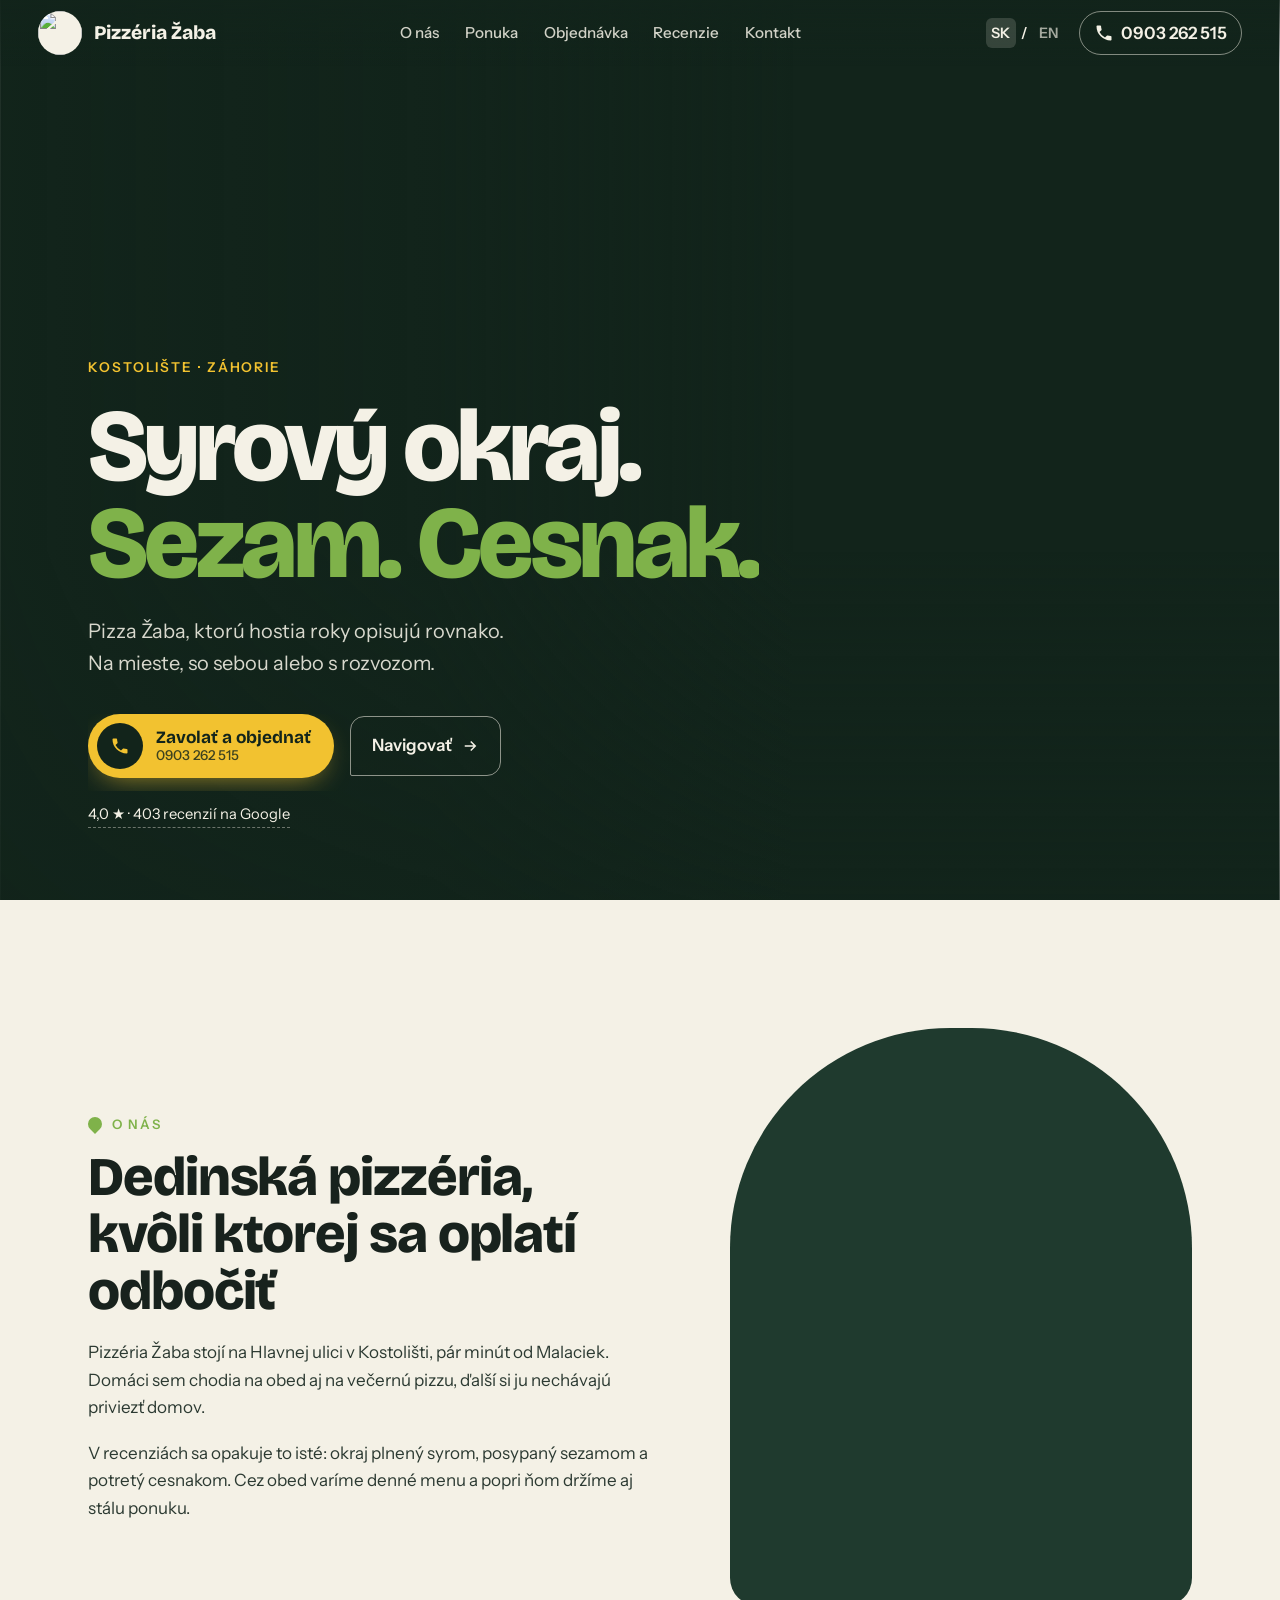
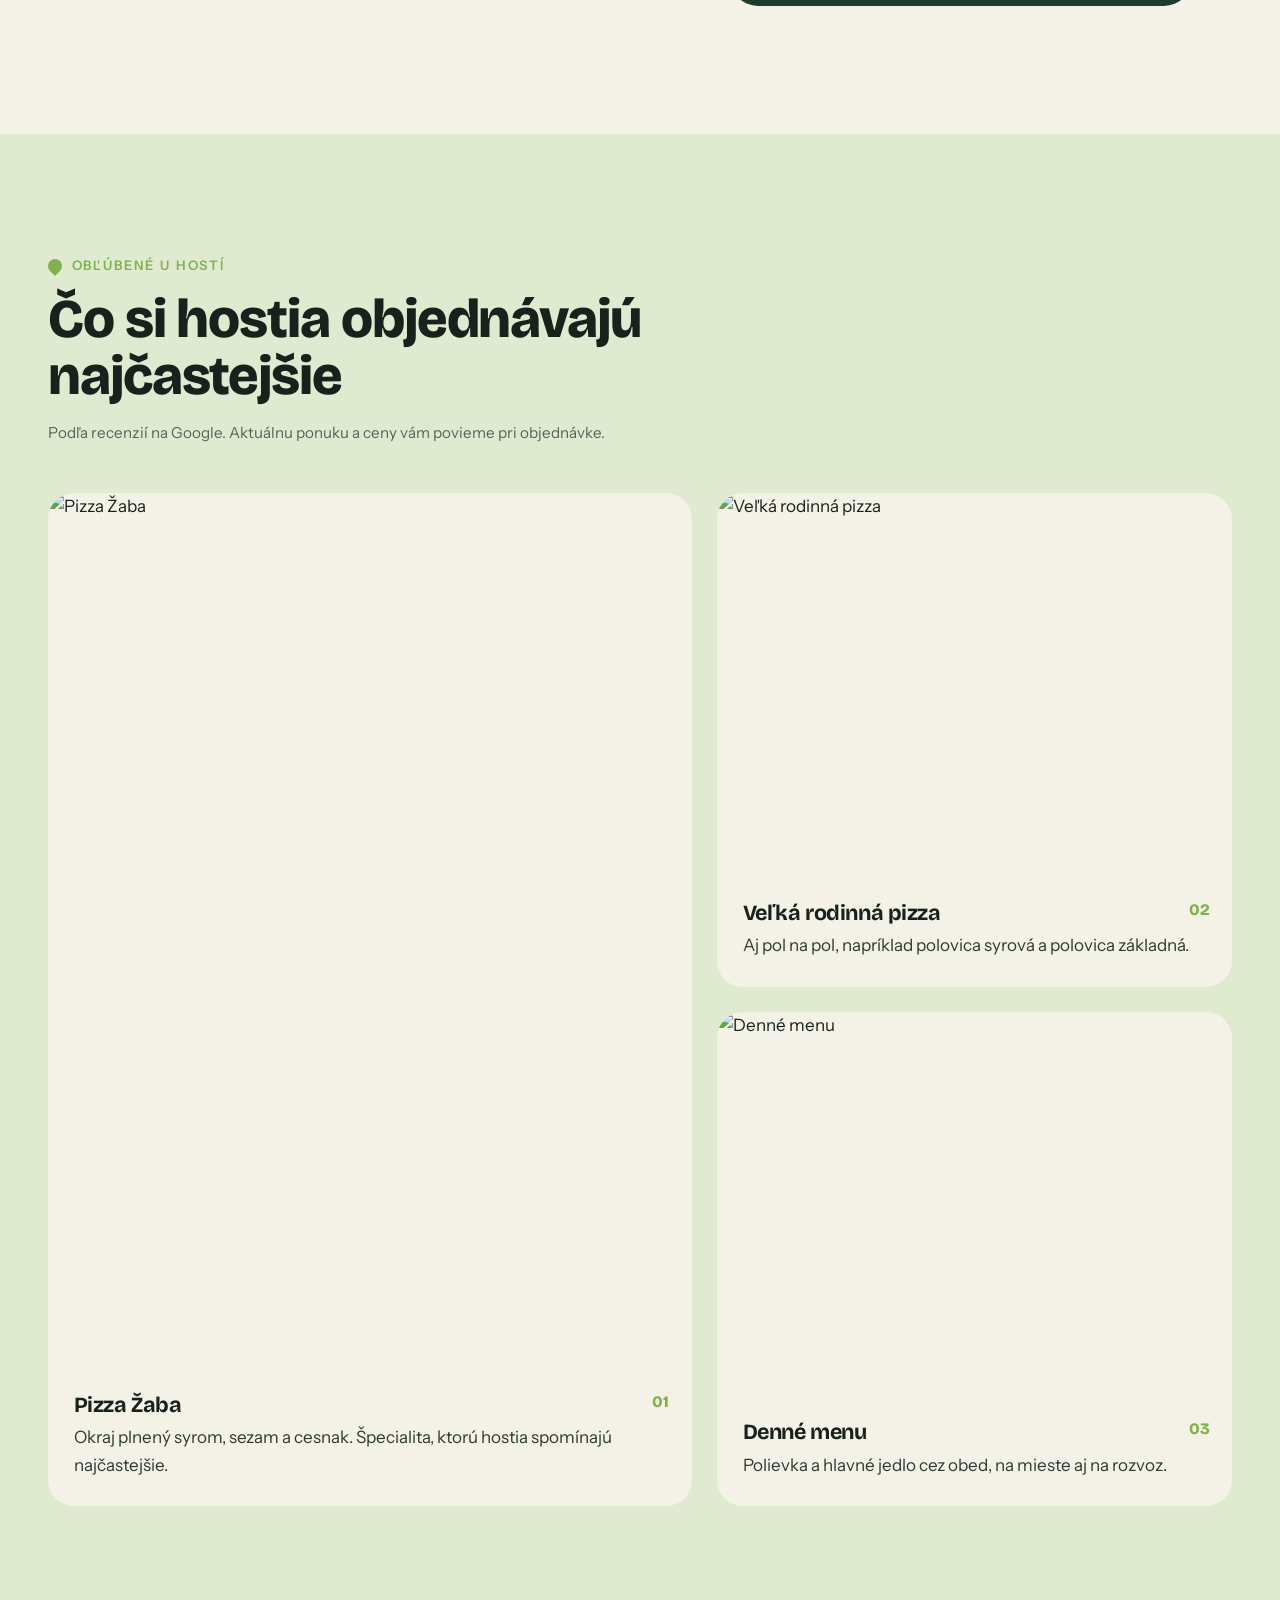
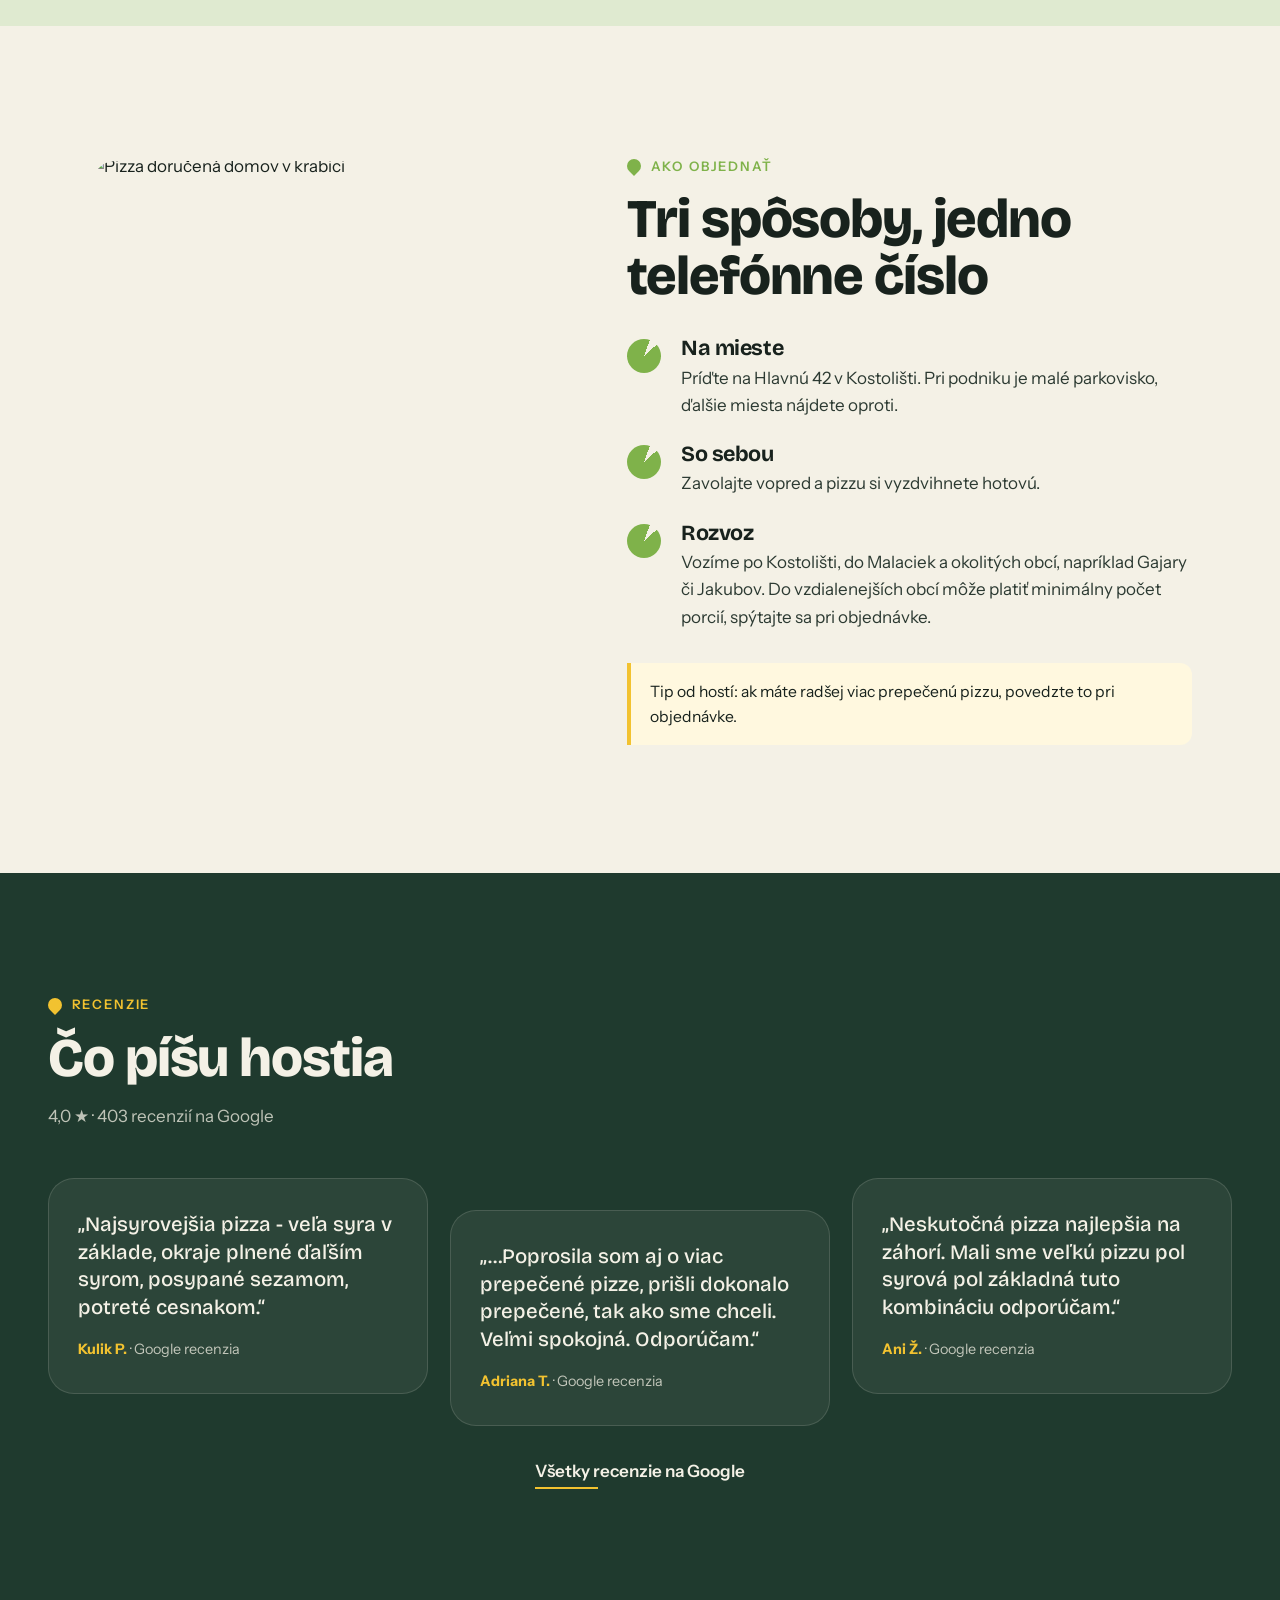
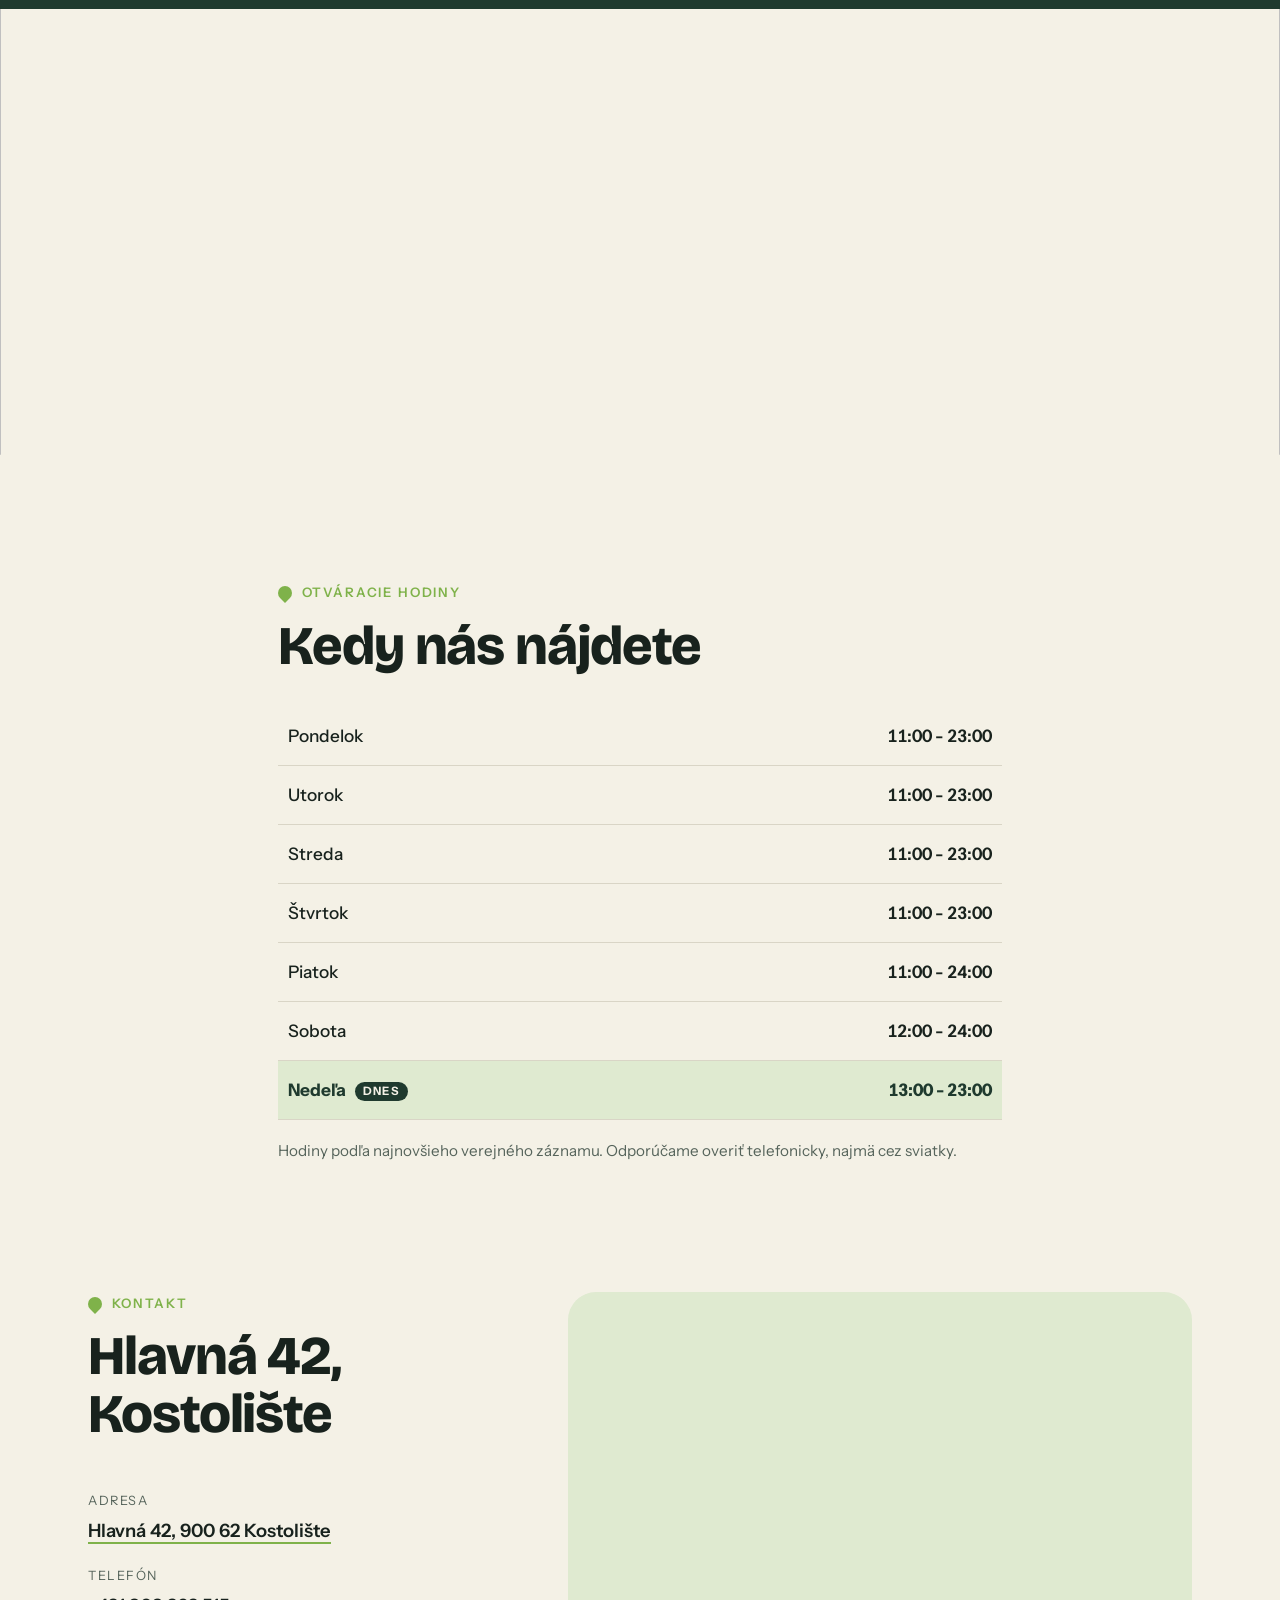
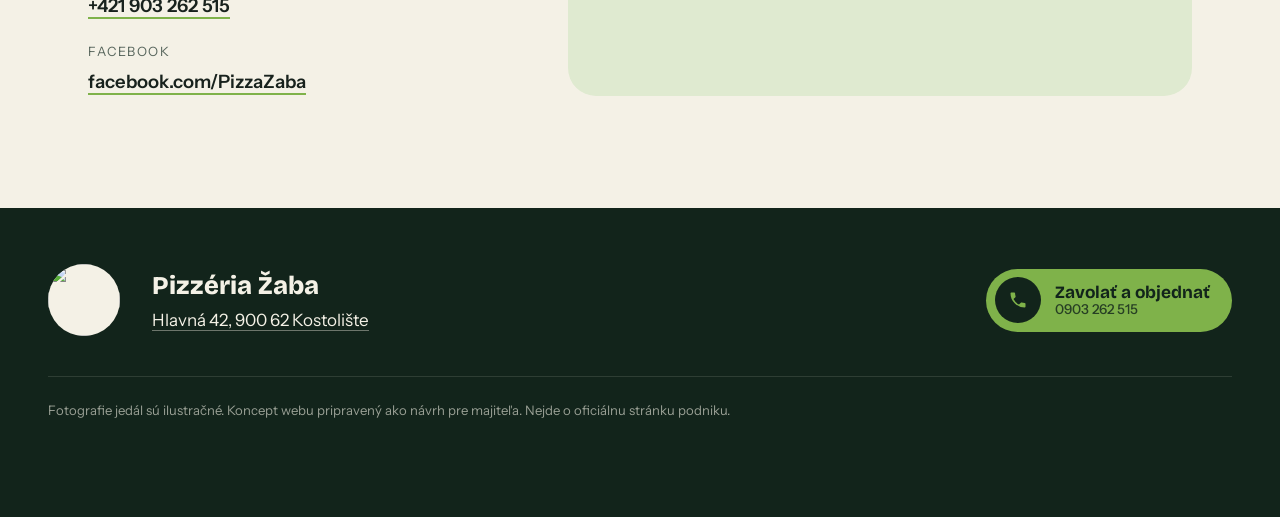
==== index.html @ cff68fa4 "Pizzéria Žaba: bilingual static concept site for GitHub Pages Co-Authored-By: Claude Opus 5.5 <norep" ====
<!doctype html>
<html lang="sk">
<head>
<meta charset="utf-8">
<meta name="viewport" content="width=device-width, initial-scale=1, viewport-fit=cover">
<title>Pizzéria Žaba Kostolište | Pizza, denné menu a rozvoz</title>
<meta name="description" content="Pizzéria Žaba v Kostolišti pri Malackách: pizza so syrovým okrajom a sezamom, denné menu, jedlo so sebou a rozvoz. Objednávky na 0903 262 515.">
<meta name="robots" content="noindex, nofollow">
<meta name="theme-color" content="#12241B">
<meta property="og:type" content="website">
<meta property="og:site_name" content="Pizzéria Žaba">
<meta property="og:title" content="Pizzéria Žaba Kostolište | Pizza, denné menu a rozvoz">
<meta property="og:description" content="Pizzéria Žaba v Kostolišti pri Malackách: pizza so syrovým okrajom a sezamom, denné menu, jedlo so sebou a rozvoz. Objednávky na 0903 262 515.">
<meta property="og:locale" content="sk_SK">
<meta property="og:image" content="https://d2ol7oe51mr4n9.cloudfront.net/user_3MTZnFvjkCL177G4s4ZFTQoPxbl/92a9ab93-fe27-45d0-83d5-f88aacd85fcf.jpg">
<meta property="og:image:width" content="1200">
<meta property="og:image:height" content="630">
<meta name="twitter:card" content="summary_large_image">
<meta name="twitter:image" content="https://d2ol7oe51mr4n9.cloudfront.net/user_3MTZnFvjkCL177G4s4ZFTQoPxbl/92a9ab93-fe27-45d0-83d5-f88aacd85fcf.jpg">
<link rel="alternate" hreflang="sk" href="./">
<link rel="alternate" hreflang="en" href="en/">
<link rel="icon" type="image/png" sizes="32x32" href="https://d2ol7oe51mr4n9.cloudfront.net/user_3MTZnFvjkCL177G4s4ZFTQoPxbl/775f0534-71fd-4171-b6cd-9271fd689396.png">
<link rel="apple-touch-icon" href="https://d2ol7oe51mr4n9.cloudfront.net/user_3MTZnFvjkCL177G4s4ZFTQoPxbl/a95bd1aa-ff75-4f11-9519-4f88020c6ad1.png">
<link rel="preconnect" href="https://fonts.googleapis.com">
<link rel="preconnect" href="https://fonts.gstatic.com" crossorigin>
<link rel="preconnect" href="https://d2ol7oe51mr4n9.cloudfront.net">
<link rel="stylesheet" href="https://fonts.googleapis.com/css2?family=Bricolage+Grotesque:opsz,wght@12..96,500;12..96,700;12..96,800&family=Instrument+Sans:wght@400;500;600&display=swap">
<link rel="stylesheet" href="assets/site.css">
<link rel="preload" as="image" href="https://d2ol7oe51mr4n9.cloudfront.net/user_3MTZnFvjkCL177G4s4ZFTQoPxbl/c4f4fc24-3099-4a40-80f9-17d9d544c334.webp">
<script type="application/ld+json">{"@context": "https://schema.org", "@type": "Restaurant", "name": "Pizzéria Žaba", "servesCuisine": ["Pizza"], "telephone": "+421 903 262 515", "image": "https://d2ol7oe51mr4n9.cloudfront.net/user_3MTZnFvjkCL177G4s4ZFTQoPxbl/92a9ab93-fe27-45d0-83d5-f88aacd85fcf.jpg", "address": {"@type": "PostalAddress", "streetAddress": "Hlavná 42", "postalCode": "90062", "addressLocality": "Kostolište", "addressCountry": "SK"}, "sameAs": ["https://www.facebook.com/PizzaZaba/"], "openingHoursSpecification": [{"@type": "OpeningHoursSpecification", "dayOfWeek": "Monday", "opens": "11:00", "closes": "23:00"}, {"@type": "OpeningHoursSpecification", "dayOfWeek": "Tuesday", "opens": "11:00", "closes": "23:00"}, {"@type": "OpeningHoursSpecification", "dayOfWeek": "Wednesday", "opens": "11:00", "closes": "23:00"}, {"@type": "OpeningHoursSpecification", "dayOfWeek": "Thursday", "opens": "11:00", "closes": "23:00"}, {"@type": "OpeningHoursSpecification", "dayOfWeek": "Friday", "opens": "11:00", "closes": "23:59"}, {"@type": "OpeningHoursSpecification", "dayOfWeek": "Saturday", "opens": "12:00", "closes": "23:59"}, {"@type": "OpeningHoursSpecification", "dayOfWeek": "Sunday", "opens": "13:00", "closes": "23:00"}]}</script>
<script>try{if(localStorage.getItem('zb-lang')==='en'&&!sessionStorage.getItem('zb-r')){sessionStorage.setItem('zb-r','1');location.replace('en/');}}catch(e){}</script>
</head>
<body>
<div class="zb">
<a class="zb-skip" href="#obsah">Preskočiť na obsah</a>
<header class="zb-header">
  <a class="zb-brand" href="./"><img src="https://d2ol7oe51mr4n9.cloudfront.net/user_3MTZnFvjkCL177G4s4ZFTQoPxbl/73ab9640-a825-4715-b73a-309250561641.png" alt="" width="44" height="44"><span>Pizzéria Žaba</span></a>
  <nav class="zb-nav" aria-label="Menu"><a href="#o-nas">O nás</a><a href="#ponuka">Ponuka</a><a href="#objednavka">Objednávka</a><a href="#recenzie">Recenzie</a><a href="#kontakt">Kontakt</a></nav>
  <div class="zb-header__right">
    <nav class="zb-lang" aria-label="Jazyk"><a href="./" hreflang="sk" lang="sk" aria-current="true">SK</a><span aria-hidden="true">/</span><a href="en/" hreflang="en" lang="en">EN</a></nav>
    <a class="zb-header__phone" href="tel:+421903262515" aria-label="Telefón: 0903 262 515"><svg viewBox="0 0 24 24" width="20" height="20" aria-hidden="true"><path fill="currentColor" d="M6.6 10.8a15.1 15.1 0 0 0 6.6 6.6l2.2-2.2c.3-.3.7-.4 1-.2 1.1.4 2.3.6 3.6.6.6 0 1 .4 1 1V20c0 .6-.4 1-1 1A17 17 0 0 1 3 4c0-.6.4-1 1-1h3.5c.6 0 1 .4 1 1 0 1.3.2 2.5.6 3.6.1.3 0 .7-.2 1z"/></svg><span>0903 262 515</span></a>
  </div>
</header>
<main id="obsah">
  <section class="zb-hero" data-parallax>
    <div class="zb-hero__media" data-depth="0.18">
      <picture><source media="(max-width: 760px)" srcset="https://d2ol7oe51mr4n9.cloudfront.net/user_3MTZnFvjkCL177G4s4ZFTQoPxbl/fe98a028-de8a-4ae7-9fac-7ca8399c225d.webp"><img class="zb-hero-poster" src="https://d2ol7oe51mr4n9.cloudfront.net/user_3MTZnFvjkCL177G4s4ZFTQoPxbl/c4f4fc24-3099-4a40-80f9-17d9d544c334.webp" srcset="https://d2ol7oe51mr4n9.cloudfront.net/user_3MTZnFvjkCL177G4s4ZFTQoPxbl/c4f4fc24-3099-4a40-80f9-17d9d544c334.webp 1280w, https://d2ol7oe51mr4n9.cloudfront.net/user_3MTZnFvjkCL177G4s4ZFTQoPxbl/2d24fa10-b6b9-4a0b-9f3e-b3efc8c48391.webp 1920w" sizes="100vw" alt="" fetchpriority="high"></picture>
      <video class="zb-hero-video" muted loop playsinline preload="none" poster="https://d2ol7oe51mr4n9.cloudfront.net/user_3MTZnFvjkCL177G4s4ZFTQoPxbl/c4f4fc24-3099-4a40-80f9-17d9d544c334.webp" aria-hidden="true" tabindex="-1" data-desktop="https://d2ol7oe51mr4n9.cloudfront.net/user_3MTZnFvjkCL177G4s4ZFTQoPxbl/cd7ac286-47c0-4c91-b440-cf415ce1ed24.mp4" data-mobile="https://d2ol7oe51mr4n9.cloudfront.net/user_3MTZnFvjkCL177G4s4ZFTQoPxbl/a6faa529-6182-487d-b76a-9db5138a3001.mp4"></video>
    </div>
    <div class="zb-hero__shade" data-depth="0.08"></div>
    <div class="zb-hero__content">
      <p class="zb-hero__eyebrow zb-rise" style="animation-delay:60ms">Kostolište · Záhorie</p>
      <h1 class="zb-hero__title"><span class="zb-rise" style="animation-delay:160ms">Syrový okraj.</span><span class="zb-rise" style="animation-delay:300ms">Sezam. Cesnak.</span></h1>
      <p class="zb-hero__lead zb-rise" style="animation-delay:480ms">Pizza Žaba, ktorú hostia roky opisujú rovnako. Na mieste, so sebou alebo s rozvozom.</p>
      <div class="zb-hero__ctas zb-rise" style="animation-delay:600ms"><a class="zb-call" href="tel:+421903262515"><span class="zb-call__icon"><svg viewBox="0 0 24 24" width="20" height="20" aria-hidden="true"><path fill="currentColor" d="M6.6 10.8a15.1 15.1 0 0 0 6.6 6.6l2.2-2.2c.3-.3.7-.4 1-.2 1.1.4 2.3.6 3.6.6.6 0 1 .4 1 1V20c0 .6-.4 1-1 1A17 17 0 0 1 3 4c0-.6.4-1 1-1h3.5c.6 0 1 .4 1 1 0 1.3.2 2.5.6 3.6.1.3 0 .7-.2 1z"/></svg></span><span class="zb-call__text"><span class="zb-call__label">Zavolať a objednať</span><span class="zb-call__num">0903 262 515</span></span></a><a class="zb-navcta" href="https://www.google.com/maps/search/?api=1&query=Pizz%C3%A9ria%20%C5%BDaba%2C%20Hlavn%C3%A1%2042%2C%20900%2062%20Kostoli%C5%A1te" target="_blank" rel="noopener"><span>Navigovať</span><svg viewBox="0 0 24 24" width="18" height="18" aria-hidden="true"><path fill="none" stroke="currentColor" stroke-width="2" d="M5 12h13M13 6l6 6-6 6"/></svg></a></div>
      <a class="zb-rating zb-rise" style="animation-delay:720ms" href="https://www.google.com/maps/search/?api=1&query=Pizz%C3%A9ria%20%C5%BDaba%2C%20Hlavn%C3%A1%2042%2C%20900%2062%20Kostoli%C5%A1te" target="_blank" rel="noopener">4,0 ★ · 403 recenzií na Google</a>
    </div>
  </section>
  <section id="o-nas" class="zb-about">
    <div class="zb-about__text"><p class="zb-kicker">O nás</p><h2>Dedinská pizzéria, kvôli ktorej sa oplatí odbočiť</h2><p>Pizzéria Žaba stojí na Hlavnej ulici v Kostolišti, pár minút od Malaciek. Domáci sem chodia na obed aj na večernú pizzu, ďalší si ju nechávajú priviezť domov.</p><p>V recenziách sa opakuje to isté: okraj plnený syrom, posypaný sezamom a potretý cesnakom. Cez obed varíme denné menu a popri ňom držíme aj stálu ponuku.</p></div>
    <figure class="zb-about__fig" data-parallax><img src="https://d2ol7oe51mr4n9.cloudfront.net/user_3MTZnFvjkCL177G4s4ZFTQoPxbl/2a8e0496-0ccf-4863-8343-730c3c920f18.webp" alt="Ťahajúci sa syr z okraja so sezamom" loading="lazy" width="900" height="1125" data-depth="-0.06"></figure>
  </section>
  <section id="ponuka" class="zb-menu">
    <div class="zb-section-head"><p class="zb-kicker">Obľúbené u hostí</p><h2>Čo si hostia objednávajú najčastejšie</h2><p class="zb-muted">Podľa recenzií na Google. Aktuálnu ponuku a ceny vám povieme pri objednávke.</p></div>
    <ol class="zb-dishes"><li class="zb-dish zb-dish--0"><div class="zb-dish__img"><img src="https://d2ol7oe51mr4n9.cloudfront.net/user_3MTZnFvjkCL177G4s4ZFTQoPxbl/c4f4fc24-3099-4a40-80f9-17d9d544c334.webp" alt="Pizza Žaba" loading="lazy"></div><div class="zb-dish__body"><span class="zb-dish__num">01</span><h3>Pizza Žaba</h3><p>Okraj plnený syrom, sezam a cesnak. Špecialita, ktorú hostia spomínajú najčastejšie.</p></div></li><li class="zb-dish zb-dish--1"><div class="zb-dish__img"><img src="https://d2ol7oe51mr4n9.cloudfront.net/user_3MTZnFvjkCL177G4s4ZFTQoPxbl/836941b7-be4a-4827-b791-629952f23568.webp" alt="Veľká rodinná pizza" loading="lazy"></div><div class="zb-dish__body"><span class="zb-dish__num">02</span><h3>Veľká rodinná pizza</h3><p>Aj pol na pol, napríklad polovica syrová a polovica základná.</p></div></li><li class="zb-dish zb-dish--2"><div class="zb-dish__img"><img src="https://d2ol7oe51mr4n9.cloudfront.net/user_3MTZnFvjkCL177G4s4ZFTQoPxbl/99ca7ad3-10af-4149-a5fe-316f58c28de3.webp" alt="Denné menu" loading="lazy"></div><div class="zb-dish__body"><span class="zb-dish__num">03</span><h3>Denné menu</h3><p>Polievka a hlavné jedlo cez obed, na mieste aj na rozvoz.</p></div></li></ol>
  </section>
  <section id="objednavka" class="zb-order">
    <div class="zb-order__img" data-parallax><img src="https://d2ol7oe51mr4n9.cloudfront.net/user_3MTZnFvjkCL177G4s4ZFTQoPxbl/1f9b8a56-cf92-41e2-8175-d941519987a9.webp" alt="Pizza doručená domov v krabici" loading="lazy" data-depth="-0.05"></div>
    <div class="zb-order__body"><p class="zb-kicker">Ako objednať</p><h2>Tri spôsoby, jedno telefónne číslo</h2><ul class="zb-steps"><li><span class="zb-pad" aria-hidden="true"></span><div><h3>Na mieste</h3><p>Príďte na Hlavnú 42 v Kostolišti. Pri podniku je malé parkovisko, ďalšie miesta nájdete oproti.</p></div></li><li><span class="zb-pad" aria-hidden="true"></span><div><h3>So sebou</h3><p>Zavolajte vopred a pizzu si vyzdvihnete hotovú.</p></div></li><li><span class="zb-pad" aria-hidden="true"></span><div><h3>Rozvoz</h3><p>Vozíme po Kostolišti, do Malaciek a okolitých obcí, napríklad Gajary či Jakubov. Do vzdialenejších obcí môže platiť minimálny počet porcií, spýtajte sa pri objednávke.</p></div></li></ul><p class="zb-tip">Tip od hostí: ak máte radšej viac prepečenú pizzu, povedzte to pri objednávke.</p></div>
  </section>
  <section id="recenzie" class="zb-reviews">
    <div class="zb-section-head zb-section-head--light"><p class="zb-kicker">Recenzie</p><h2>Čo píšu hostia</h2><p class="zb-reviews__score">4,0 ★ · 403 recenzií na Google</p></div>
    <div class="zb-quotes"><figure class="zb-quote"><blockquote lang="sk">„Najsyrovejšia pizza - veľa syra v základe, okraje plnené ďaľším syrom, posypané sezamom, potreté cesnakom.“</blockquote><figcaption><strong>Kulik P.</strong> · Google recenzia</figcaption></figure><figure class="zb-quote"><blockquote lang="sk">„…Poprosila som aj o viac prepečené pizze, prišli dokonalo prepečené, tak ako sme chceli. Veľmi spokojná. Odporúčam.“</blockquote><figcaption><strong>Adriana T.</strong> · Google recenzia</figcaption></figure><figure class="zb-quote"><blockquote lang="sk">„Neskutočná pizza najlepšia na záhorí. Mali sme veľkú pizzu pol syrová pol základná tuto kombináciu odporúčam.“</blockquote><figcaption><strong>Ani Ž.</strong> · Google recenzia</figcaption></figure></div>
    <a class="zb-allreviews" href="https://www.google.com/maps/search/?api=1&query=Pizz%C3%A9ria%20%C5%BDaba%2C%20Hlavn%C3%A1%2042%2C%20900%2062%20Kostoli%C5%A1te" target="_blank" rel="noopener">Všetky recenzie na Google</a>
  </section>
  <section class="zb-band" data-parallax aria-hidden="true"><img src="https://d2ol7oe51mr4n9.cloudfront.net/user_3MTZnFvjkCL177G4s4ZFTQoPxbl/420f8499-103b-4bc7-9128-c398f843728f.webp" alt="" loading="lazy" data-depth="0.12"></section>
  <section id="hodiny" class="zb-hours">
    <div class="zb-section-head"><p class="zb-kicker">Otváracie hodiny</p><h2>Kedy nás nájdete</h2></div>
    <table class="zb-table" data-today="dnes"><tbody><tr data-day="0"><th scope="row">Pondelok</th><td>11:00 - 23:00</td></tr><tr data-day="1"><th scope="row">Utorok</th><td>11:00 - 23:00</td></tr><tr data-day="2"><th scope="row">Streda</th><td>11:00 - 23:00</td></tr><tr data-day="3"><th scope="row">Štvrtok</th><td>11:00 - 23:00</td></tr><tr data-day="4"><th scope="row">Piatok</th><td>11:00 - 24:00</td></tr><tr data-day="5"><th scope="row">Sobota</th><td>12:00 - 24:00</td></tr><tr data-day="6"><th scope="row">Nedeľa</th><td>13:00 - 23:00</td></tr></tbody></table>
    <p class="zb-muted">Hodiny podľa najnovšieho verejného záznamu. Odporúčame overiť telefonicky, najmä cez sviatky.</p>
  </section>
  <section id="kontakt" class="zb-visit">
    <div class="zb-visit__info"><p class="zb-kicker">Kontakt</p><h2>Hlavná 42, Kostolište</h2>
      <dl><dt>Adresa</dt><dd><a href="https://www.google.com/maps/search/?api=1&query=Pizz%C3%A9ria%20%C5%BDaba%2C%20Hlavn%C3%A1%2042%2C%20900%2062%20Kostoli%C5%A1te" target="_blank" rel="noopener">Hlavná 42, 900 62 Kostolište</a></dd>
      <dt>Telefón</dt><dd><a href="tel:+421903262515">+421 903 262 515</a></dd>
      <dt>Facebook</dt><dd><a href="https://www.facebook.com/PizzaZaba/" target="_blank" rel="noopener">facebook.com/PizzaZaba</a></dd></dl></div>
    <div class="zb-visit__map"><iframe title="Mapa: Pizzéria Žaba, Kostolište" src="https://www.google.com/maps?q=Pizz%C3%A9ria%20%C5%BDaba%2C%20Hlavn%C3%A1%2042%2C%20Kostoli%C5%A1te&output=embed" loading="lazy" referrerpolicy="no-referrer-when-downgrade"></iframe></div>
  </section>
</main>
<footer class="zb-footer">
  <div class="zb-footer__top"><img src="https://d2ol7oe51mr4n9.cloudfront.net/user_3MTZnFvjkCL177G4s4ZFTQoPxbl/73ab9640-a825-4715-b73a-309250561641.png" alt="" width="72" height="72"><div><p class="zb-footer__name">Pizzéria Žaba</p><p><a href="https://www.google.com/maps/search/?api=1&query=Pizz%C3%A9ria%20%C5%BDaba%2C%20Hlavn%C3%A1%2042%2C%20900%2062%20Kostoli%C5%A1te" target="_blank" rel="noopener">Hlavná 42, 900 62 Kostolište</a></p></div><a class="zb-call zb-call--footer" href="tel:+421903262515"><span class="zb-call__icon"><svg viewBox="0 0 24 24" width="20" height="20" aria-hidden="true"><path fill="currentColor" d="M6.6 10.8a15.1 15.1 0 0 0 6.6 6.6l2.2-2.2c.3-.3.7-.4 1-.2 1.1.4 2.3.6 3.6.6.6 0 1 .4 1 1V20c0 .6-.4 1-1 1A17 17 0 0 1 3 4c0-.6.4-1 1-1h3.5c.6 0 1 .4 1 1 0 1.3.2 2.5.6 3.6.1.3 0 .7-.2 1z"/></svg></span><span class="zb-call__text"><span class="zb-call__label">Zavolať a objednať</span><span class="zb-call__num">0903 262 515</span></span></a></div>
  <p class="zb-footer__small">Fotografie jedál sú ilustračné. Koncept webu pripravený ako návrh pre majiteľa. Nejde o oficiálnu stránku podniku.</p>
</footer>
<a class="zb-fab" href="tel:+421903262515" aria-label="Zavolať a objednať: 0903 262 515"><svg viewBox="0 0 24 24" width="20" height="20" aria-hidden="true"><path fill="currentColor" d="M6.6 10.8a15.1 15.1 0 0 0 6.6 6.6l2.2-2.2c.3-.3.7-.4 1-.2 1.1.4 2.3.6 3.6.6.6 0 1 .4 1 1V20c0 .6-.4 1-1 1A17 17 0 0 1 3 4c0-.6.4-1 1-1h3.5c.6 0 1 .4 1 1 0 1.3.2 2.5.6 3.6.1.3 0 .7-.2 1z"/></svg></a>
</div>
<script>
(function(){
  var reduce = window.matchMedia('(prefers-reduced-motion: reduce)').matches;
  document.querySelectorAll('.zb-lang a').forEach(function(a){a.addEventListener('click',function(){try{localStorage.setItem('zb-lang',a.getAttribute('hreflang'))}catch(e){}})});
  try{var wd=new Intl.DateTimeFormat('en-GB',{weekday:'short',timeZone:'Europe/Bratislava'}).format(new Date());
    var i=['Mon','Tue','Wed','Thu','Fri','Sat','Sun'].indexOf(wd); var row=document.querySelector('.zb-table tr[data-day="'+i+'"]');
    if(row){row.classList.add('is-today');row.setAttribute('aria-current','date');var s=document.createElement('span');s.className='zb-today';s.textContent=document.querySelector('.zb-table').dataset.today;row.querySelector('th').appendChild(s);}}catch(e){}
  var v=document.querySelector('.zb-hero-video');
  if(v){ if(reduce){v.style.display='none';} else {
    var mobile=window.matchMedia('(max-width: 760px)').matches;
    v.src=v.dataset[mobile?'mobile':'desktop']; v.muted=true; var p=v.play(); if(p&&p.catch)p.catch(function(){}); } }
  if(!reduce){ var els=[].slice.call(document.querySelectorAll('[data-depth]')); var raf=0;
    function tick(){raf=0;var vh=window.innerHeight;els.forEach(function(el){var d=+el.dataset.depth||0;var host=el.closest('[data-parallax]')||el;var r=host.getBoundingClientRect();if(r.bottom<-200||r.top>vh+200)return;el.style.transform='translate3d(0,'+((r.top+r.height/2-vh/2)*d).toFixed(1)+'px,0)';});}
    function on(){if(!raf)raf=requestAnimationFrame(tick);} tick(); addEventListener('scroll',on,{passive:true}); addEventListener('resize',on); }
})();
</script>
</body>
</html>
---- assets/site.css ----
/* ===== Pizzéria Žaba ===== */
:root {
  --zb-deep: #12241b; --zb-pine: #1f3a2e; --zb-lily: #7fb24a; --zb-lily-soft: #dfead0;
  --zb-cheese: #f2c230; --zb-tomato: #d8432e; --zb-paper: #f4f1e6; --zb-ink: #18221d; --zb-muted: #56645b;
  --zb-display: "Bricolage Grotesque", system-ui, sans-serif; --zb-body: "Instrument Sans", system-ui, sans-serif;
  --zb-ease: cubic-bezier(0.22, 1, 0.36, 1);
}
*, *::before, *::after { box-sizing: border-box; }
html { scroll-behavior: smooth; scroll-padding-top: 84px; }
body { margin: 0; background: var(--zb-paper); color: var(--zb-ink); font-family: var(--zb-body); font-size: 17px; line-height: 1.6; -webkit-font-smoothing: antialiased; }
img, video { max-width: 100%; }
.zb { overflow-x: clip; }
.zb h1, .zb h2, .zb h3 { font-family: var(--zb-display); line-height: 1.05; letter-spacing: -0.02em; margin: 0; }
.zb h2 { font-size: clamp(2rem, 4.4vw, 3.4rem); font-weight: 800; max-width: 18ch; }
.zb h3 { font-size: 1.35rem; font-weight: 700; }
.zb p { margin: 0; }
.zb a { color: inherit; }
.zb a:focus-visible, .zb button:focus-visible { outline: 3px solid var(--zb-cheese); outline-offset: 3px; border-radius: 6px; }
.zb-kicker { font-weight: 600; font-size: 0.82rem; letter-spacing: 0.14em; text-transform: uppercase; color: var(--zb-lily); margin-bottom: 0.9rem !important; display: inline-flex; align-items: center; gap: 0.6rem; }
.zb-kicker::before { content: ""; width: 14px; height: 14px; border-radius: 50% 50% 50% 0; background: var(--zb-lily); transform: rotate(-45deg); }
.zb-muted { color: var(--zb-muted); font-size: 0.95rem; }
.zb-skip { position: absolute; left: -999px; top: 8px; background: var(--zb-cheese); color: var(--zb-deep); padding: 0.5rem 1rem; z-index: 100; font-weight: 600; }
.zb-skip:focus { left: 8px; }

.zb-header { position: fixed; inset: 0 0 auto 0; z-index: 50; display: flex; align-items: center; justify-content: space-between; gap: 1rem; padding: 0.7rem clamp(1rem, 3vw, 2.5rem); color: var(--zb-paper); background: linear-gradient(to bottom, rgba(18, 36, 27, 0.85), rgba(18, 36, 27, 0)); }
.zb-brand { display: flex; align-items: center; gap: 0.7rem; text-decoration: none; font-family: var(--zb-display); font-weight: 800; font-size: 1.2rem; }
.zb-brand img { border-radius: 50%; background: var(--zb-paper); }
.zb-nav { display: flex; gap: 1.6rem; font-weight: 500; font-size: 0.95rem; }
.zb-nav a { text-decoration: none; opacity: 0.85; transition: opacity 0.2s; }
.zb-nav a:hover { opacity: 1; text-decoration: underline; text-decoration-color: var(--zb-lily); text-underline-offset: 6px; text-decoration-thickness: 2px; }
.zb-header__right { display: flex; align-items: center; gap: 1rem; }
.zb-lang { display: flex; align-items: center; gap: 0.35rem; font-weight: 600; font-size: 0.9rem; }
.zb-lang a { text-decoration: none; padding: 0.2rem 0.35rem; border-radius: 6px; opacity: 0.65; }
.zb-lang a[aria-current="true"] { opacity: 1; background: rgba(244, 241, 230, 0.16); }
.zb-header__phone { display: inline-flex; align-items: center; gap: 0.45rem; text-decoration: none; font-weight: 600; padding: 0.45rem 0.85rem; border: 1.5px solid rgba(244, 241, 230, 0.5); border-radius: 999px; transition: background 0.2s, color 0.2s; }
.zb-header__phone:hover { background: var(--zb-paper); color: var(--zb-deep); }

.zb-hero { position: relative; min-height: 100svh; display: flex; align-items: flex-end; background: var(--zb-deep); color: var(--zb-paper); overflow: hidden; isolation: isolate; }
.zb-hero__media { position: absolute; inset: -6% 0; z-index: -2; will-change: transform; }
.zb-hero-poster, .zb-hero-video { position: absolute; inset: 0; width: 100%; height: 100%; object-fit: cover; object-position: 70% 50%; }
.zb-hero__shade { position: absolute; inset: -6% 0; z-index: -1; background: linear-gradient(90deg, rgba(18, 36, 27, 0.92) 0%, rgba(18, 36, 27, 0.65) 34%, rgba(18, 36, 27, 0) 62%), linear-gradient(0deg, rgba(18, 36, 27, 0.85) 0%, rgba(18, 36, 27, 0) 40%); }
.zb-hero__content { width: min(1200px, 100%); margin: 0 auto; padding: 8rem clamp(1.2rem, 4vw, 3rem) clamp(3rem, 8vh, 5.5rem); }
.zb-hero__eyebrow { color: var(--zb-cheese); font-weight: 600; letter-spacing: 0.14em; text-transform: uppercase; font-size: 0.85rem; margin-bottom: 1.2rem !important; }
.zb-hero__title { font-size: clamp(2.9rem, 8vw, 6.6rem) !important; font-weight: 800; letter-spacing: -0.035em !important; line-height: 0.95 !important; max-width: 11ch; }
.zb-hero__title span { display: block; }
.zb-hero__title span:last-child { color: var(--zb-lily); }
.zb-hero__lead { margin-top: 1.4rem !important; max-width: 34ch; font-size: clamp(1.05rem, 1.6vw, 1.25rem); color: rgba(244, 241, 230, 0.88); }
.zb-hero__ctas { display: flex; flex-wrap: wrap; align-items: center; gap: 1rem; margin-top: 2.2rem; }
.zb-rating { display: inline-block; margin-top: 1.6rem; font-size: 0.92rem; color: rgba(244, 241, 230, 0.78); text-decoration: none; border-bottom: 1px dashed rgba(244, 241, 230, 0.4); }
.zb-rating:hover { color: var(--zb-paper); border-bottom-style: solid; }
@keyframes zb-rise { from { transform: translateY(26px); clip-path: inset(0 0 100% 0); } to { transform: none; clip-path: inset(0 0 -20% 0); } }
.zb-rise { animation: zb-rise 0.9s var(--zb-ease) both; }

.zb-call { display: inline-flex; align-items: center; gap: 0.85rem; padding: 0.55rem 1.4rem 0.55rem 0.55rem; background: var(--zb-cheese); color: var(--zb-deep) !important; text-decoration: none; border-radius: 999px; box-shadow: 0 10px 28px -12px rgba(242, 194, 48, 0.7); transition: transform 0.25s var(--zb-ease), box-shadow 0.25s; }
.zb-call__icon { display: grid; place-items: center; width: 46px; height: 46px; border-radius: 50%; background: var(--zb-deep); color: var(--zb-cheese); }
.zb-call__text { display: flex; flex-direction: column; line-height: 1.15; }
.zb-call__label { font-weight: 700; font-family: var(--zb-display); font-size: 1.08rem; }
.zb-call__num { font-size: 0.85rem; font-weight: 500; opacity: 0.8; }
@keyframes zb-hop { 0%, 100% { transform: translateY(0); } 35% { transform: translateY(-7px) rotate(-8deg); } 60% { transform: translateY(0) rotate(4deg); } }
.zb-call:hover { transform: translateY(-2px); box-shadow: 0 16px 34px -12px rgba(242, 194, 48, 0.85); }
.zb-call:hover .zb-call__icon { animation: zb-hop 0.55s var(--zb-ease); }
.zb-call--footer { background: var(--zb-lily); box-shadow: none; }
.zb-call--footer .zb-call__icon { color: var(--zb-lily); }
.zb-navcta { display: inline-flex; align-items: center; gap: 0.6rem; padding: 0.95rem 1.3rem; border-radius: 14px 14px 14px 2px; border: 1.5px solid rgba(244, 241, 230, 0.55); color: var(--zb-paper); text-decoration: none; font-weight: 600; transition: border-color 0.2s, background 0.2s; }
.zb-navcta svg { transition: transform 0.3s var(--zb-ease); }
.zb-navcta:hover { border-color: var(--zb-paper); background: rgba(244, 241, 230, 0.08); }
.zb-navcta:hover svg { transform: translateX(5px); }

.zb-about { width: min(1200px, 100%); margin: 0 auto; padding: clamp(4.5rem, 10vw, 8rem) clamp(1.2rem, 4vw, 3rem); display: grid; grid-template-columns: 1.1fr 0.9fr; gap: clamp(2rem, 6vw, 6rem); align-items: center; }
.zb-about__text p:not(.zb-kicker) { margin-top: 1.2rem; max-width: 52ch; color: #2c3a32; }
.zb-about__text h2 { margin-bottom: 0.4rem; }
.zb-about__fig { margin: 0; position: relative; border-radius: 220px 220px 28px 28px; overflow: hidden; aspect-ratio: 4 / 5; background: var(--zb-pine); }
.zb-about__fig img { width: 100%; height: 112%; object-fit: cover; margin-top: -6%; display: block; }

.zb-menu { background: var(--zb-lily-soft); padding: clamp(4.5rem, 10vw, 7.5rem) clamp(1.2rem, 4vw, 3rem); }
.zb-section-head { width: min(1200px, 100%); margin: 0 auto 3rem; }
.zb-section-head .zb-muted { margin-top: 1rem; max-width: 56ch; }
.zb-dishes { list-style: none; padding: 0; margin: 0 auto; width: min(1200px, 100%); display: grid; grid-template-columns: 1.25fr 1fr; gap: 1.6rem; }
.zb-dish { background: var(--zb-paper); border-radius: 26px; overflow: hidden; display: flex; flex-direction: column; transition: transform 0.35s var(--zb-ease); }
.zb-dish:hover { transform: translateY(-4px); }
.zb-dish--0 { grid-row: span 2; }
.zb-dish__img { overflow: hidden; aspect-ratio: 4 / 3; }
.zb-dish--0 .zb-dish__img { aspect-ratio: auto; flex: 1; min-height: 340px; }
.zb-dish__img img { width: 100%; height: 100%; object-fit: cover; display: block; transition: transform 0.6s var(--zb-ease); }
.zb-dish:hover .zb-dish__img img { transform: scale(1.04); }
.zb-dish__body { padding: 1.4rem 1.6rem 1.7rem; position: relative; }
.zb-dish__num { position: absolute; right: 1.4rem; top: 1.1rem; font-family: var(--zb-display); font-weight: 800; color: var(--zb-lily); font-size: 1rem; }
.zb-dish__body p { margin-top: 0.5rem; color: #2c3a32; }

.zb-order { width: min(1200px, 100%); margin: 0 auto; padding: clamp(4.5rem, 10vw, 8rem) clamp(1.2rem, 4vw, 3rem); display: grid; grid-template-columns: 0.9fr 1.1fr; gap: clamp(2rem, 6vw, 5rem); align-items: center; }
.zb-order__img { border-radius: 28px; overflow: hidden; aspect-ratio: 4 / 5; }
.zb-order__img img { width: 100%; height: 112%; margin-top: -6%; object-fit: cover; display: block; }
.zb-steps { list-style: none; padding: 0; margin: 2rem 0 0; display: grid; gap: 1.5rem; }
.zb-steps li { display: grid; grid-template-columns: 38px 1fr; gap: 1rem; align-items: start; }
.zb-pad { width: 34px; height: 34px; margin-top: 2px; border-radius: 50%; background: conic-gradient(from 20deg, transparent 0 28deg, var(--zb-lily) 28deg 360deg); }
.zb-steps p { color: #2c3a32; margin-top: 0.3rem; }
.zb-tip { margin-top: 2rem !important; padding: 1rem 1.2rem; border-left: 4px solid var(--zb-cheese); background: #fff8df; border-radius: 0 12px 12px 0; font-size: 0.98rem; }

.zb-reviews { background: var(--zb-pine); color: var(--zb-paper); padding: clamp(4.5rem, 10vw, 7.5rem) clamp(1.2rem, 4vw, 3rem); }
.zb-section-head--light .zb-kicker { color: var(--zb-cheese); }
.zb-section-head--light .zb-kicker::before { background: var(--zb-cheese); }
.zb-reviews__score { margin-top: 1rem !important; color: rgba(244, 241, 230, 0.75); }
.zb-quotes { width: min(1200px, 100%); margin: 0 auto; display: grid; grid-template-columns: repeat(3, 1fr); gap: 1.4rem; }
.zb-quote { margin: 0; padding: 2rem 1.8rem; border-radius: 26px; background: rgba(244, 241, 230, 0.06); border: 1px solid rgba(244, 241, 230, 0.14); display: flex; flex-direction: column; gap: 1rem; }
.zb-quote:nth-child(2) { transform: translateY(2rem); }
.zb-quote blockquote { margin: 0; font-family: var(--zb-display); font-size: 1.28rem; font-weight: 500; line-height: 1.35; }
.zb-quote__gist { font-size: 0.92rem; color: rgba(244, 241, 230, 0.7); }
.zb-quote figcaption { margin-top: auto; font-size: 0.9rem; color: rgba(244, 241, 230, 0.75); }
.zb-quote figcaption strong { color: var(--zb-cheese); }
.zb-allreviews { display: block; width: fit-content; margin: 4rem auto 0; color: var(--zb-paper); font-weight: 600; text-decoration: none; background: linear-gradient(var(--zb-cheese), var(--zb-cheese)) 0 100% / 30% 2px no-repeat; padding-bottom: 4px; transition: background-size 0.4s var(--zb-ease); }
.zb-allreviews:hover { background-size: 100% 2px; }

.zb-band { height: clamp(220px, 38vw, 460px); overflow: hidden; position: relative; }
.zb-band img { position: absolute; inset: -18% 0; width: 100%; height: 136%; object-fit: cover; }

.zb-hours { width: min(820px, 100%); margin: 0 auto; padding: clamp(4.5rem, 10vw, 7rem) clamp(1.2rem, 4vw, 3rem) 2rem; }
.zb-hours .zb-section-head { margin-bottom: 2rem; }
.zb-table { width: 100%; border-collapse: collapse; font-size: 1.08rem; margin-bottom: 1.2rem; }
.zb-table th, .zb-table td { padding: 0.95rem 0.6rem; border-bottom: 1px solid #d9d5c6; text-align: left; font-weight: 500; }
.zb-table td { text-align: right; font-variant-numeric: tabular-nums; font-weight: 600; }
.zb-table tr.is-today { background: var(--zb-lily-soft); }
.zb-table tr.is-today th, .zb-table tr.is-today td { color: var(--zb-pine); font-weight: 700; }
.zb-today { margin-left: 0.6rem; font-size: 0.72rem; text-transform: uppercase; letter-spacing: 0.1em; background: var(--zb-pine); color: var(--zb-paper); padding: 0.15rem 0.5rem; border-radius: 999px; vertical-align: middle; }

.zb-visit { width: min(1200px, 100%); margin: 0 auto; padding: clamp(3rem, 8vw, 6rem) clamp(1.2rem, 4vw, 3rem) clamp(4.5rem, 10vw, 7rem); display: grid; grid-template-columns: 0.8fr 1.2fr; gap: clamp(2rem, 5vw, 4rem); align-items: stretch; }
.zb-visit dl { margin: 2rem 0 0; display: grid; gap: 0.3rem; }
.zb-visit dt { font-size: 0.8rem; text-transform: uppercase; letter-spacing: 0.12em; color: var(--zb-muted); margin-top: 1rem; }
.zb-visit dd { margin: 0; font-size: 1.15rem; font-weight: 600; }
.zb-visit dd a { text-decoration-color: var(--zb-lily); text-underline-offset: 5px; text-decoration-thickness: 2px; }
.zb-visit__map { border-radius: 28px; overflow: hidden; min-height: 380px; background: var(--zb-lily-soft); }
.zb-visit__map iframe { width: 100%; height: 100%; min-height: 380px; border: 0; display: block; filter: saturate(0.85); }

.zb-footer { background: var(--zb-deep); color: var(--zb-paper); padding: 3.5rem clamp(1.2rem, 4vw, 3rem) 6rem; }
.zb-footer__top { width: min(1200px, 100%); margin: 0 auto; display: flex; flex-wrap: wrap; align-items: center; gap: 1.4rem 2rem; }
.zb-footer__top img { border-radius: 50%; background: var(--zb-paper); }
.zb-footer__top > div { flex: 1; min-width: 220px; }
.zb-footer__name { font-family: var(--zb-display); font-weight: 800; font-size: 1.6rem; }
.zb-footer__top a { text-decoration-color: rgba(244, 241, 230, 0.4); text-underline-offset: 4px; }
.zb-footer__small { width: min(1200px, 100%); margin: 2.5rem auto 0 !important; font-size: 0.82rem; color: rgba(244, 241, 230, 0.6); border-top: 1px solid rgba(244, 241, 230, 0.12); padding-top: 1.4rem; }
.zb-fab { display: none; }
.zb-error { min-height: 100vh; display: grid; place-content: center; justify-items: center; gap: 1rem; text-align: center; font-family: var(--zb-body); padding: 2rem; }
.zb-error a { background: var(--zb-pine); color: var(--zb-paper); border-radius: 999px; padding: 0.7rem 1.3rem; font-weight: 600; text-decoration: none; }

@media (max-width: 980px) {
  .zb-nav { display: none; }
  .zb-about, .zb-order, .zb-visit { grid-template-columns: 1fr; }
  .zb-dishes { grid-template-columns: 1fr; }
  .zb-dish--0 { grid-row: auto; }
  .zb-quotes { grid-template-columns: 1fr; }
  .zb-quote:nth-child(2) { transform: none; }
}
@media (max-width: 760px) {
  body { font-size: 16px; }
  .zb-header__phone span { display: none; }
  .zb-header__phone { padding: 0.55rem; }
  .zb-brand span { font-size: 1.05rem; }
  .zb-hero__shade { background: linear-gradient(0deg, rgba(18, 36, 27, 0.95) 0%, rgba(18, 36, 27, 0.7) 45%, rgba(18, 36, 27, 0.1) 80%); }
  .zb-hero-poster, .zb-hero-video { object-position: 60% 30%; }
  .zb-navcta { padding: 0.8rem 1.1rem; }
  .zb-fab { display: grid; place-items: center; position: fixed; right: 16px; bottom: 16px; z-index: 60; width: 58px; height: 58px; border-radius: 50%; background: var(--zb-cheese); color: var(--zb-deep); box-shadow: 0 10px 24px -8px rgba(0, 0, 0, 0.45); }
}
@media (prefers-reduced-motion: reduce) {
  html { scroll-behavior: auto; }
  .zb-rise { animation: none; }
  .zb *, .zb *::before, .zb *::after { transition: none !important; animation: none !important; }
  .zb-hero-video { display: none; }
  [data-depth] { transform: none !important; }
}
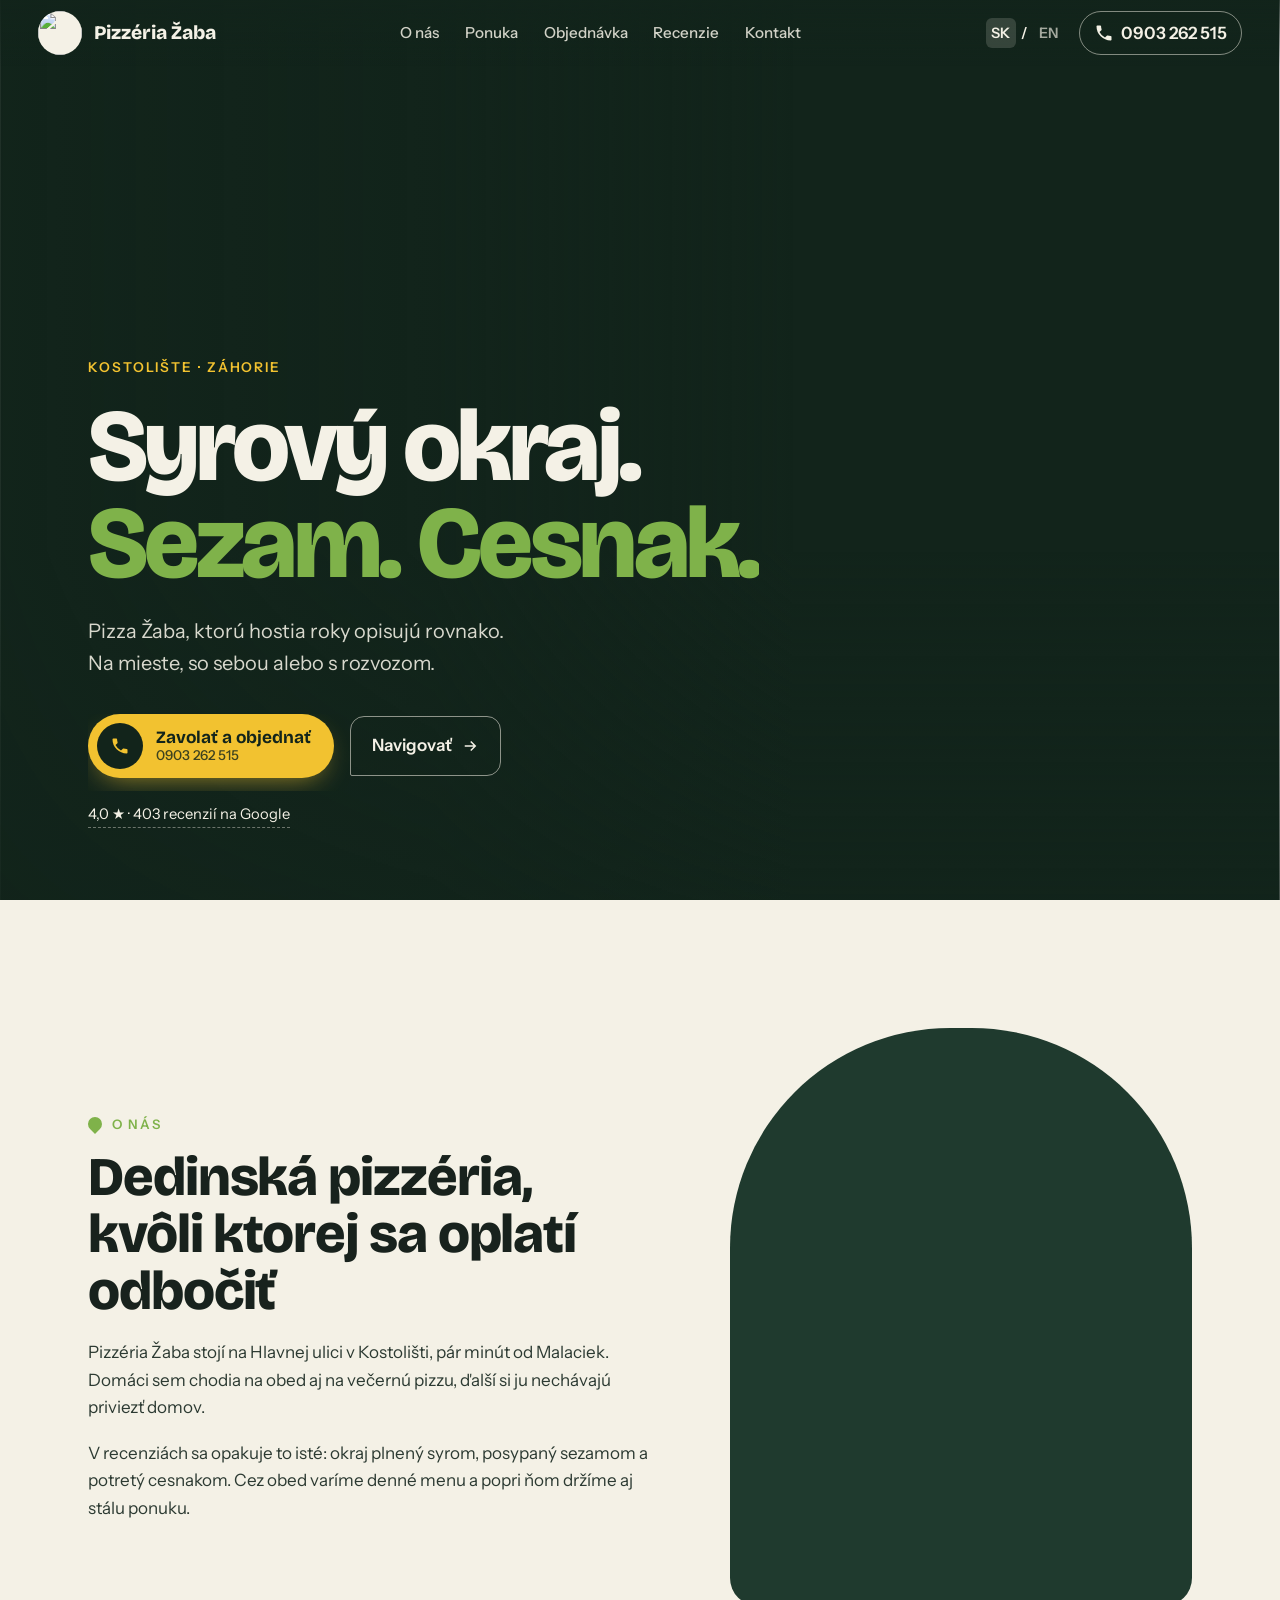
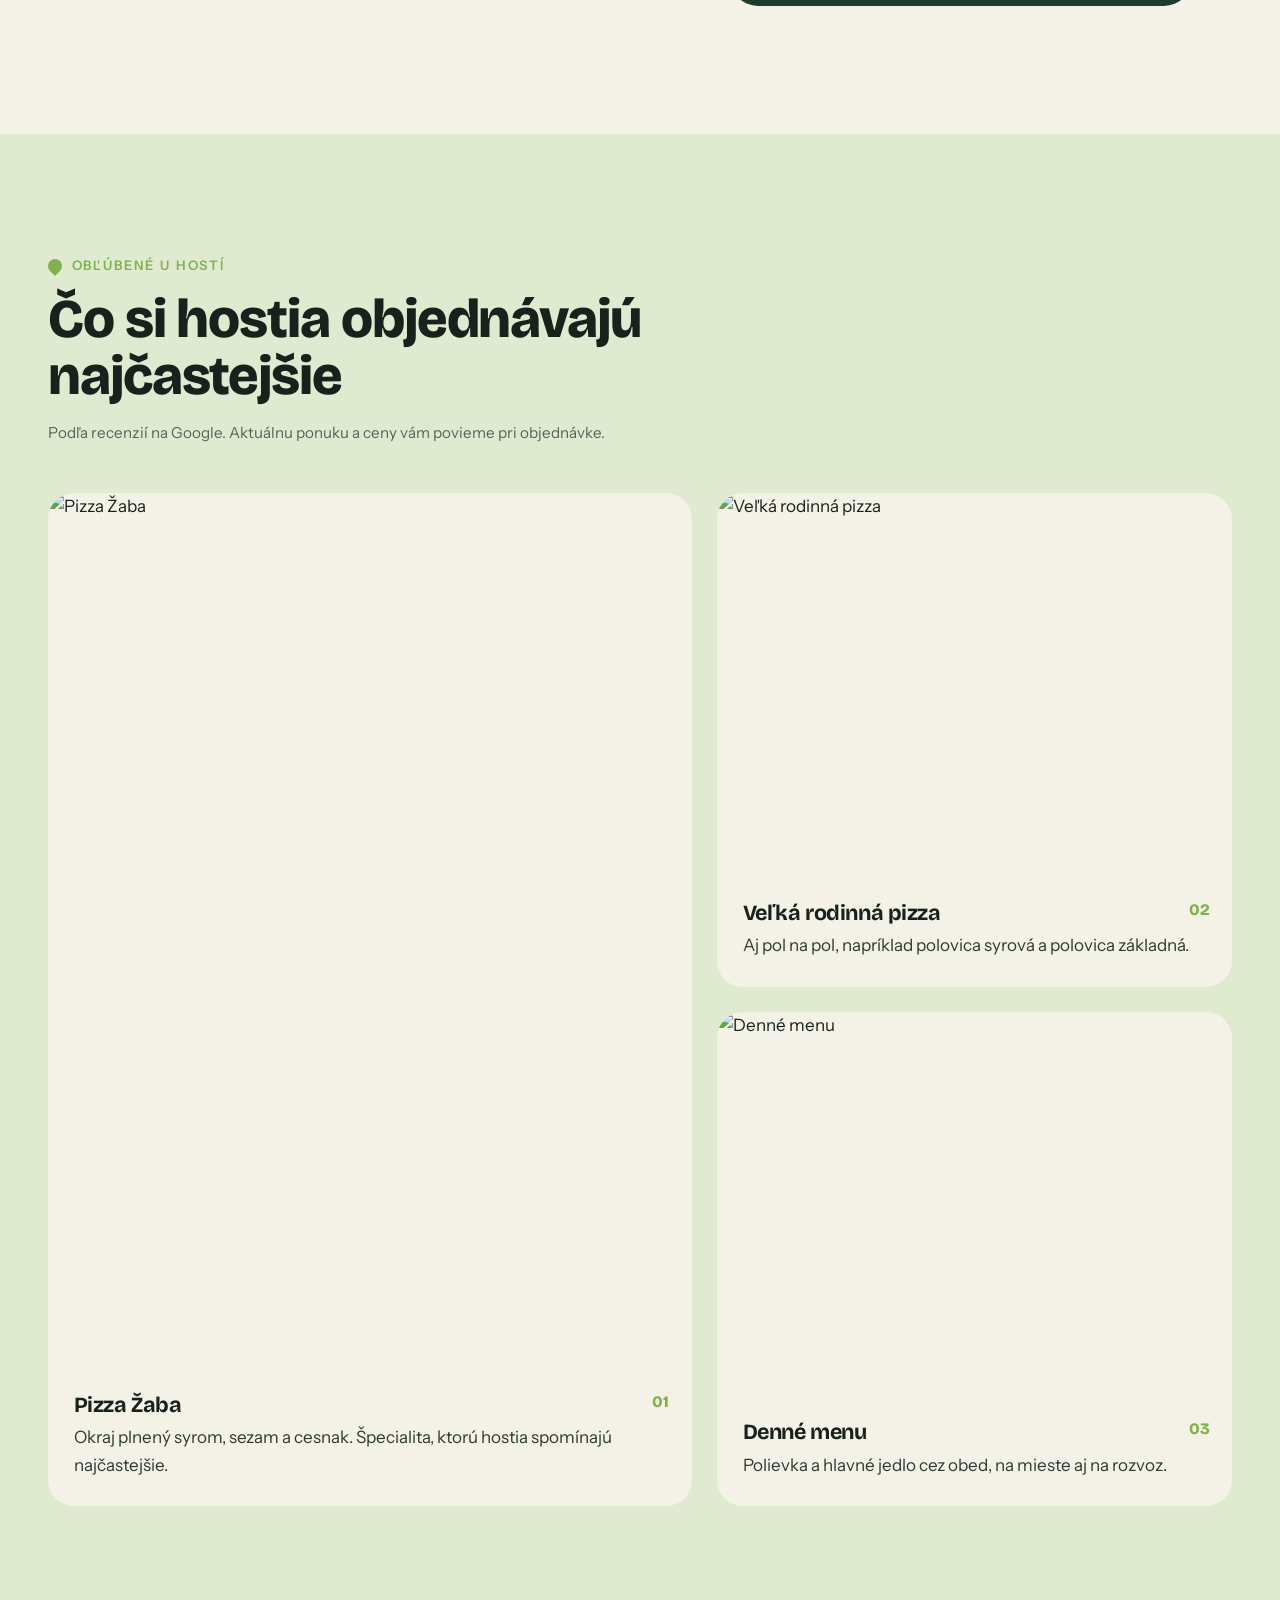
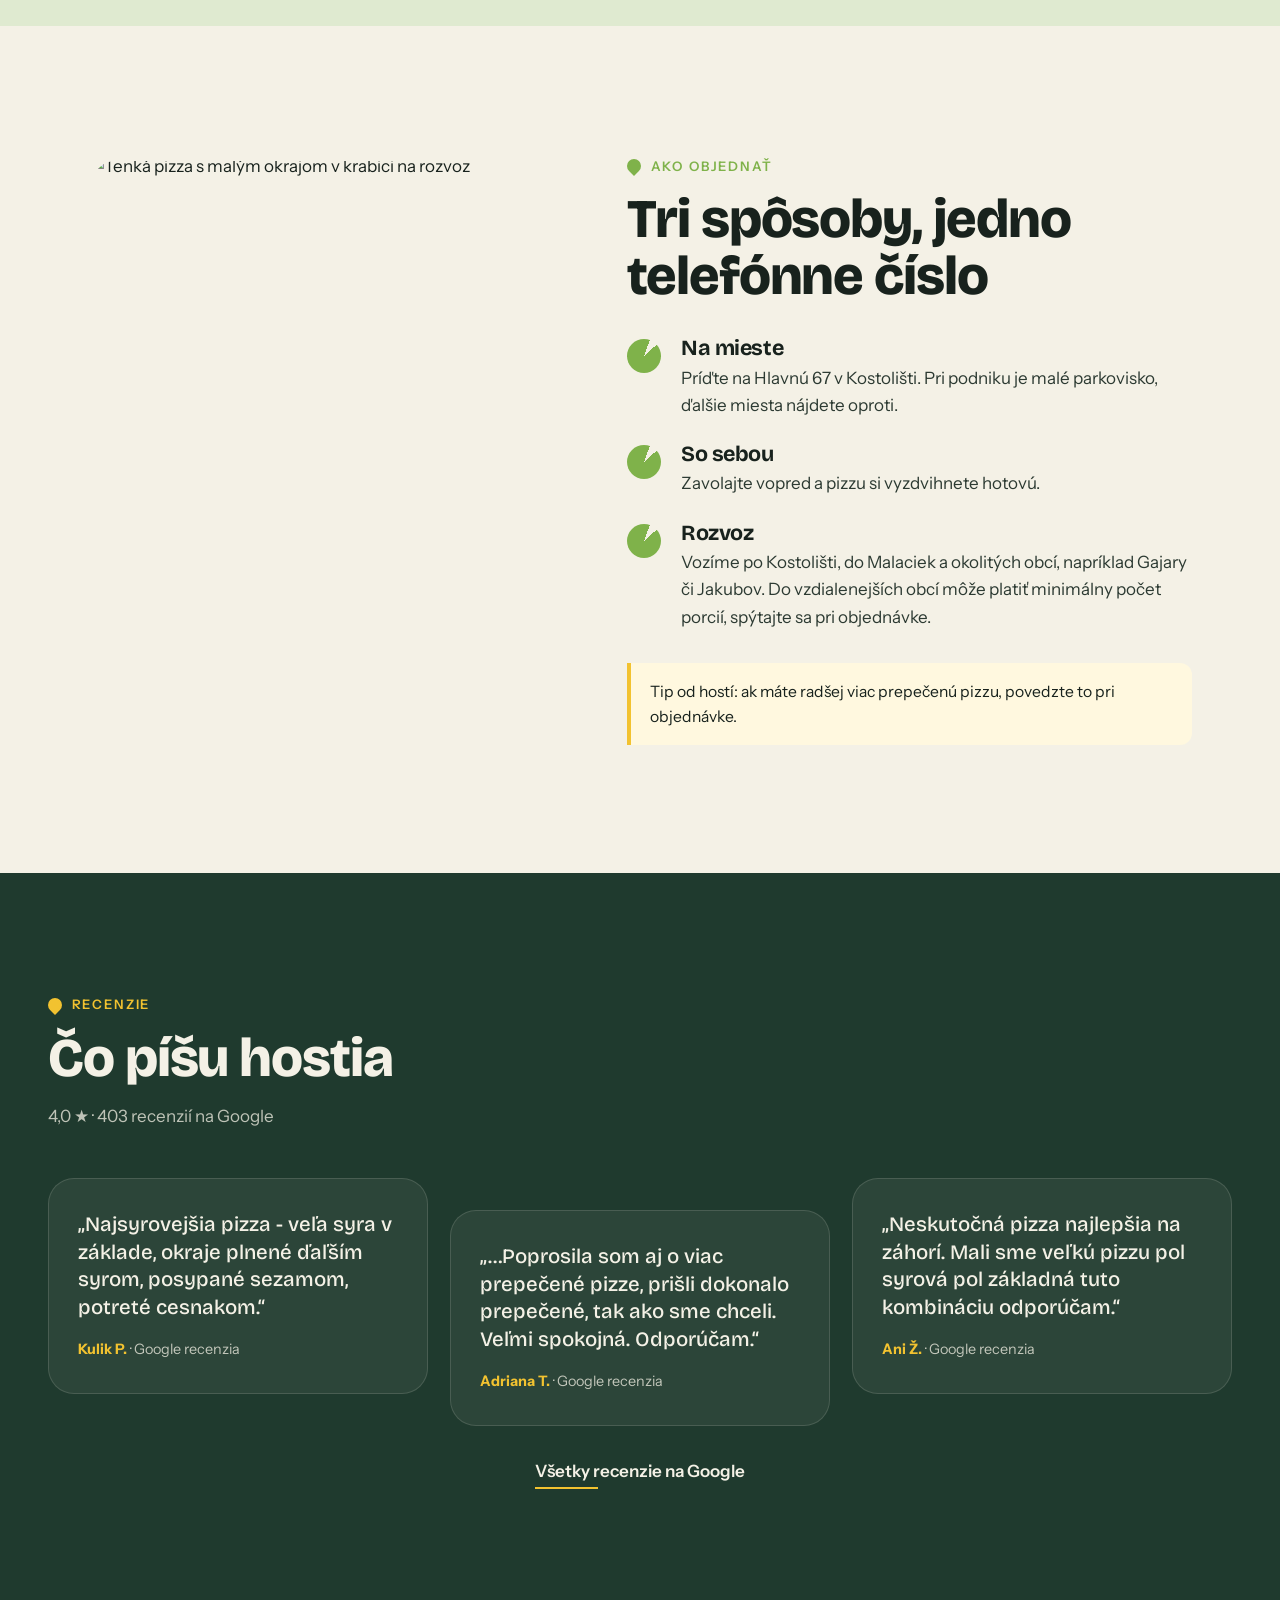
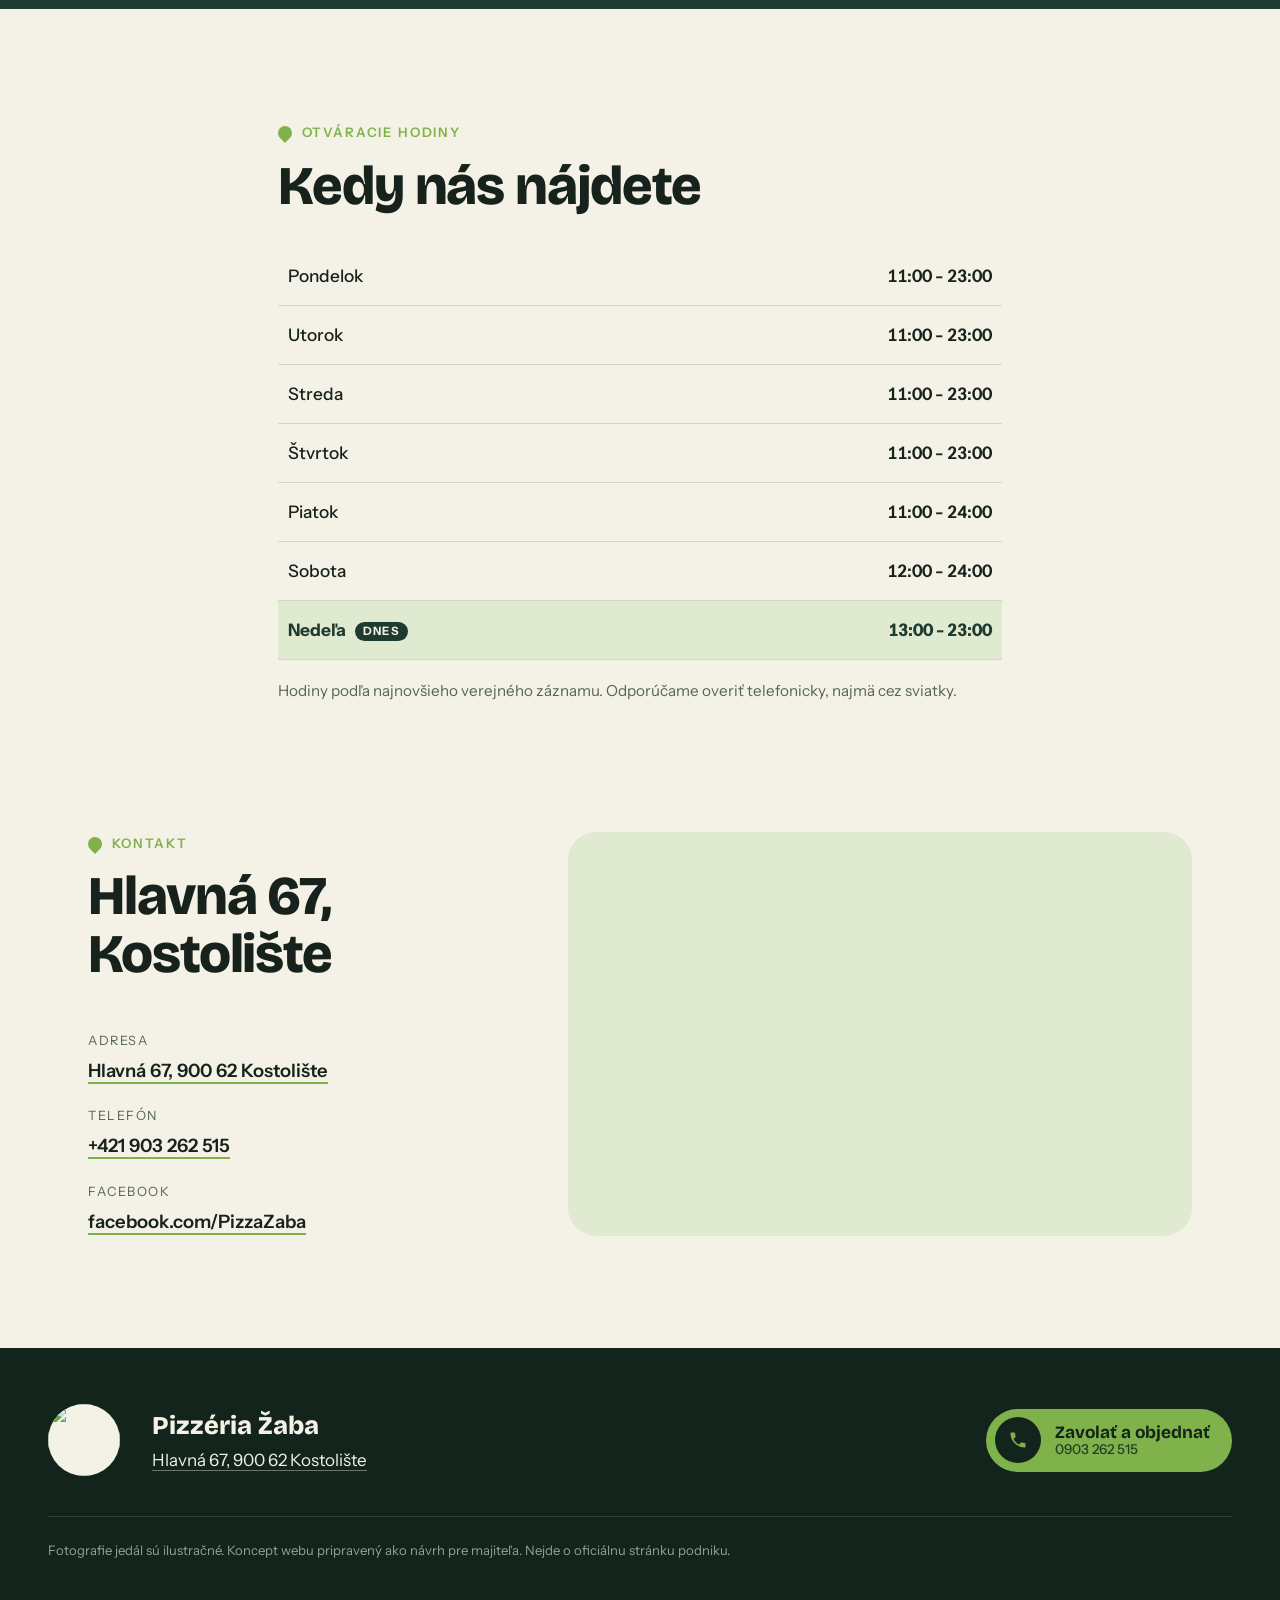
==== commit 4c2dbd8f: "Fix address to Hlavná 67, new delivery and lunch photos, remove forest band Co-Authored-By: Claude O" ====
--- a/index.html
+++ b/index.html
@@ -27,7 +27,7 @@
 <link rel="stylesheet" href="https://fonts.googleapis.com/css2?family=Bricolage+Grotesque:opsz,wght@12..96,500;12..96,700;12..96,800&family=Instrument+Sans:wght@400;500;600&display=swap">
 <link rel="stylesheet" href="assets/site.css">
 <link rel="preload" as="image" href="https://d2ol7oe51mr4n9.cloudfront.net/user_3MTZnFvjkCL177G4s4ZFTQoPxbl/c4f4fc24-3099-4a40-80f9-17d9d544c334.webp">
-<script type="application/ld+json">{"@context": "https://schema.org", "@type": "Restaurant", "name": "Pizzéria Žaba", "servesCuisine": ["Pizza"], "telephone": "+421 903 262 515", "image": "https://d2ol7oe51mr4n9.cloudfront.net/user_3MTZnFvjkCL177G4s4ZFTQoPxbl/92a9ab93-fe27-45d0-83d5-f88aacd85fcf.jpg", "address": {"@type": "PostalAddress", "streetAddress": "Hlavná 42", "postalCode": "90062", "addressLocality": "Kostolište", "addressCountry": "SK"}, "sameAs": ["https://www.facebook.com/PizzaZaba/"], "openingHoursSpecification": [{"@type": "OpeningHoursSpecification", "dayOfWeek": "Monday", "opens": "11:00", "closes": "23:00"}, {"@type": "OpeningHoursSpecification", "dayOfWeek": "Tuesday", "opens": "11:00", "closes": "23:00"}, {"@type": "OpeningHoursSpecification", "dayOfWeek": "Wednesday", "opens": "11:00", "closes": "23:00"}, {"@type": "OpeningHoursSpecification", "dayOfWeek": "Thursday", "opens": "11:00", "closes": "23:00"}, {"@type": "OpeningHoursSpecification", "dayOfWeek": "Friday", "opens": "11:00", "closes": "23:59"}, {"@type": "OpeningHoursSpecification", "dayOfWeek": "Saturday", "opens": "12:00", "closes": "23:59"}, {"@type": "OpeningHoursSpecification", "dayOfWeek": "Sunday", "opens": "13:00", "closes": "23:00"}]}</script>
+<script type="application/ld+json">{"@context": "https://schema.org", "@type": "Restaurant", "name": "Pizzéria Žaba", "servesCuisine": ["Pizza"], "telephone": "+421 903 262 515", "image": "https://d2ol7oe51mr4n9.cloudfront.net/user_3MTZnFvjkCL177G4s4ZFTQoPxbl/92a9ab93-fe27-45d0-83d5-f88aacd85fcf.jpg", "address": {"@type": "PostalAddress", "streetAddress": "Hlavná 67", "postalCode": "90062", "addressLocality": "Kostolište", "addressCountry": "SK"}, "sameAs": ["https://www.facebook.com/PizzaZaba/"], "openingHoursSpecification": [{"@type": "OpeningHoursSpecification", "dayOfWeek": "Monday", "opens": "11:00", "closes": "23:00"}, {"@type": "OpeningHoursSpecification", "dayOfWeek": "Tuesday", "opens": "11:00", "closes": "23:00"}, {"@type": "OpeningHoursSpecification", "dayOfWeek": "Wednesday", "opens": "11:00", "closes": "23:00"}, {"@type": "OpeningHoursSpecification", "dayOfWeek": "Thursday", "opens": "11:00", "closes": "23:00"}, {"@type": "OpeningHoursSpecification", "dayOfWeek": "Friday", "opens": "11:00", "closes": "23:59"}, {"@type": "OpeningHoursSpecification", "dayOfWeek": "Saturday", "opens": "12:00", "closes": "23:59"}, {"@type": "OpeningHoursSpecification", "dayOfWeek": "Sunday", "opens": "13:00", "closes": "23:00"}]}</script>
 <script>try{if(localStorage.getItem('zb-lang')==='en'&&!sessionStorage.getItem('zb-r')){sessionStorage.setItem('zb-r','1');location.replace('en/');}}catch(e){}</script>
 </head>
 <body>
@@ -52,8 +52,8 @@
       <p class="zb-hero__eyebrow zb-rise" style="animation-delay:60ms">Kostolište · Záhorie</p>
       <h1 class="zb-hero__title"><span class="zb-rise" style="animation-delay:160ms">Syrový okraj.</span><span class="zb-rise" style="animation-delay:300ms">Sezam. Cesnak.</span></h1>
       <p class="zb-hero__lead zb-rise" style="animation-delay:480ms">Pizza Žaba, ktorú hostia roky opisujú rovnako. Na mieste, so sebou alebo s rozvozom.</p>
-      <div class="zb-hero__ctas zb-rise" style="animation-delay:600ms"><a class="zb-call" href="tel:+421903262515"><span class="zb-call__icon"><svg viewBox="0 0 24 24" width="20" height="20" aria-hidden="true"><path fill="currentColor" d="M6.6 10.8a15.1 15.1 0 0 0 6.6 6.6l2.2-2.2c.3-.3.7-.4 1-.2 1.1.4 2.3.6 3.6.6.6 0 1 .4 1 1V20c0 .6-.4 1-1 1A17 17 0 0 1 3 4c0-.6.4-1 1-1h3.5c.6 0 1 .4 1 1 0 1.3.2 2.5.6 3.6.1.3 0 .7-.2 1z"/></svg></span><span class="zb-call__text"><span class="zb-call__label">Zavolať a objednať</span><span class="zb-call__num">0903 262 515</span></span></a><a class="zb-navcta" href="https://www.google.com/maps/search/?api=1&query=Pizz%C3%A9ria%20%C5%BDaba%2C%20Hlavn%C3%A1%2042%2C%20900%2062%20Kostoli%C5%A1te" target="_blank" rel="noopener"><span>Navigovať</span><svg viewBox="0 0 24 24" width="18" height="18" aria-hidden="true"><path fill="none" stroke="currentColor" stroke-width="2" d="M5 12h13M13 6l6 6-6 6"/></svg></a></div>
-      <a class="zb-rating zb-rise" style="animation-delay:720ms" href="https://www.google.com/maps/search/?api=1&query=Pizz%C3%A9ria%20%C5%BDaba%2C%20Hlavn%C3%A1%2042%2C%20900%2062%20Kostoli%C5%A1te" target="_blank" rel="noopener">4,0 ★ · 403 recenzií na Google</a>
+      <div class="zb-hero__ctas zb-rise" style="animation-delay:600ms"><a class="zb-call" href="tel:+421903262515"><span class="zb-call__icon"><svg viewBox="0 0 24 24" width="20" height="20" aria-hidden="true"><path fill="currentColor" d="M6.6 10.8a15.1 15.1 0 0 0 6.6 6.6l2.2-2.2c.3-.3.7-.4 1-.2 1.1.4 2.3.6 3.6.6.6 0 1 .4 1 1V20c0 .6-.4 1-1 1A17 17 0 0 1 3 4c0-.6.4-1 1-1h3.5c.6 0 1 .4 1 1 0 1.3.2 2.5.6 3.6.1.3 0 .7-.2 1z"/></svg></span><span class="zb-call__text"><span class="zb-call__label">Zavolať a objednať</span><span class="zb-call__num">0903 262 515</span></span></a><a class="zb-navcta" href="https://www.google.com/maps/search/?api=1&query=Pizz%C3%A9ria%20%C5%BDaba%2C%20Hlavn%C3%A1%2067%2C%20900%2062%20Kostoli%C5%A1te" target="_blank" rel="noopener"><span>Navigovať</span><svg viewBox="0 0 24 24" width="18" height="18" aria-hidden="true"><path fill="none" stroke="currentColor" stroke-width="2" d="M5 12h13M13 6l6 6-6 6"/></svg></a></div>
+      <a class="zb-rating zb-rise" style="animation-delay:720ms" href="https://www.google.com/maps/search/?api=1&query=Pizz%C3%A9ria%20%C5%BDaba%2C%20Hlavn%C3%A1%2067%2C%20900%2062%20Kostoli%C5%A1te" target="_blank" rel="noopener">4,0 ★ · 403 recenzií na Google</a>
     </div>
   </section>
   <section id="o-nas" class="zb-about">
@@ -62,33 +62,32 @@
   </section>
   <section id="ponuka" class="zb-menu">
     <div class="zb-section-head"><p class="zb-kicker">Obľúbené u hostí</p><h2>Čo si hostia objednávajú najčastejšie</h2><p class="zb-muted">Podľa recenzií na Google. Aktuálnu ponuku a ceny vám povieme pri objednávke.</p></div>
-    <ol class="zb-dishes"><li class="zb-dish zb-dish--0"><div class="zb-dish__img"><img src="https://d2ol7oe51mr4n9.cloudfront.net/user_3MTZnFvjkCL177G4s4ZFTQoPxbl/c4f4fc24-3099-4a40-80f9-17d9d544c334.webp" alt="Pizza Žaba" loading="lazy"></div><div class="zb-dish__body"><span class="zb-dish__num">01</span><h3>Pizza Žaba</h3><p>Okraj plnený syrom, sezam a cesnak. Špecialita, ktorú hostia spomínajú najčastejšie.</p></div></li><li class="zb-dish zb-dish--1"><div class="zb-dish__img"><img src="https://d2ol7oe51mr4n9.cloudfront.net/user_3MTZnFvjkCL177G4s4ZFTQoPxbl/836941b7-be4a-4827-b791-629952f23568.webp" alt="Veľká rodinná pizza" loading="lazy"></div><div class="zb-dish__body"><span class="zb-dish__num">02</span><h3>Veľká rodinná pizza</h3><p>Aj pol na pol, napríklad polovica syrová a polovica základná.</p></div></li><li class="zb-dish zb-dish--2"><div class="zb-dish__img"><img src="https://d2ol7oe51mr4n9.cloudfront.net/user_3MTZnFvjkCL177G4s4ZFTQoPxbl/99ca7ad3-10af-4149-a5fe-316f58c28de3.webp" alt="Denné menu" loading="lazy"></div><div class="zb-dish__body"><span class="zb-dish__num">03</span><h3>Denné menu</h3><p>Polievka a hlavné jedlo cez obed, na mieste aj na rozvoz.</p></div></li></ol>
+    <ol class="zb-dishes"><li class="zb-dish zb-dish--0"><div class="zb-dish__img"><img src="https://d2ol7oe51mr4n9.cloudfront.net/user_3MTZnFvjkCL177G4s4ZFTQoPxbl/c4f4fc24-3099-4a40-80f9-17d9d544c334.webp" alt="Pizza Žaba" loading="lazy"></div><div class="zb-dish__body"><span class="zb-dish__num">01</span><h3>Pizza Žaba</h3><p>Okraj plnený syrom, sezam a cesnak. Špecialita, ktorú hostia spomínajú najčastejšie.</p></div></li><li class="zb-dish zb-dish--1"><div class="zb-dish__img"><img src="https://d2ol7oe51mr4n9.cloudfront.net/user_3MTZnFvjkCL177G4s4ZFTQoPxbl/836941b7-be4a-4827-b791-629952f23568.webp" alt="Veľká rodinná pizza" loading="lazy"></div><div class="zb-dish__body"><span class="zb-dish__num">02</span><h3>Veľká rodinná pizza</h3><p>Aj pol na pol, napríklad polovica syrová a polovica základná.</p></div></li><li class="zb-dish zb-dish--2"><div class="zb-dish__img"><img src="https://d2ol7oe51mr4n9.cloudfront.net/user_3MTZnFvjkCL177G4s4ZFTQoPxbl/f615e80e-e911-4db0-87bb-e343225c2c3c.webp" alt="Denné menu" loading="lazy"></div><div class="zb-dish__body"><span class="zb-dish__num">03</span><h3>Denné menu</h3><p>Polievka a hlavné jedlo cez obed, na mieste aj na rozvoz.</p></div></li></ol>
   </section>
   <section id="objednavka" class="zb-order">
-    <div class="zb-order__img" data-parallax><img src="https://d2ol7oe51mr4n9.cloudfront.net/user_3MTZnFvjkCL177G4s4ZFTQoPxbl/1f9b8a56-cf92-41e2-8175-d941519987a9.webp" alt="Pizza doručená domov v krabici" loading="lazy" data-depth="-0.05"></div>
-    <div class="zb-order__body"><p class="zb-kicker">Ako objednať</p><h2>Tri spôsoby, jedno telefónne číslo</h2><ul class="zb-steps"><li><span class="zb-pad" aria-hidden="true"></span><div><h3>Na mieste</h3><p>Príďte na Hlavnú 42 v Kostolišti. Pri podniku je malé parkovisko, ďalšie miesta nájdete oproti.</p></div></li><li><span class="zb-pad" aria-hidden="true"></span><div><h3>So sebou</h3><p>Zavolajte vopred a pizzu si vyzdvihnete hotovú.</p></div></li><li><span class="zb-pad" aria-hidden="true"></span><div><h3>Rozvoz</h3><p>Vozíme po Kostolišti, do Malaciek a okolitých obcí, napríklad Gajary či Jakubov. Do vzdialenejších obcí môže platiť minimálny počet porcií, spýtajte sa pri objednávke.</p></div></li></ul><p class="zb-tip">Tip od hostí: ak máte radšej viac prepečenú pizzu, povedzte to pri objednávke.</p></div>
+    <div class="zb-order__img" data-parallax><img src="https://d2ol7oe51mr4n9.cloudfront.net/user_3MTZnFvjkCL177G4s4ZFTQoPxbl/1dc47b1b-2bfb-42c4-9e3f-b0050ae50679.webp" alt="Tenká pizza s malým okrajom v krabici na rozvoz" loading="lazy" data-depth="-0.05"></div>
+    <div class="zb-order__body"><p class="zb-kicker">Ako objednať</p><h2>Tri spôsoby, jedno telefónne číslo</h2><ul class="zb-steps"><li><span class="zb-pad" aria-hidden="true"></span><div><h3>Na mieste</h3><p>Príďte na Hlavnú 67 v Kostolišti. Pri podniku je malé parkovisko, ďalšie miesta nájdete oproti.</p></div></li><li><span class="zb-pad" aria-hidden="true"></span><div><h3>So sebou</h3><p>Zavolajte vopred a pizzu si vyzdvihnete hotovú.</p></div></li><li><span class="zb-pad" aria-hidden="true"></span><div><h3>Rozvoz</h3><p>Vozíme po Kostolišti, do Malaciek a okolitých obcí, napríklad Gajary či Jakubov. Do vzdialenejších obcí môže platiť minimálny počet porcií, spýtajte sa pri objednávke.</p></div></li></ul><p class="zb-tip">Tip od hostí: ak máte radšej viac prepečenú pizzu, povedzte to pri objednávke.</p></div>
   </section>
   <section id="recenzie" class="zb-reviews">
     <div class="zb-section-head zb-section-head--light"><p class="zb-kicker">Recenzie</p><h2>Čo píšu hostia</h2><p class="zb-reviews__score">4,0 ★ · 403 recenzií na Google</p></div>
     <div class="zb-quotes"><figure class="zb-quote"><blockquote lang="sk">„Najsyrovejšia pizza - veľa syra v základe, okraje plnené ďaľším syrom, posypané sezamom, potreté cesnakom.“</blockquote><figcaption><strong>Kulik P.</strong> · Google recenzia</figcaption></figure><figure class="zb-quote"><blockquote lang="sk">„…Poprosila som aj o viac prepečené pizze, prišli dokonalo prepečené, tak ako sme chceli. Veľmi spokojná. Odporúčam.“</blockquote><figcaption><strong>Adriana T.</strong> · Google recenzia</figcaption></figure><figure class="zb-quote"><blockquote lang="sk">„Neskutočná pizza najlepšia na záhorí. Mali sme veľkú pizzu pol syrová pol základná tuto kombináciu odporúčam.“</blockquote><figcaption><strong>Ani Ž.</strong> · Google recenzia</figcaption></figure></div>
-    <a class="zb-allreviews" href="https://www.google.com/maps/search/?api=1&query=Pizz%C3%A9ria%20%C5%BDaba%2C%20Hlavn%C3%A1%2042%2C%20900%2062%20Kostoli%C5%A1te" target="_blank" rel="noopener">Všetky recenzie na Google</a>
+    <a class="zb-allreviews" href="https://www.google.com/maps/search/?api=1&query=Pizz%C3%A9ria%20%C5%BDaba%2C%20Hlavn%C3%A1%2067%2C%20900%2062%20Kostoli%C5%A1te" target="_blank" rel="noopener">Všetky recenzie na Google</a>
   </section>
-  <section class="zb-band" data-parallax aria-hidden="true"><img src="https://d2ol7oe51mr4n9.cloudfront.net/user_3MTZnFvjkCL177G4s4ZFTQoPxbl/420f8499-103b-4bc7-9128-c398f843728f.webp" alt="" loading="lazy" data-depth="0.12"></section>
   <section id="hodiny" class="zb-hours">
     <div class="zb-section-head"><p class="zb-kicker">Otváracie hodiny</p><h2>Kedy nás nájdete</h2></div>
     <table class="zb-table" data-today="dnes"><tbody><tr data-day="0"><th scope="row">Pondelok</th><td>11:00 - 23:00</td></tr><tr data-day="1"><th scope="row">Utorok</th><td>11:00 - 23:00</td></tr><tr data-day="2"><th scope="row">Streda</th><td>11:00 - 23:00</td></tr><tr data-day="3"><th scope="row">Štvrtok</th><td>11:00 - 23:00</td></tr><tr data-day="4"><th scope="row">Piatok</th><td>11:00 - 24:00</td></tr><tr data-day="5"><th scope="row">Sobota</th><td>12:00 - 24:00</td></tr><tr data-day="6"><th scope="row">Nedeľa</th><td>13:00 - 23:00</td></tr></tbody></table>
     <p class="zb-muted">Hodiny podľa najnovšieho verejného záznamu. Odporúčame overiť telefonicky, najmä cez sviatky.</p>
   </section>
   <section id="kontakt" class="zb-visit">
-    <div class="zb-visit__info"><p class="zb-kicker">Kontakt</p><h2>Hlavná 42, Kostolište</h2>
-      <dl><dt>Adresa</dt><dd><a href="https://www.google.com/maps/search/?api=1&query=Pizz%C3%A9ria%20%C5%BDaba%2C%20Hlavn%C3%A1%2042%2C%20900%2062%20Kostoli%C5%A1te" target="_blank" rel="noopener">Hlavná 42, 900 62 Kostolište</a></dd>
+    <div class="zb-visit__info"><p class="zb-kicker">Kontakt</p><h2>Hlavná 67, Kostolište</h2>
+      <dl><dt>Adresa</dt><dd><a href="https://www.google.com/maps/search/?api=1&query=Pizz%C3%A9ria%20%C5%BDaba%2C%20Hlavn%C3%A1%2067%2C%20900%2062%20Kostoli%C5%A1te" target="_blank" rel="noopener">Hlavná 67, 900 62 Kostolište</a></dd>
       <dt>Telefón</dt><dd><a href="tel:+421903262515">+421 903 262 515</a></dd>
       <dt>Facebook</dt><dd><a href="https://www.facebook.com/PizzaZaba/" target="_blank" rel="noopener">facebook.com/PizzaZaba</a></dd></dl></div>
-    <div class="zb-visit__map"><iframe title="Mapa: Pizzéria Žaba, Kostolište" src="https://www.google.com/maps?q=Pizz%C3%A9ria%20%C5%BDaba%2C%20Hlavn%C3%A1%2042%2C%20Kostoli%C5%A1te&output=embed" loading="lazy" referrerpolicy="no-referrer-when-downgrade"></iframe></div>
+    <div class="zb-visit__map"><iframe title="Mapa: Pizzéria Žaba, Kostolište" src="https://www.google.com/maps?q=Pizz%C3%A9ria%20%C5%BDaba%2C%20Hlavn%C3%A1%2067%2C%20Kostoli%C5%A1te&output=embed" loading="lazy" referrerpolicy="no-referrer-when-downgrade"></iframe></div>
   </section>
 </main>
 <footer class="zb-footer">
-  <div class="zb-footer__top"><img src="https://d2ol7oe51mr4n9.cloudfront.net/user_3MTZnFvjkCL177G4s4ZFTQoPxbl/73ab9640-a825-4715-b73a-309250561641.png" alt="" width="72" height="72"><div><p class="zb-footer__name">Pizzéria Žaba</p><p><a href="https://www.google.com/maps/search/?api=1&query=Pizz%C3%A9ria%20%C5%BDaba%2C%20Hlavn%C3%A1%2042%2C%20900%2062%20Kostoli%C5%A1te" target="_blank" rel="noopener">Hlavná 42, 900 62 Kostolište</a></p></div><a class="zb-call zb-call--footer" href="tel:+421903262515"><span class="zb-call__icon"><svg viewBox="0 0 24 24" width="20" height="20" aria-hidden="true"><path fill="currentColor" d="M6.6 10.8a15.1 15.1 0 0 0 6.6 6.6l2.2-2.2c.3-.3.7-.4 1-.2 1.1.4 2.3.6 3.6.6.6 0 1 .4 1 1V20c0 .6-.4 1-1 1A17 17 0 0 1 3 4c0-.6.4-1 1-1h3.5c.6 0 1 .4 1 1 0 1.3.2 2.5.6 3.6.1.3 0 .7-.2 1z"/></svg></span><span class="zb-call__text"><span class="zb-call__label">Zavolať a objednať</span><span class="zb-call__num">0903 262 515</span></span></a></div>
+  <div class="zb-footer__top"><img src="https://d2ol7oe51mr4n9.cloudfront.net/user_3MTZnFvjkCL177G4s4ZFTQoPxbl/73ab9640-a825-4715-b73a-309250561641.png" alt="" width="72" height="72"><div><p class="zb-footer__name">Pizzéria Žaba</p><p><a href="https://www.google.com/maps/search/?api=1&query=Pizz%C3%A9ria%20%C5%BDaba%2C%20Hlavn%C3%A1%2067%2C%20900%2062%20Kostoli%C5%A1te" target="_blank" rel="noopener">Hlavná 67, 900 62 Kostolište</a></p></div><a class="zb-call zb-call--footer" href="tel:+421903262515"><span class="zb-call__icon"><svg viewBox="0 0 24 24" width="20" height="20" aria-hidden="true"><path fill="currentColor" d="M6.6 10.8a15.1 15.1 0 0 0 6.6 6.6l2.2-2.2c.3-.3.7-.4 1-.2 1.1.4 2.3.6 3.6.6.6 0 1 .4 1 1V20c0 .6-.4 1-1 1A17 17 0 0 1 3 4c0-.6.4-1 1-1h3.5c.6 0 1 .4 1 1 0 1.3.2 2.5.6 3.6.1.3 0 .7-.2 1z"/></svg></span><span class="zb-call__text"><span class="zb-call__label">Zavolať a objednať</span><span class="zb-call__num">0903 262 515</span></span></a></div>
   <p class="zb-footer__small">Fotografie jedál sú ilustračné. Koncept webu pripravený ako návrh pre majiteľa. Nejde o oficiálnu stránku podniku.</p>
 </footer>
 <a class="zb-fab" href="tel:+421903262515" aria-label="Zavolať a objednať: 0903 262 515"><svg viewBox="0 0 24 24" width="20" height="20" aria-hidden="true"><path fill="currentColor" d="M6.6 10.8a15.1 15.1 0 0 0 6.6 6.6l2.2-2.2c.3-.3.7-.4 1-.2 1.1.4 2.3.6 3.6.6.6 0 1 .4 1 1V20c0 .6-.4 1-1 1A17 17 0 0 1 3 4c0-.6.4-1 1-1h3.5c.6 0 1 .4 1 1 0 1.3.2 2.5.6 3.6.1.3 0 .7-.2 1z"/></svg></a>
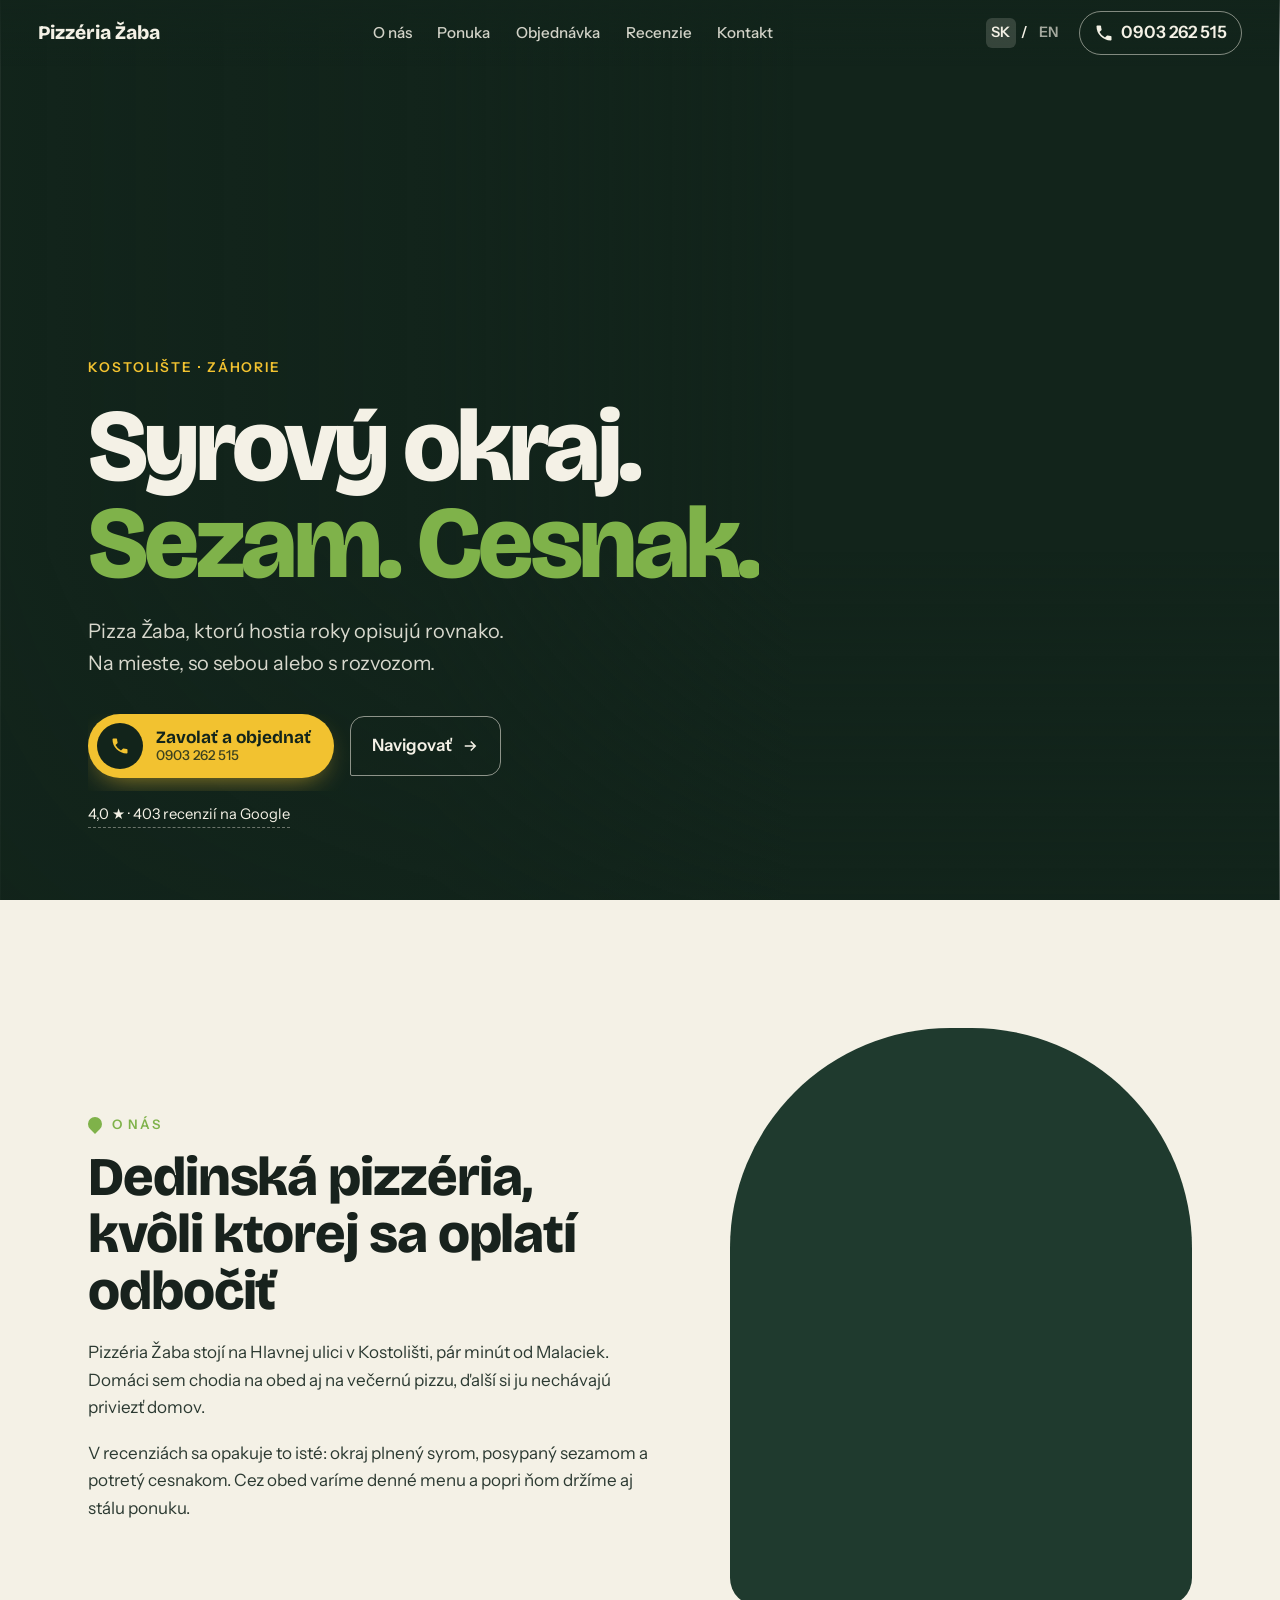
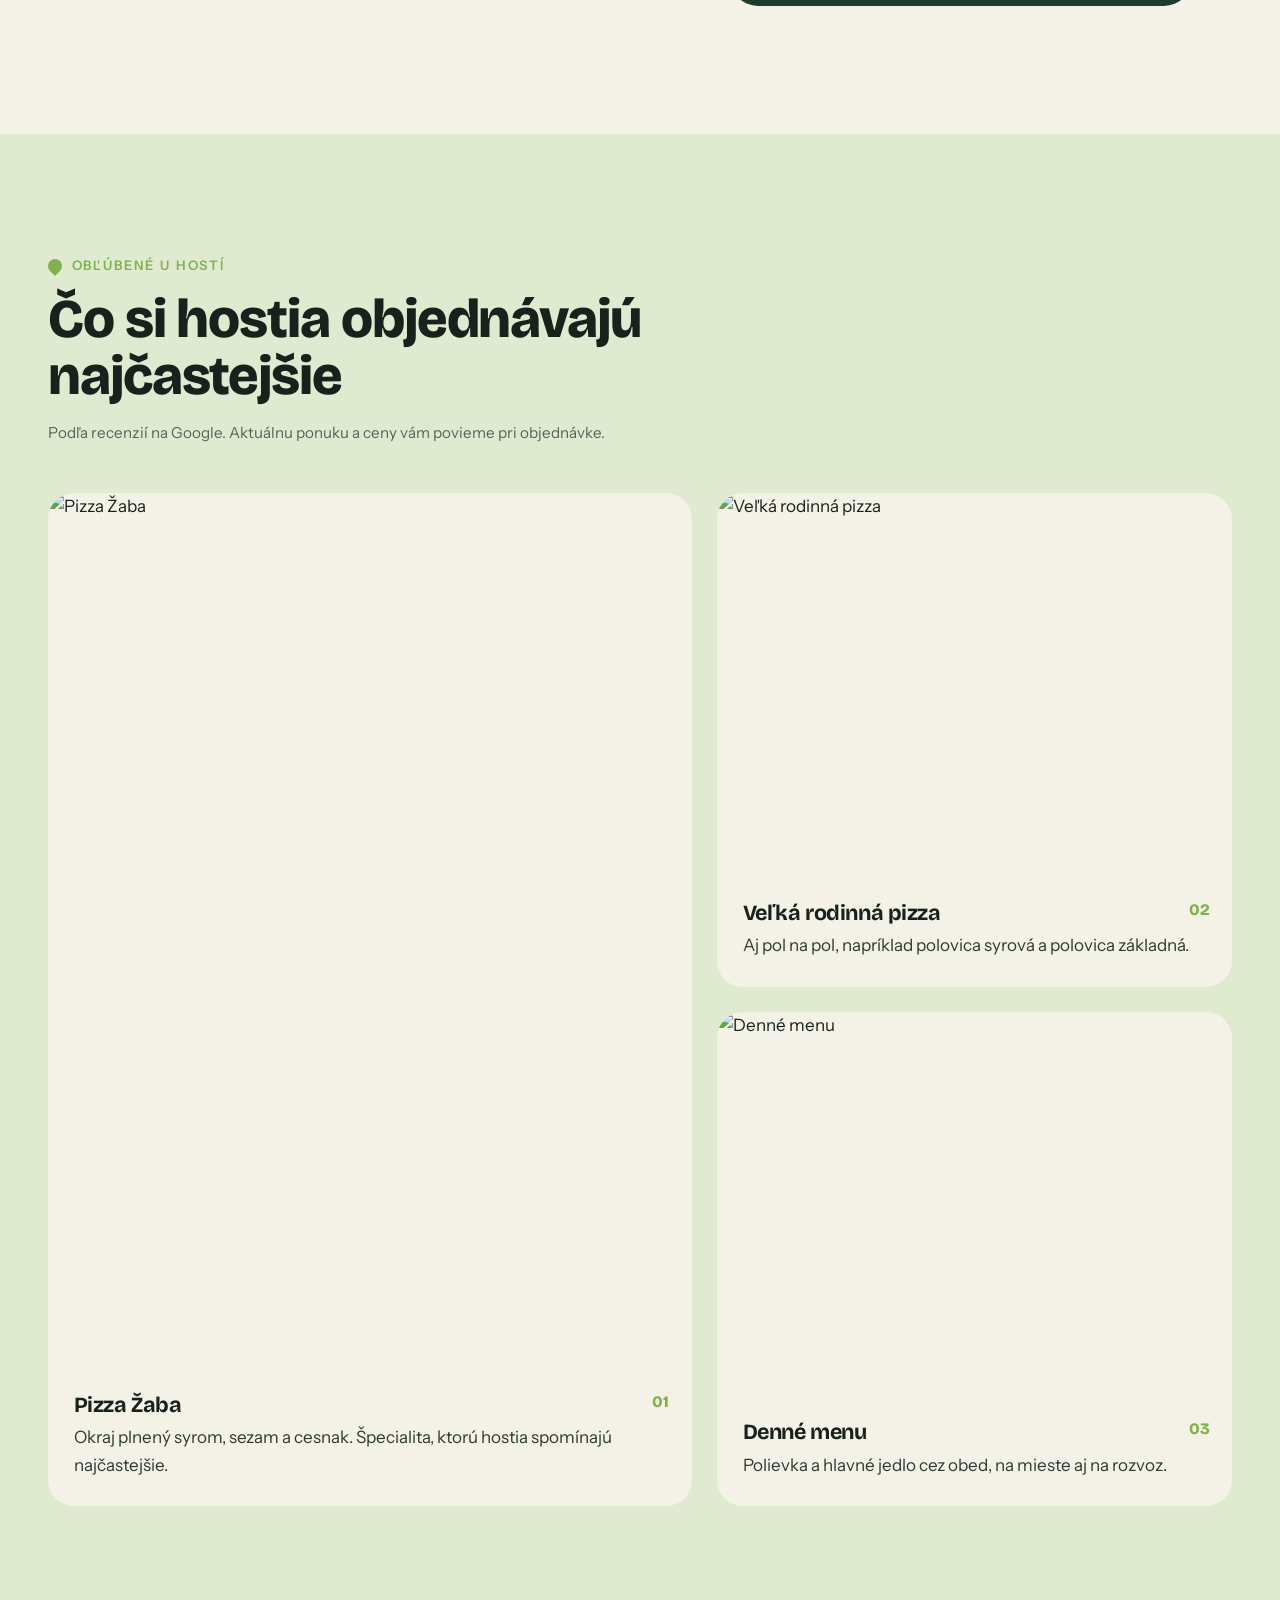
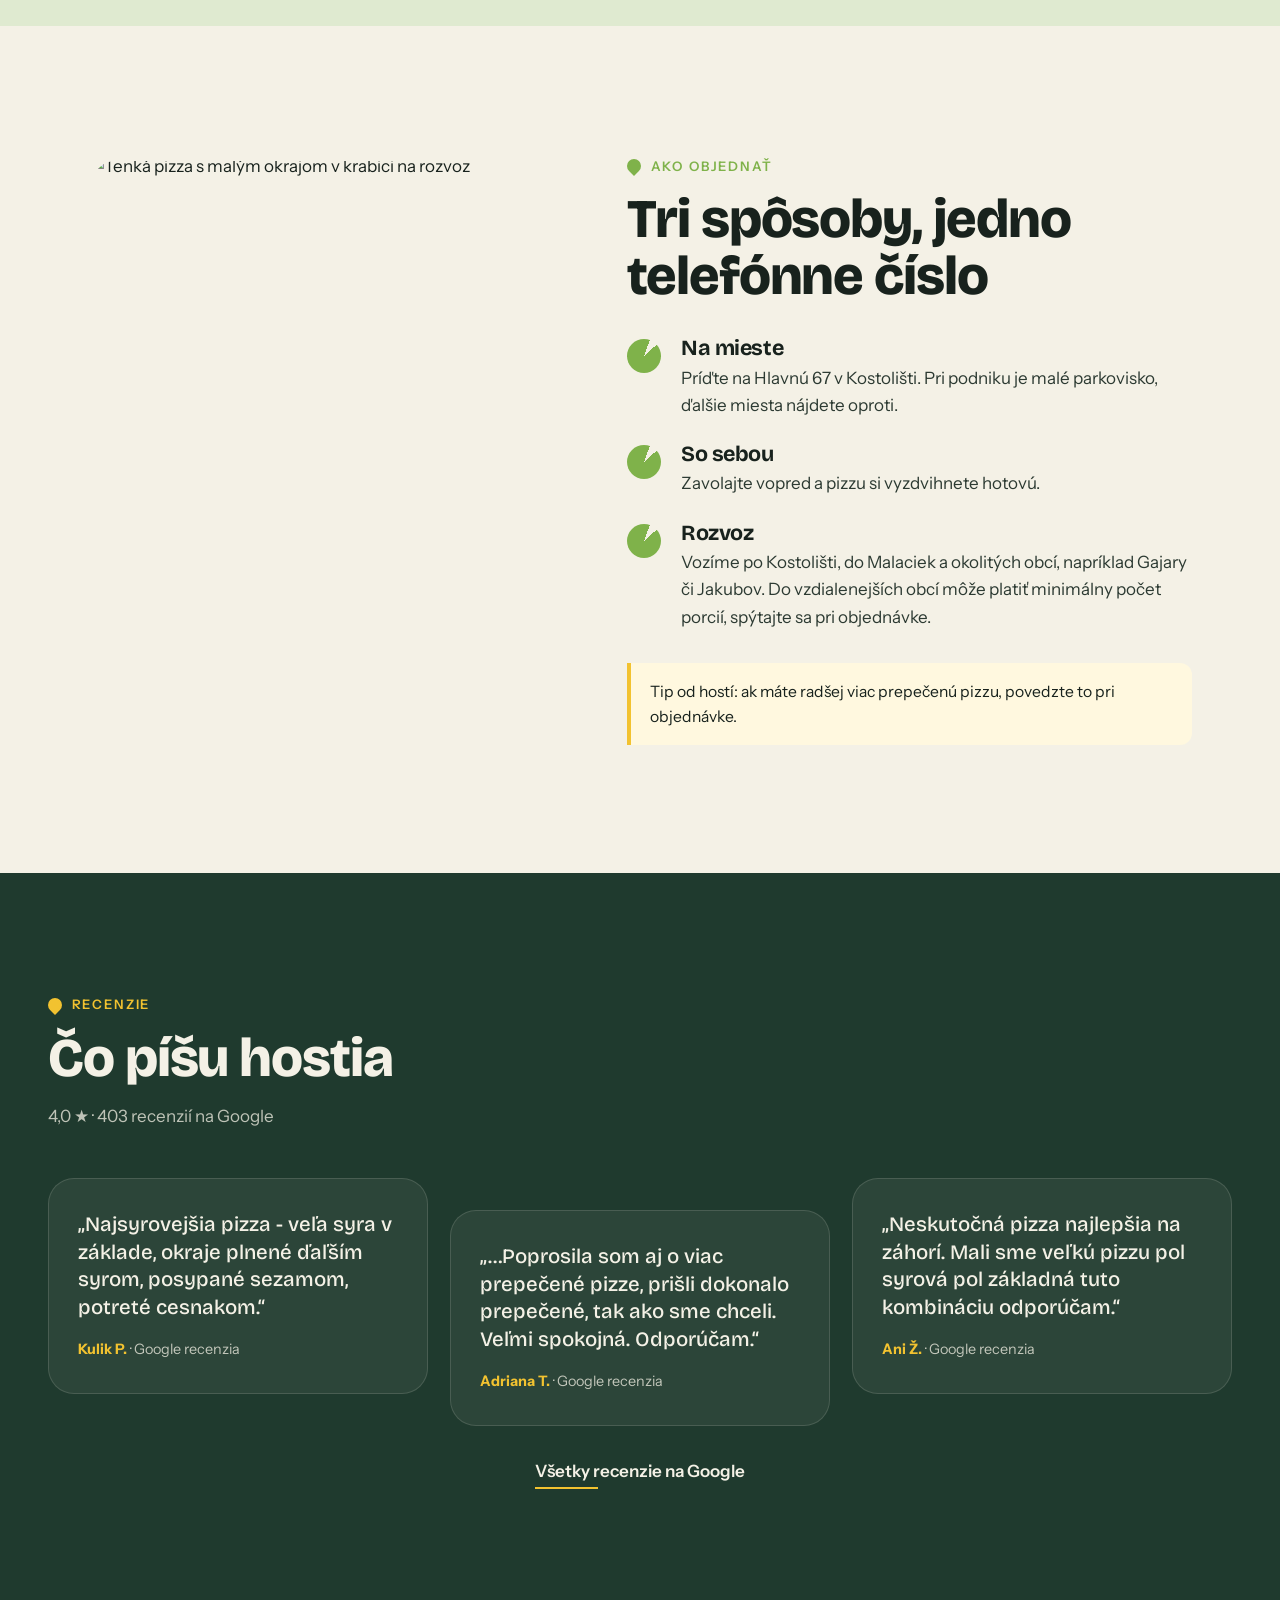
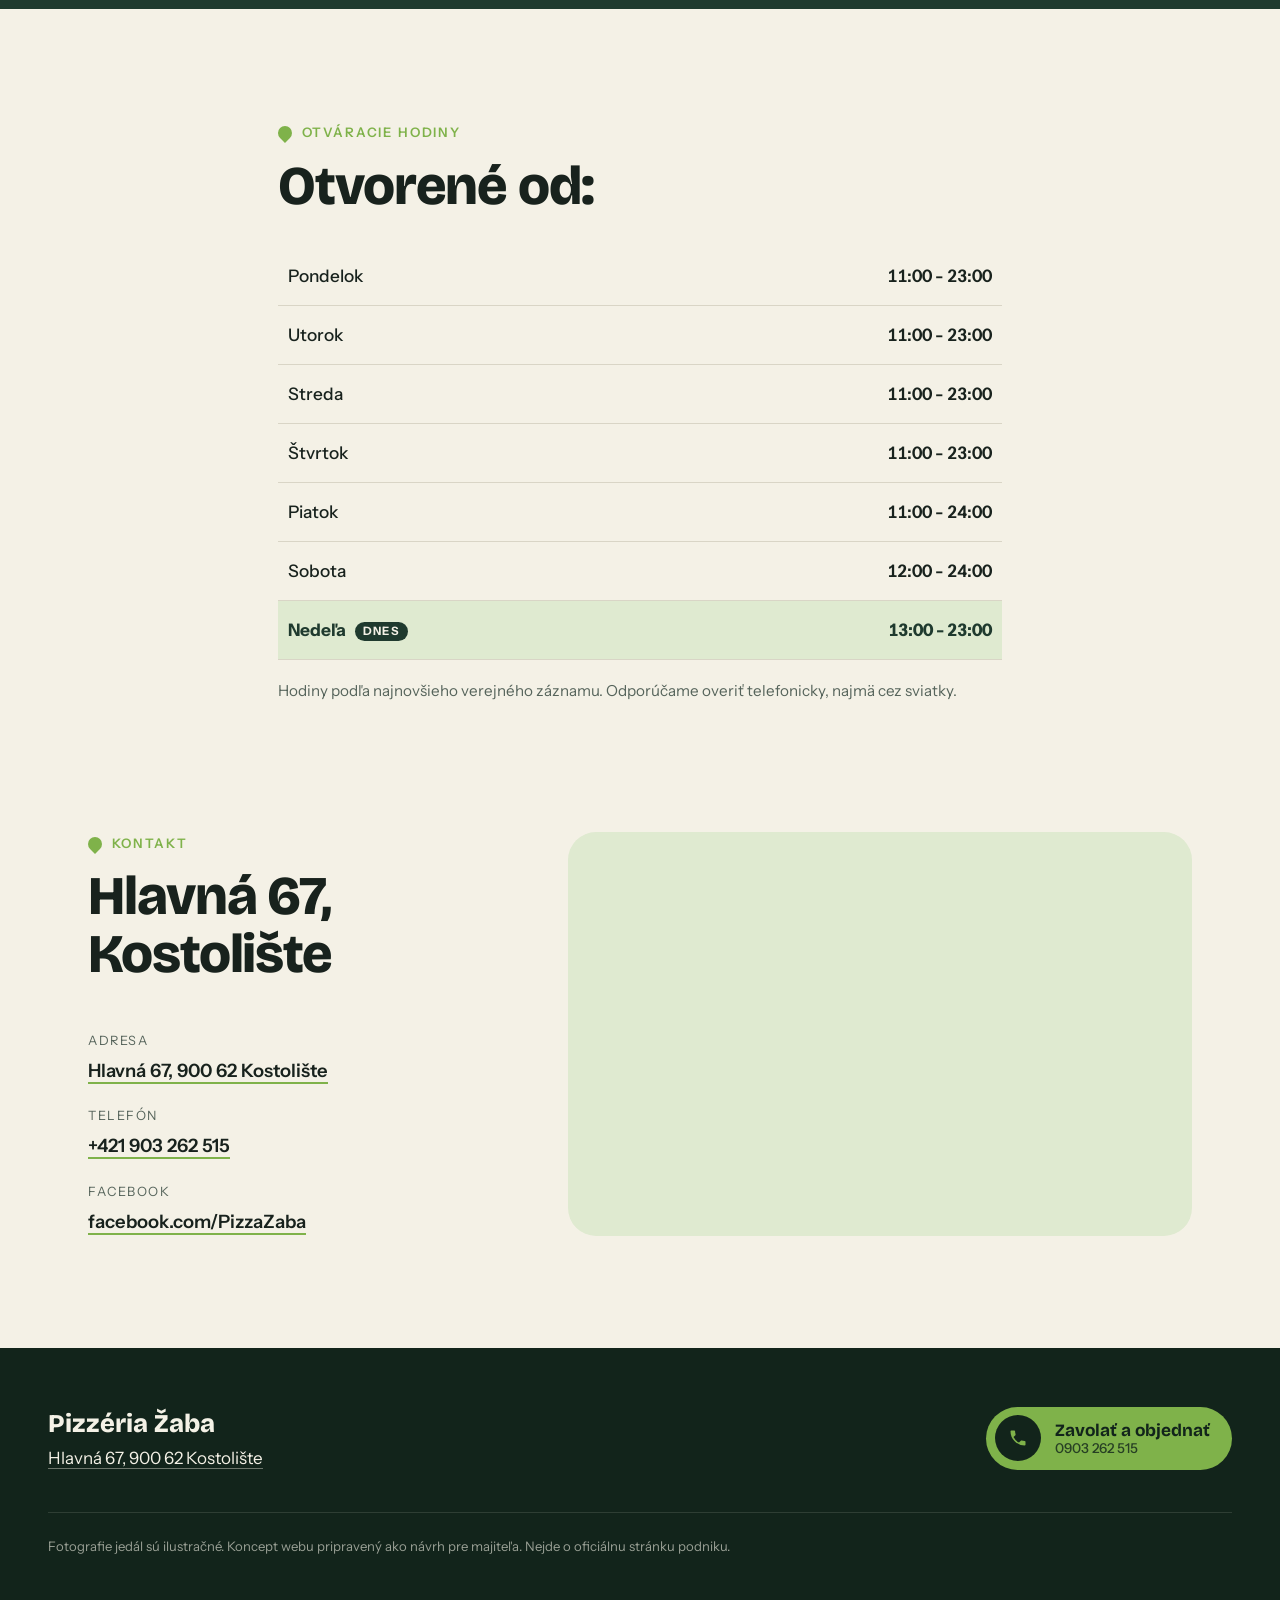
==== commit 8974b8f0: "Lunch photo in the real interior, hours heading, remove frog logo from page Co-Authored-By: Claude O" ====
--- a/index.html
+++ b/index.html
@@ -34,7 +34,7 @@
 <div class="zb">
 <a class="zb-skip" href="#obsah">Preskočiť na obsah</a>
 <header class="zb-header">
-  <a class="zb-brand" href="./"><img src="https://d2ol7oe51mr4n9.cloudfront.net/user_3MTZnFvjkCL177G4s4ZFTQoPxbl/73ab9640-a825-4715-b73a-309250561641.png" alt="" width="44" height="44"><span>Pizzéria Žaba</span></a>
+  <a class="zb-brand" href="./"><span>Pizzéria Žaba</span></a>
   <nav class="zb-nav" aria-label="Menu"><a href="#o-nas">O nás</a><a href="#ponuka">Ponuka</a><a href="#objednavka">Objednávka</a><a href="#recenzie">Recenzie</a><a href="#kontakt">Kontakt</a></nav>
   <div class="zb-header__right">
     <nav class="zb-lang" aria-label="Jazyk"><a href="./" hreflang="sk" lang="sk" aria-current="true">SK</a><span aria-hidden="true">/</span><a href="en/" hreflang="en" lang="en">EN</a></nav>
@@ -62,7 +62,7 @@
   </section>
   <section id="ponuka" class="zb-menu">
     <div class="zb-section-head"><p class="zb-kicker">Obľúbené u hostí</p><h2>Čo si hostia objednávajú najčastejšie</h2><p class="zb-muted">Podľa recenzií na Google. Aktuálnu ponuku a ceny vám povieme pri objednávke.</p></div>
-    <ol class="zb-dishes"><li class="zb-dish zb-dish--0"><div class="zb-dish__img"><img src="https://d2ol7oe51mr4n9.cloudfront.net/user_3MTZnFvjkCL177G4s4ZFTQoPxbl/c4f4fc24-3099-4a40-80f9-17d9d544c334.webp" alt="Pizza Žaba" loading="lazy"></div><div class="zb-dish__body"><span class="zb-dish__num">01</span><h3>Pizza Žaba</h3><p>Okraj plnený syrom, sezam a cesnak. Špecialita, ktorú hostia spomínajú najčastejšie.</p></div></li><li class="zb-dish zb-dish--1"><div class="zb-dish__img"><img src="https://d2ol7oe51mr4n9.cloudfront.net/user_3MTZnFvjkCL177G4s4ZFTQoPxbl/836941b7-be4a-4827-b791-629952f23568.webp" alt="Veľká rodinná pizza" loading="lazy"></div><div class="zb-dish__body"><span class="zb-dish__num">02</span><h3>Veľká rodinná pizza</h3><p>Aj pol na pol, napríklad polovica syrová a polovica základná.</p></div></li><li class="zb-dish zb-dish--2"><div class="zb-dish__img"><img src="https://d2ol7oe51mr4n9.cloudfront.net/user_3MTZnFvjkCL177G4s4ZFTQoPxbl/f615e80e-e911-4db0-87bb-e343225c2c3c.webp" alt="Denné menu" loading="lazy"></div><div class="zb-dish__body"><span class="zb-dish__num">03</span><h3>Denné menu</h3><p>Polievka a hlavné jedlo cez obed, na mieste aj na rozvoz.</p></div></li></ol>
+    <ol class="zb-dishes"><li class="zb-dish zb-dish--0"><div class="zb-dish__img"><img src="https://d2ol7oe51mr4n9.cloudfront.net/user_3MTZnFvjkCL177G4s4ZFTQoPxbl/c4f4fc24-3099-4a40-80f9-17d9d544c334.webp" alt="Pizza Žaba" loading="lazy"></div><div class="zb-dish__body"><span class="zb-dish__num">01</span><h3>Pizza Žaba</h3><p>Okraj plnený syrom, sezam a cesnak. Špecialita, ktorú hostia spomínajú najčastejšie.</p></div></li><li class="zb-dish zb-dish--1"><div class="zb-dish__img"><img src="https://d2ol7oe51mr4n9.cloudfront.net/user_3MTZnFvjkCL177G4s4ZFTQoPxbl/836941b7-be4a-4827-b791-629952f23568.webp" alt="Veľká rodinná pizza" loading="lazy"></div><div class="zb-dish__body"><span class="zb-dish__num">02</span><h3>Veľká rodinná pizza</h3><p>Aj pol na pol, napríklad polovica syrová a polovica základná.</p></div></li><li class="zb-dish zb-dish--2"><div class="zb-dish__img"><img src="https://d2ol7oe51mr4n9.cloudfront.net/user_3MTZnFvjkCL177G4s4ZFTQoPxbl/450eb90e-23e8-43f9-9cfb-1058ea4b4fdb.webp" alt="Denné menu" loading="lazy"></div><div class="zb-dish__body"><span class="zb-dish__num">03</span><h3>Denné menu</h3><p>Polievka a hlavné jedlo cez obed, na mieste aj na rozvoz.</p></div></li></ol>
   </section>
   <section id="objednavka" class="zb-order">
     <div class="zb-order__img" data-parallax><img src="https://d2ol7oe51mr4n9.cloudfront.net/user_3MTZnFvjkCL177G4s4ZFTQoPxbl/1dc47b1b-2bfb-42c4-9e3f-b0050ae50679.webp" alt="Tenká pizza s malým okrajom v krabici na rozvoz" loading="lazy" data-depth="-0.05"></div>
@@ -74,7 +74,7 @@
     <a class="zb-allreviews" href="https://www.google.com/maps/search/?api=1&query=Pizz%C3%A9ria%20%C5%BDaba%2C%20Hlavn%C3%A1%2067%2C%20900%2062%20Kostoli%C5%A1te" target="_blank" rel="noopener">Všetky recenzie na Google</a>
   </section>
   <section id="hodiny" class="zb-hours">
-    <div class="zb-section-head"><p class="zb-kicker">Otváracie hodiny</p><h2>Kedy nás nájdete</h2></div>
+    <div class="zb-section-head"><p class="zb-kicker">Otváracie hodiny</p><h2>Otvorené od:</h2></div>
     <table class="zb-table" data-today="dnes"><tbody><tr data-day="0"><th scope="row">Pondelok</th><td>11:00 - 23:00</td></tr><tr data-day="1"><th scope="row">Utorok</th><td>11:00 - 23:00</td></tr><tr data-day="2"><th scope="row">Streda</th><td>11:00 - 23:00</td></tr><tr data-day="3"><th scope="row">Štvrtok</th><td>11:00 - 23:00</td></tr><tr data-day="4"><th scope="row">Piatok</th><td>11:00 - 24:00</td></tr><tr data-day="5"><th scope="row">Sobota</th><td>12:00 - 24:00</td></tr><tr data-day="6"><th scope="row">Nedeľa</th><td>13:00 - 23:00</td></tr></tbody></table>
     <p class="zb-muted">Hodiny podľa najnovšieho verejného záznamu. Odporúčame overiť telefonicky, najmä cez sviatky.</p>
   </section>
@@ -87,7 +87,7 @@
   </section>
 </main>
 <footer class="zb-footer">
-  <div class="zb-footer__top"><img src="https://d2ol7oe51mr4n9.cloudfront.net/user_3MTZnFvjkCL177G4s4ZFTQoPxbl/73ab9640-a825-4715-b73a-309250561641.png" alt="" width="72" height="72"><div><p class="zb-footer__name">Pizzéria Žaba</p><p><a href="https://www.google.com/maps/search/?api=1&query=Pizz%C3%A9ria%20%C5%BDaba%2C%20Hlavn%C3%A1%2067%2C%20900%2062%20Kostoli%C5%A1te" target="_blank" rel="noopener">Hlavná 67, 900 62 Kostolište</a></p></div><a class="zb-call zb-call--footer" href="tel:+421903262515"><span class="zb-call__icon"><svg viewBox="0 0 24 24" width="20" height="20" aria-hidden="true"><path fill="currentColor" d="M6.6 10.8a15.1 15.1 0 0 0 6.6 6.6l2.2-2.2c.3-.3.7-.4 1-.2 1.1.4 2.3.6 3.6.6.6 0 1 .4 1 1V20c0 .6-.4 1-1 1A17 17 0 0 1 3 4c0-.6.4-1 1-1h3.5c.6 0 1 .4 1 1 0 1.3.2 2.5.6 3.6.1.3 0 .7-.2 1z"/></svg></span><span class="zb-call__text"><span class="zb-call__label">Zavolať a objednať</span><span class="zb-call__num">0903 262 515</span></span></a></div>
+  <div class="zb-footer__top"><div><p class="zb-footer__name">Pizzéria Žaba</p><p><a href="https://www.google.com/maps/search/?api=1&query=Pizz%C3%A9ria%20%C5%BDaba%2C%20Hlavn%C3%A1%2067%2C%20900%2062%20Kostoli%C5%A1te" target="_blank" rel="noopener">Hlavná 67, 900 62 Kostolište</a></p></div><a class="zb-call zb-call--footer" href="tel:+421903262515"><span class="zb-call__icon"><svg viewBox="0 0 24 24" width="20" height="20" aria-hidden="true"><path fill="currentColor" d="M6.6 10.8a15.1 15.1 0 0 0 6.6 6.6l2.2-2.2c.3-.3.7-.4 1-.2 1.1.4 2.3.6 3.6.6.6 0 1 .4 1 1V20c0 .6-.4 1-1 1A17 17 0 0 1 3 4c0-.6.4-1 1-1h3.5c.6 0 1 .4 1 1 0 1.3.2 2.5.6 3.6.1.3 0 .7-.2 1z"/></svg></span><span class="zb-call__text"><span class="zb-call__label">Zavolať a objednať</span><span class="zb-call__num">0903 262 515</span></span></a></div>
   <p class="zb-footer__small">Fotografie jedál sú ilustračné. Koncept webu pripravený ako návrh pre majiteľa. Nejde o oficiálnu stránku podniku.</p>
 </footer>
 <a class="zb-fab" href="tel:+421903262515" aria-label="Zavolať a objednať: 0903 262 515"><svg viewBox="0 0 24 24" width="20" height="20" aria-hidden="true"><path fill="currentColor" d="M6.6 10.8a15.1 15.1 0 0 0 6.6 6.6l2.2-2.2c.3-.3.7-.4 1-.2 1.1.4 2.3.6 3.6.6.6 0 1 .4 1 1V20c0 .6-.4 1-1 1A17 17 0 0 1 3 4c0-.6.4-1 1-1h3.5c.6 0 1 .4 1 1 0 1.3.2 2.5.6 3.6.1.3 0 .7-.2 1z"/></svg></a>
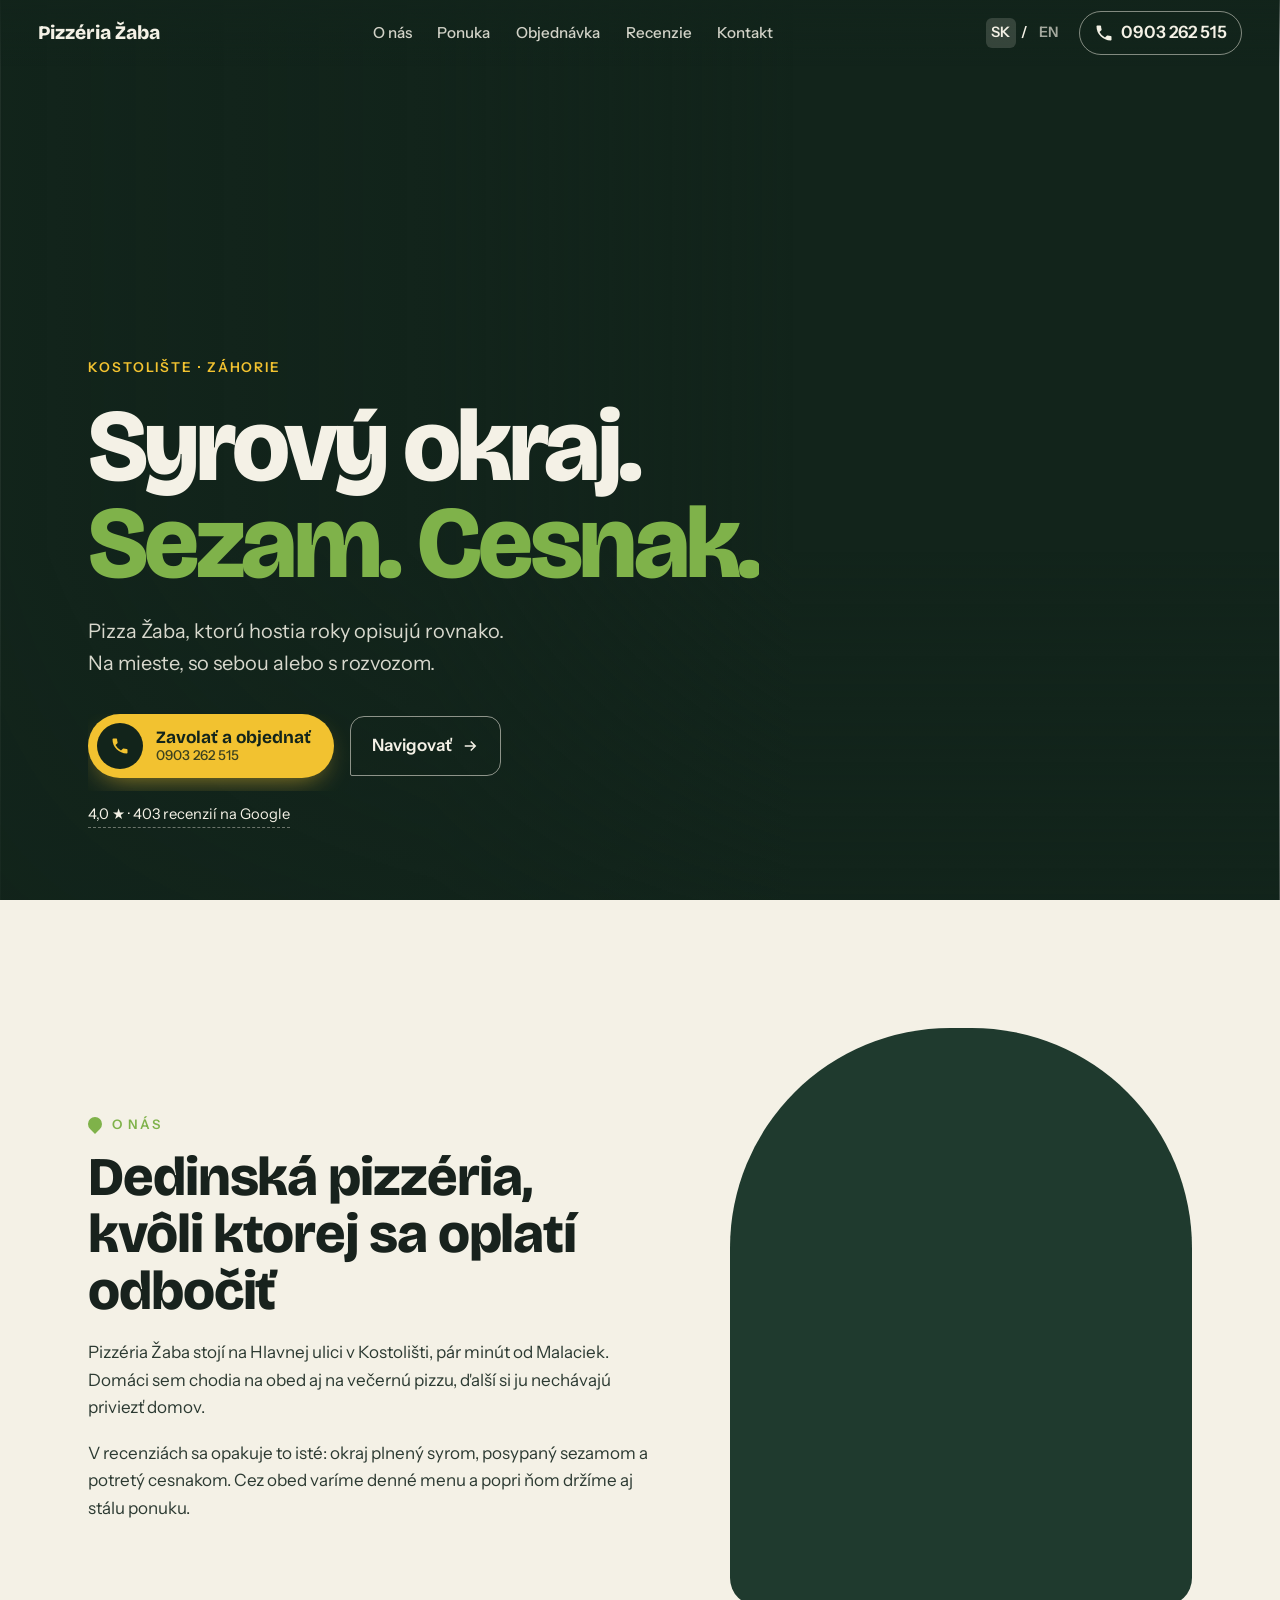
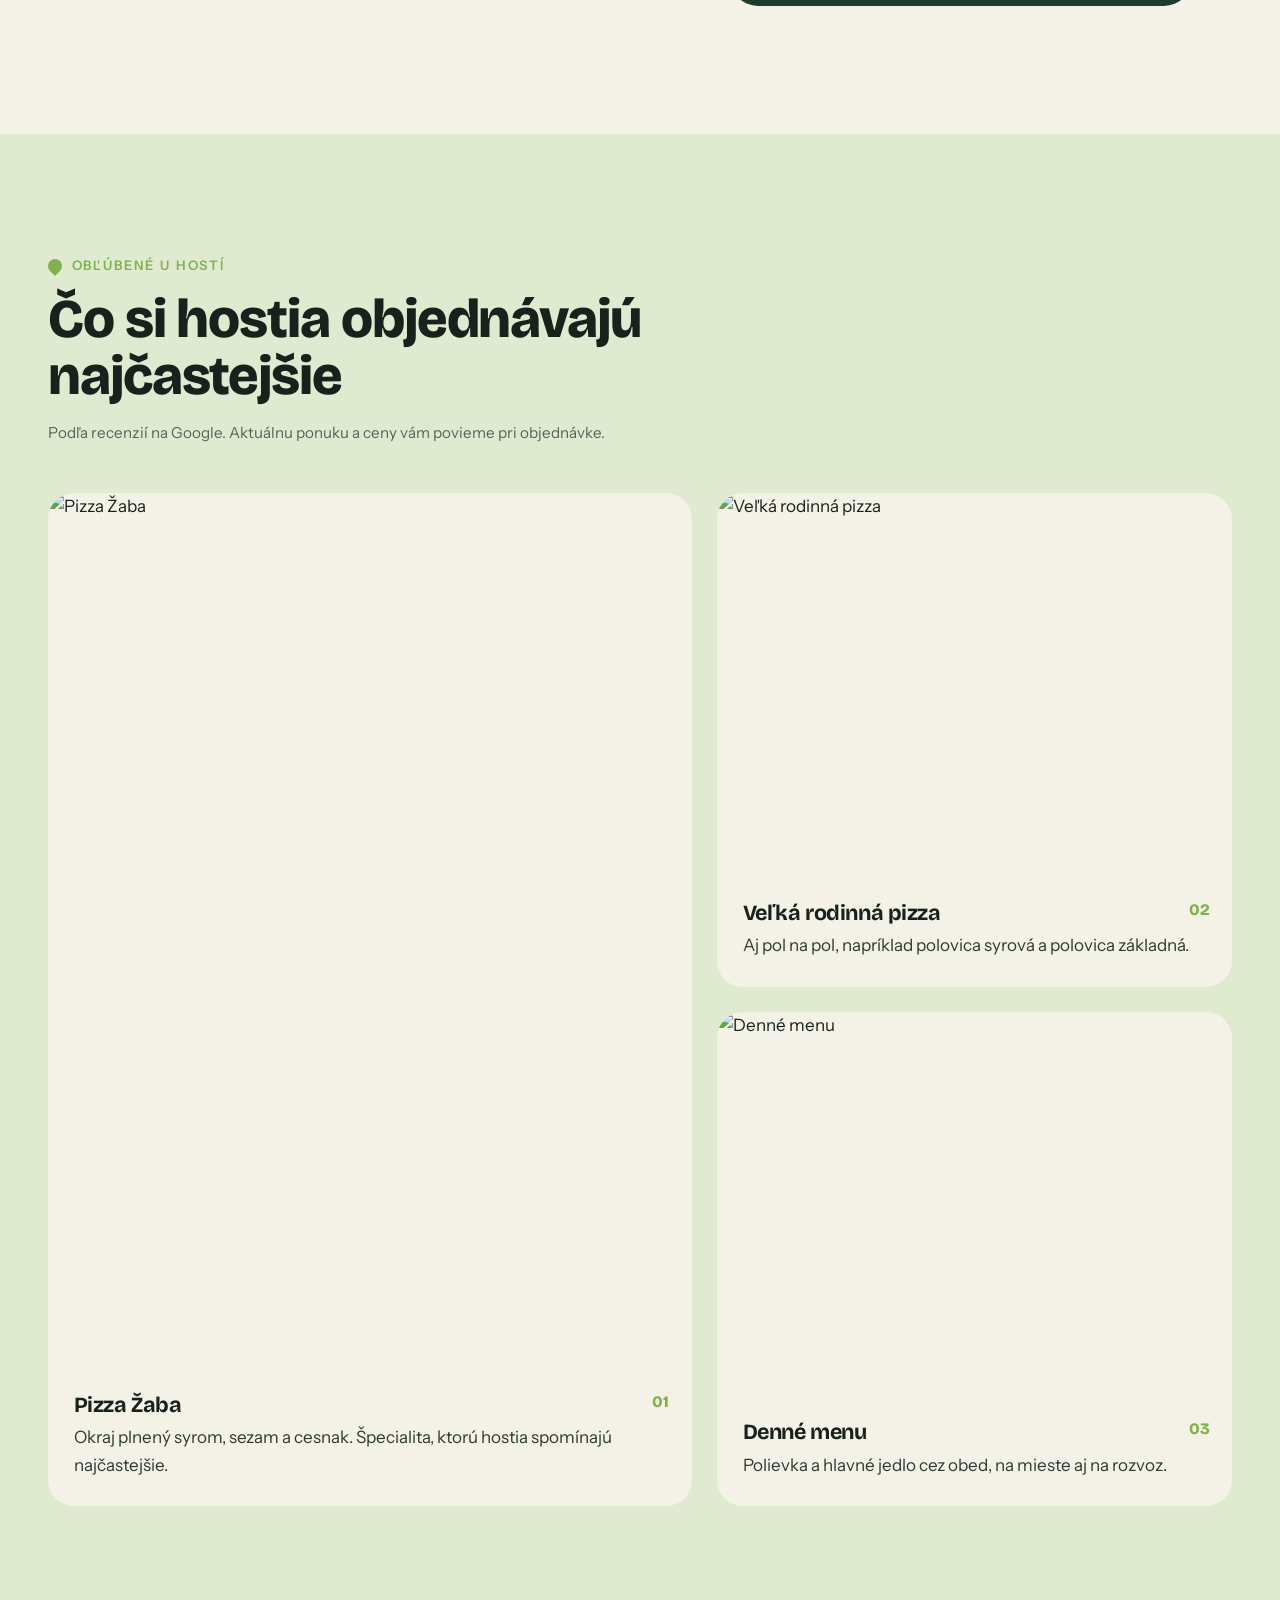
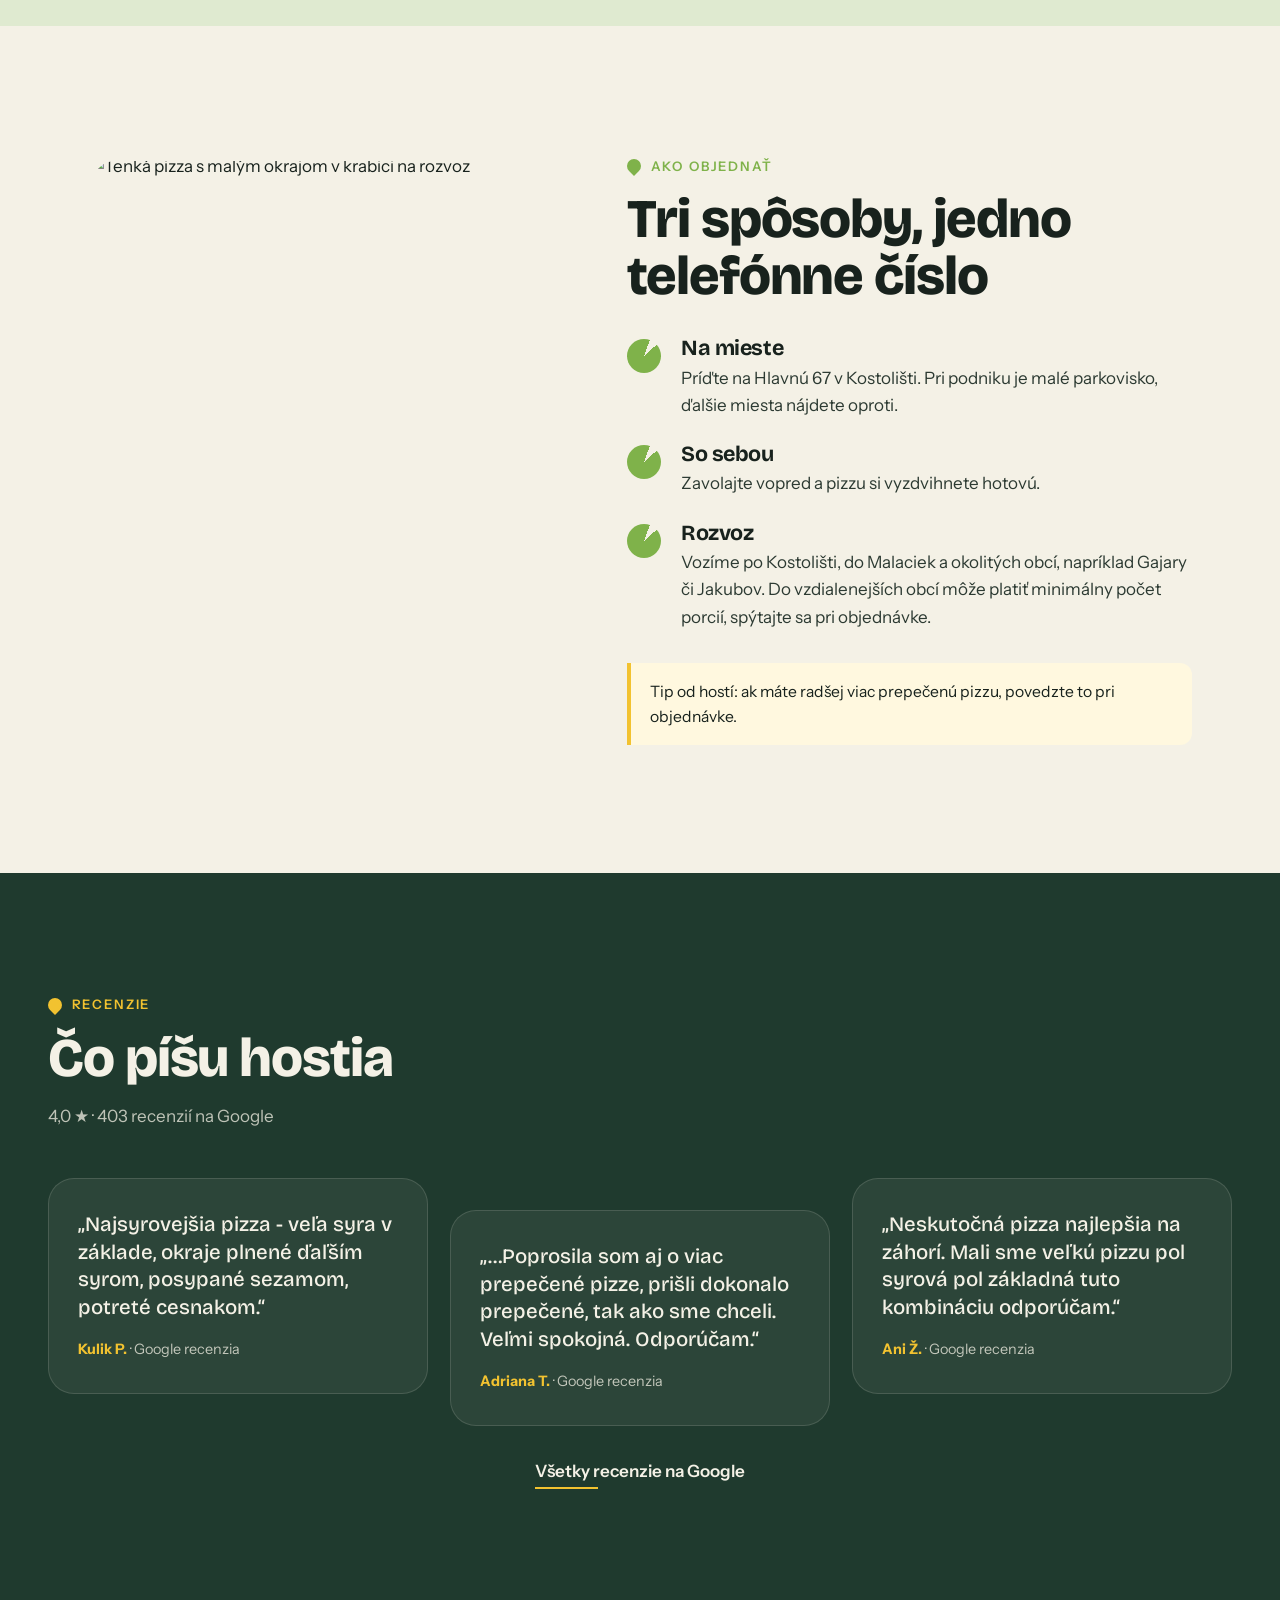
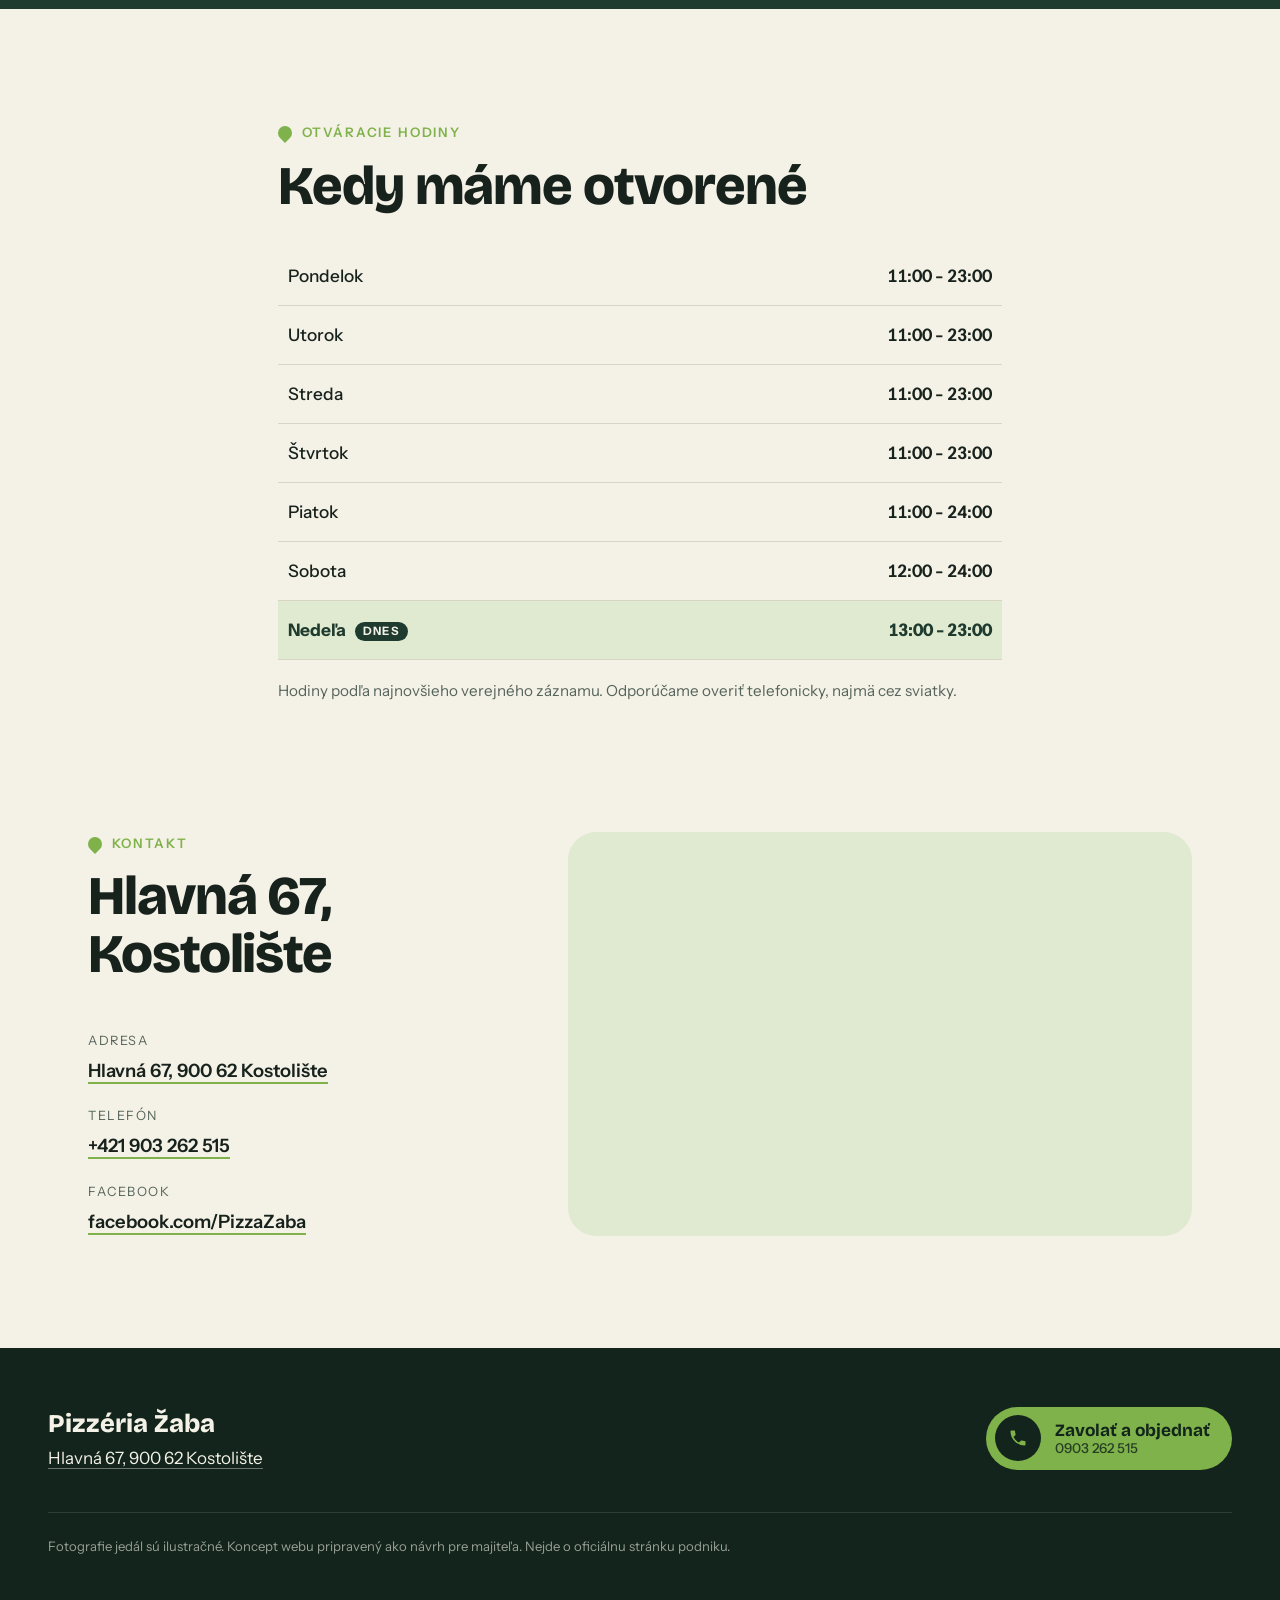
==== commit 5fa4a337: "Hours heading 'Kedy máme otvorené', Ž favicon in green circle Co-Authored-By: Claude Opus 5.5 <norep" ====
--- a/index.html
+++ b/index.html
@@ -19,8 +19,9 @@
 <meta name="twitter:image" content="https://d2ol7oe51mr4n9.cloudfront.net/user_3MTZnFvjkCL177G4s4ZFTQoPxbl/92a9ab93-fe27-45d0-83d5-f88aacd85fcf.jpg">
 <link rel="alternate" hreflang="sk" href="./">
 <link rel="alternate" hreflang="en" href="en/">
-<link rel="icon" type="image/png" sizes="32x32" href="https://d2ol7oe51mr4n9.cloudfront.net/user_3MTZnFvjkCL177G4s4ZFTQoPxbl/775f0534-71fd-4171-b6cd-9271fd689396.png">
-<link rel="apple-touch-icon" href="https://d2ol7oe51mr4n9.cloudfront.net/user_3MTZnFvjkCL177G4s4ZFTQoPxbl/a95bd1aa-ff75-4f11-9519-4f88020c6ad1.png">
+<link rel="icon" type="image/svg+xml" href="assets/favicon.svg">
+<link rel="icon" type="image/png" sizes="32x32" href="assets/favicon-32.png">
+<link rel="apple-touch-icon" href="assets/apple-touch-icon.png">
 <link rel="preconnect" href="https://fonts.googleapis.com">
 <link rel="preconnect" href="https://fonts.gstatic.com" crossorigin>
 <link rel="preconnect" href="https://d2ol7oe51mr4n9.cloudfront.net">
@@ -74,7 +75,7 @@
     <a class="zb-allreviews" href="https://www.google.com/maps/search/?api=1&query=Pizz%C3%A9ria%20%C5%BDaba%2C%20Hlavn%C3%A1%2067%2C%20900%2062%20Kostoli%C5%A1te" target="_blank" rel="noopener">Všetky recenzie na Google</a>
   </section>
   <section id="hodiny" class="zb-hours">
-    <div class="zb-section-head"><p class="zb-kicker">Otváracie hodiny</p><h2>Otvorené od:</h2></div>
+    <div class="zb-section-head"><p class="zb-kicker">Otváracie hodiny</p><h2>Kedy máme otvorené</h2></div>
     <table class="zb-table" data-today="dnes"><tbody><tr data-day="0"><th scope="row">Pondelok</th><td>11:00 - 23:00</td></tr><tr data-day="1"><th scope="row">Utorok</th><td>11:00 - 23:00</td></tr><tr data-day="2"><th scope="row">Streda</th><td>11:00 - 23:00</td></tr><tr data-day="3"><th scope="row">Štvrtok</th><td>11:00 - 23:00</td></tr><tr data-day="4"><th scope="row">Piatok</th><td>11:00 - 24:00</td></tr><tr data-day="5"><th scope="row">Sobota</th><td>12:00 - 24:00</td></tr><tr data-day="6"><th scope="row">Nedeľa</th><td>13:00 - 23:00</td></tr></tbody></table>
     <p class="zb-muted">Hodiny podľa najnovšieho verejného záznamu. Odporúčame overiť telefonicky, najmä cez sviatky.</p>
   </section>
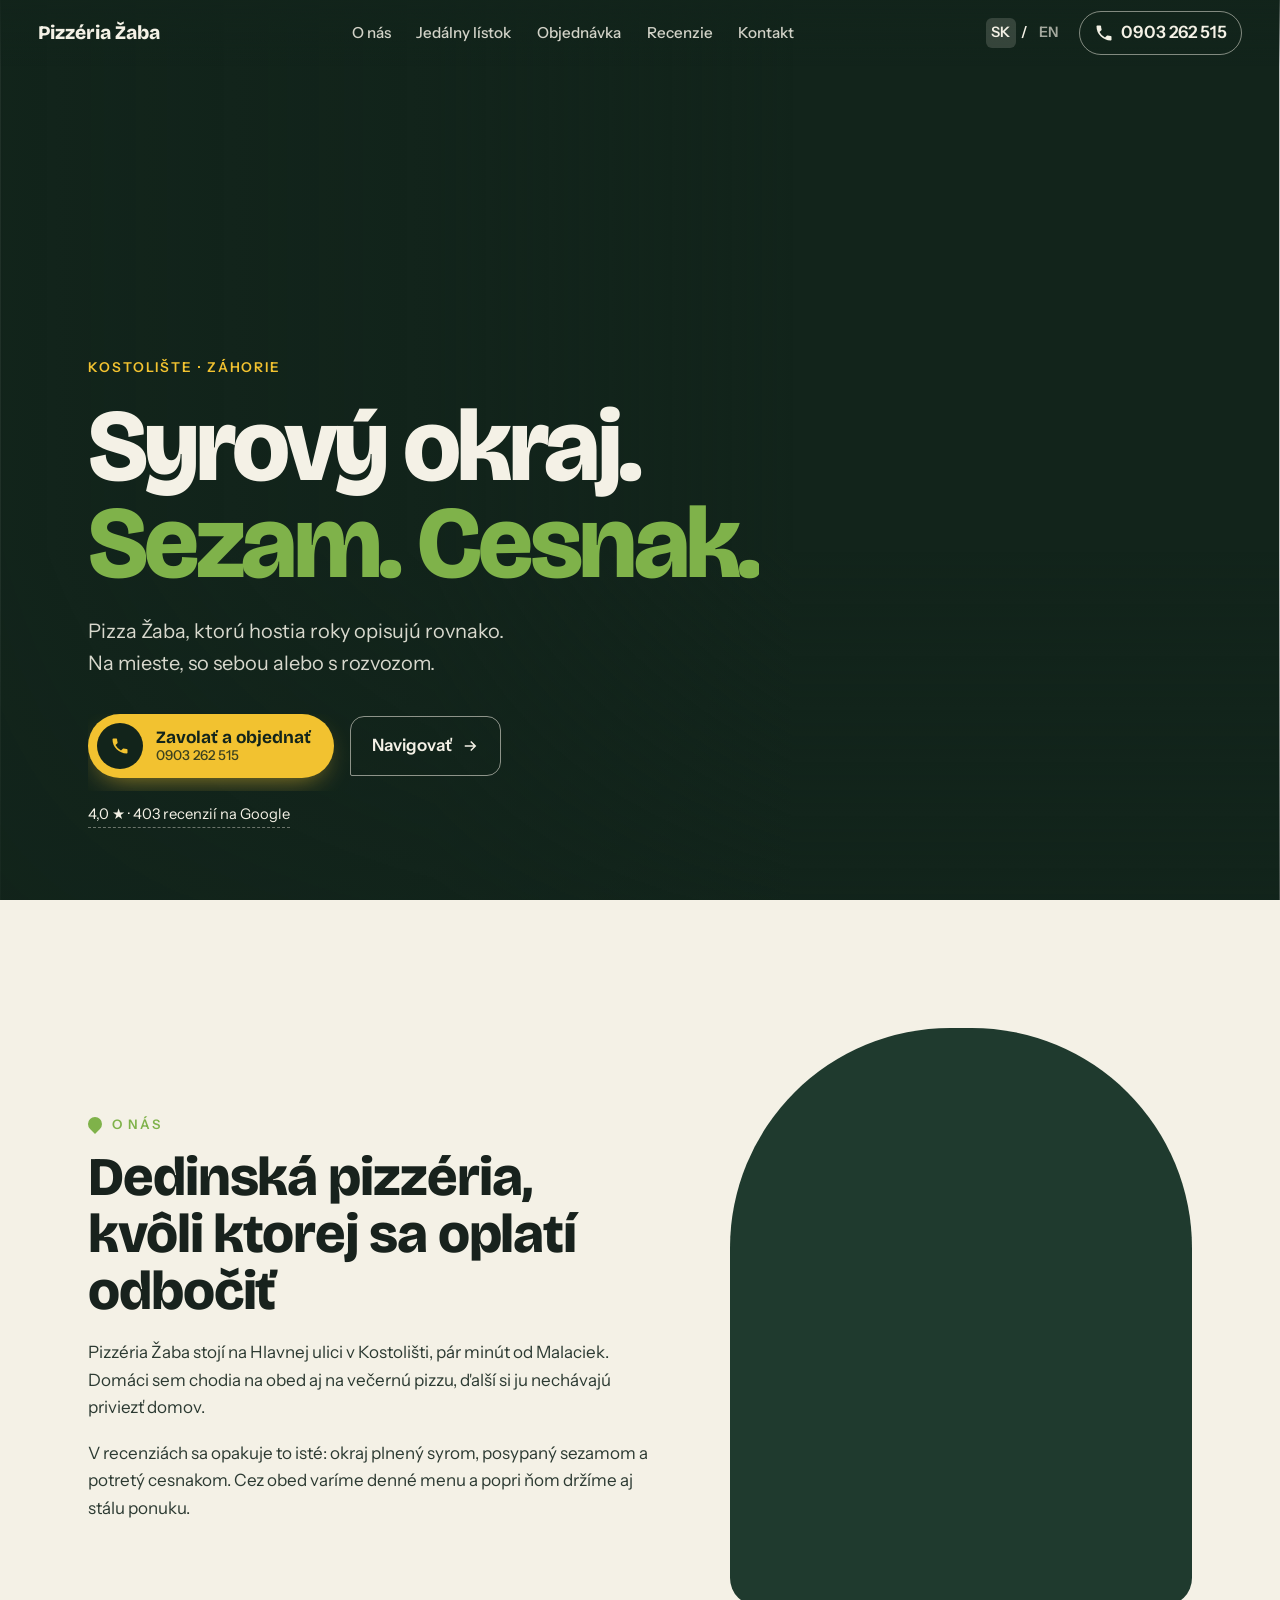
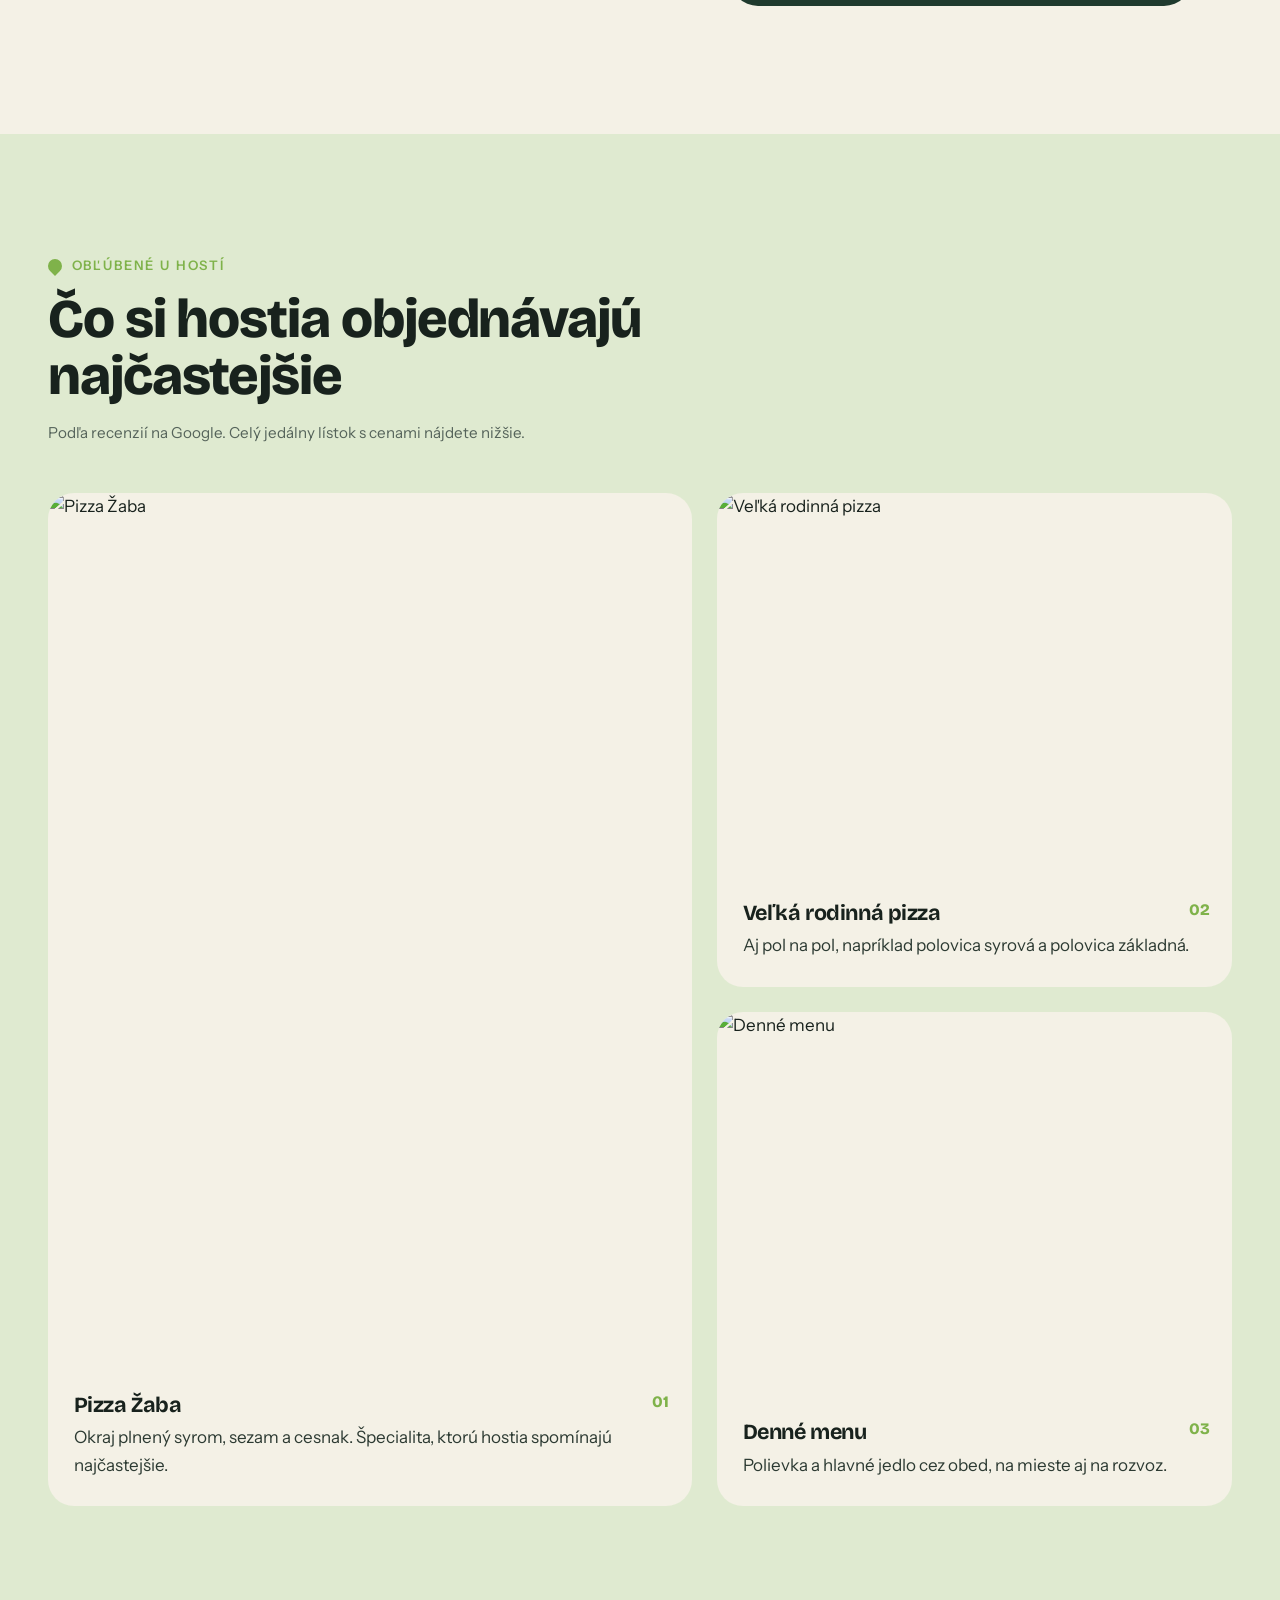
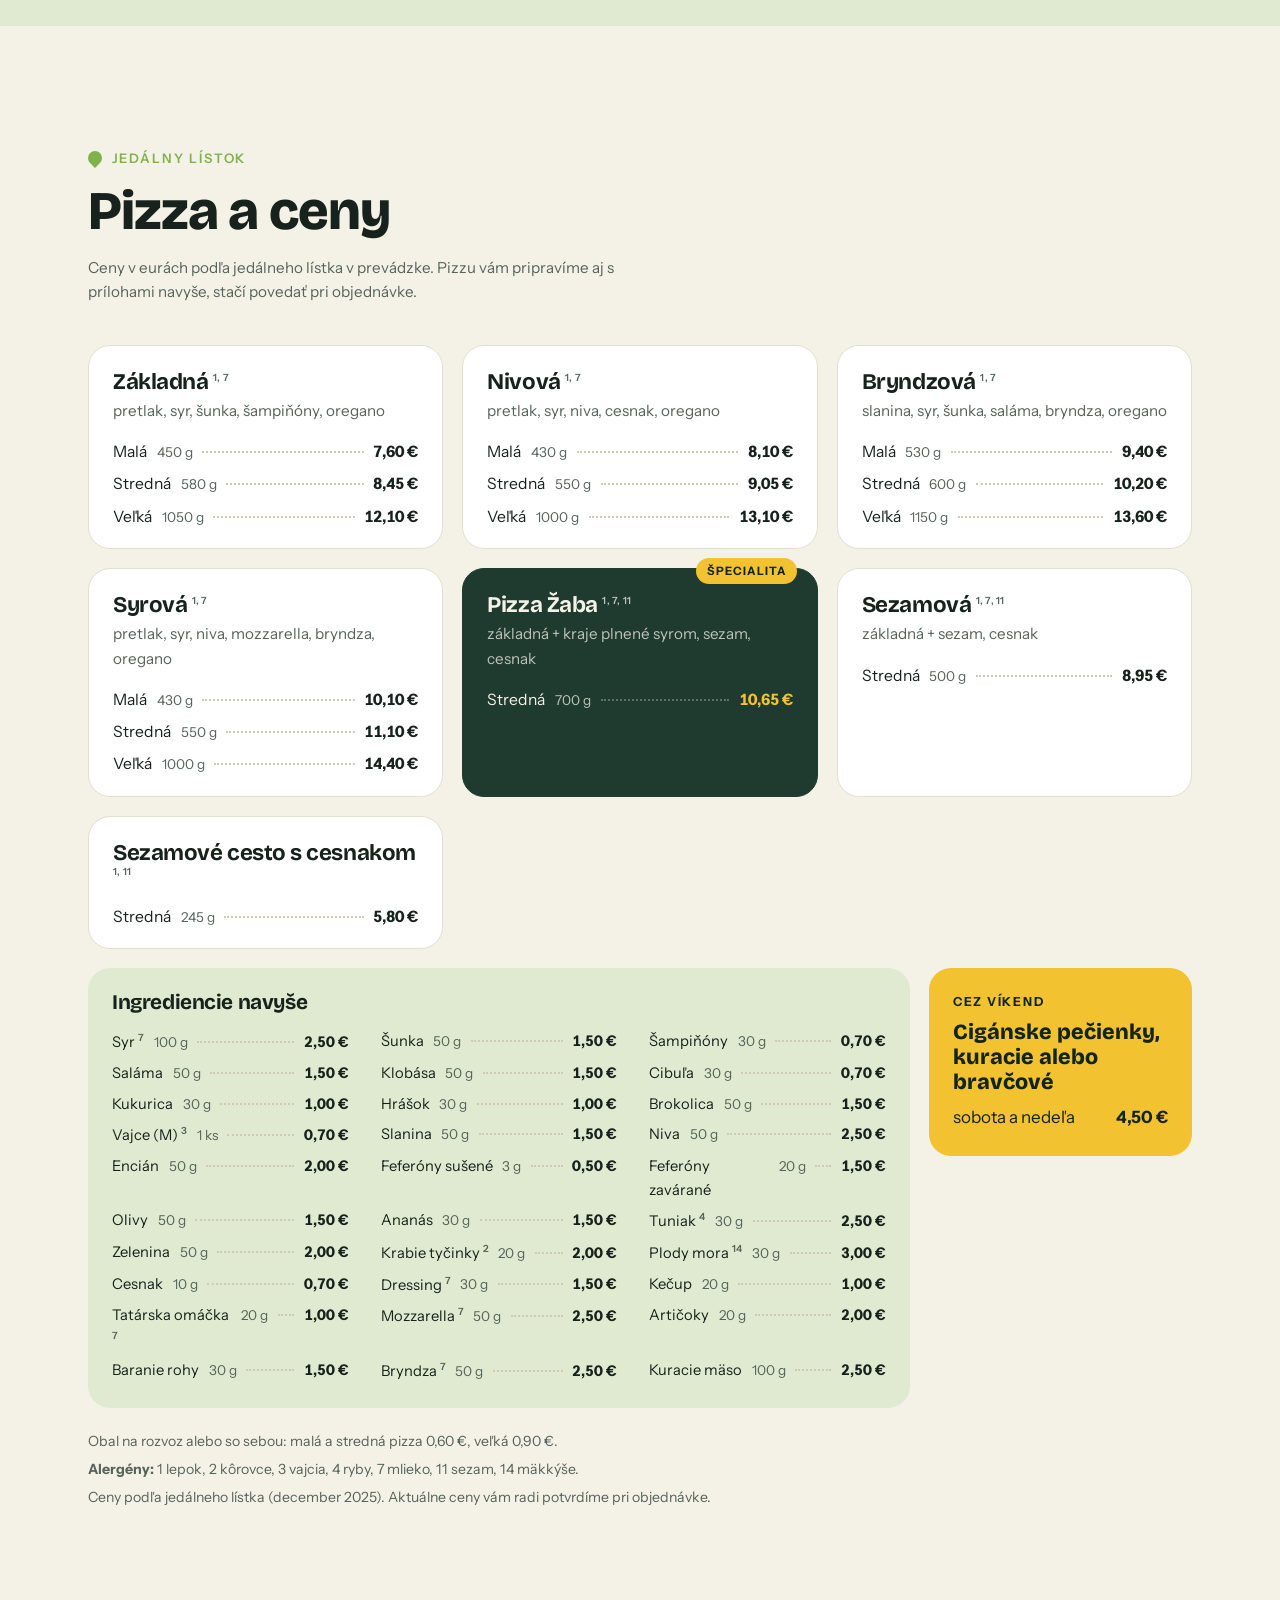
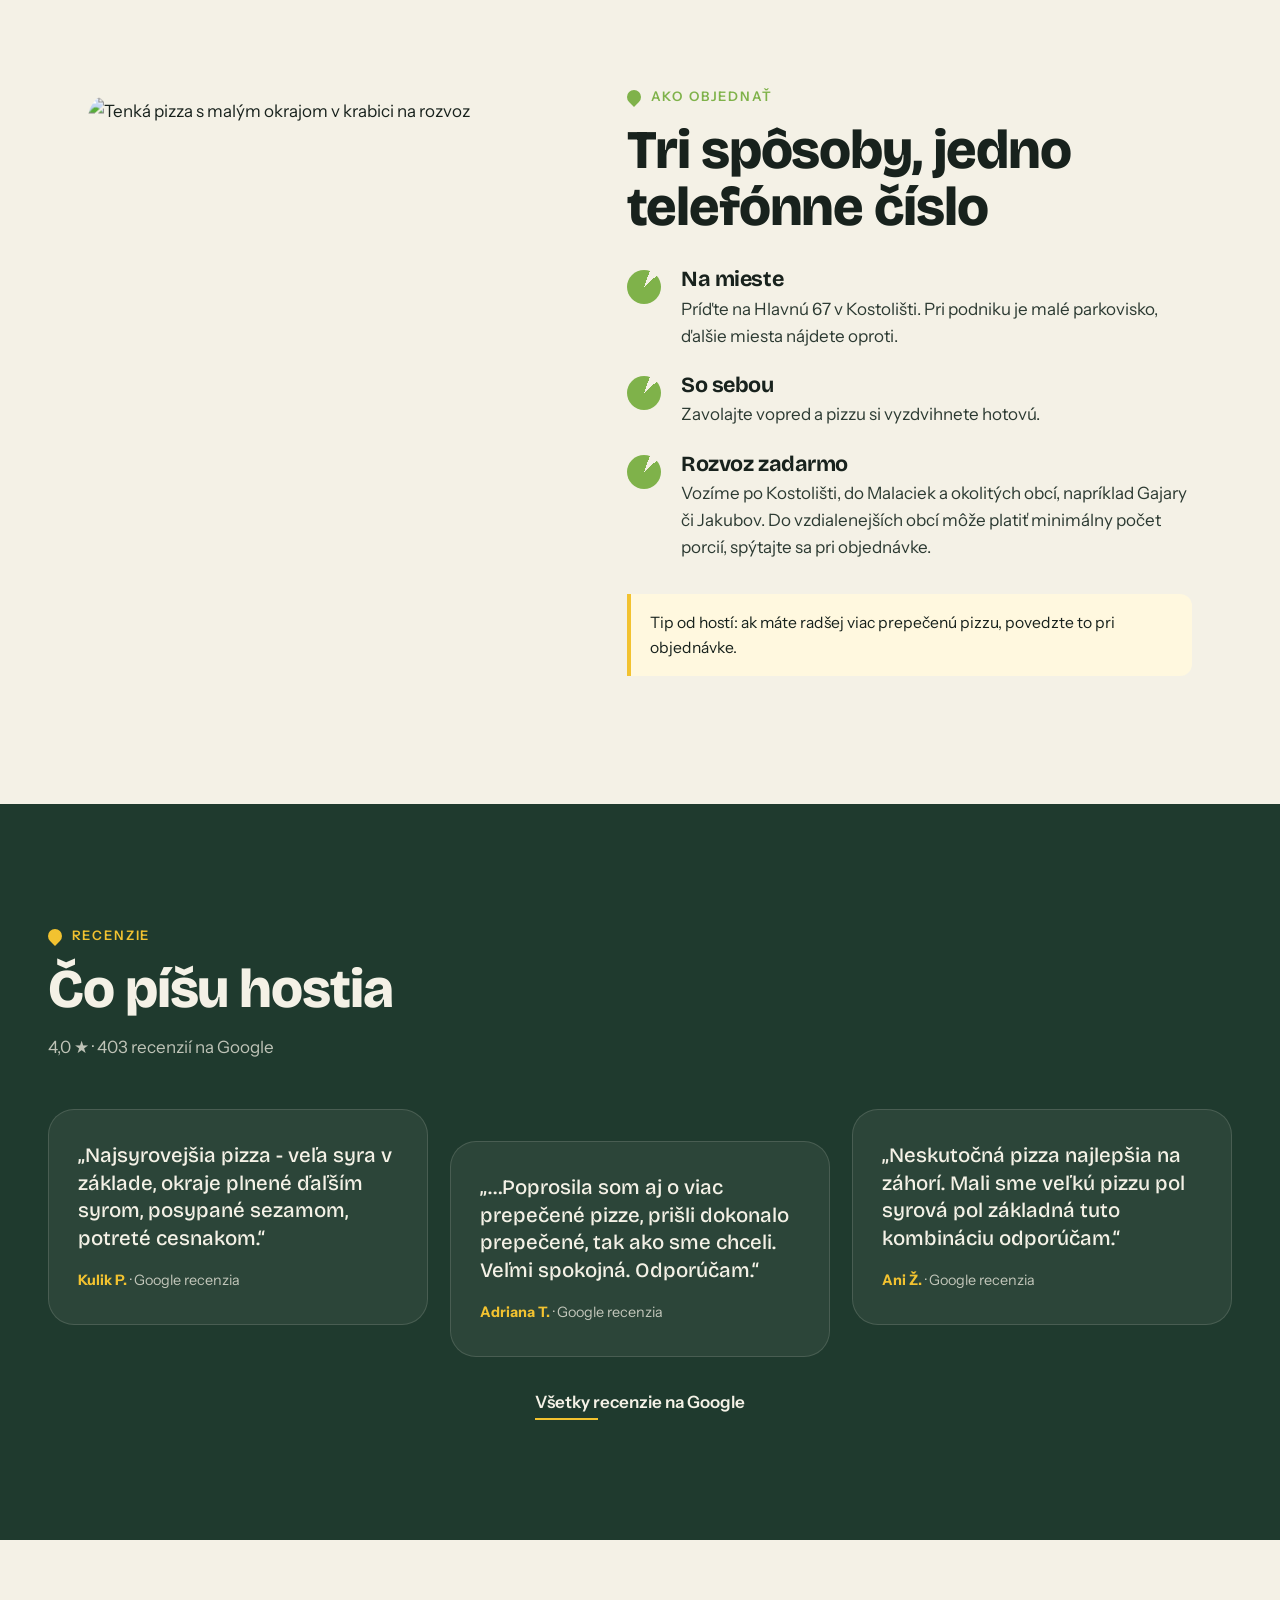
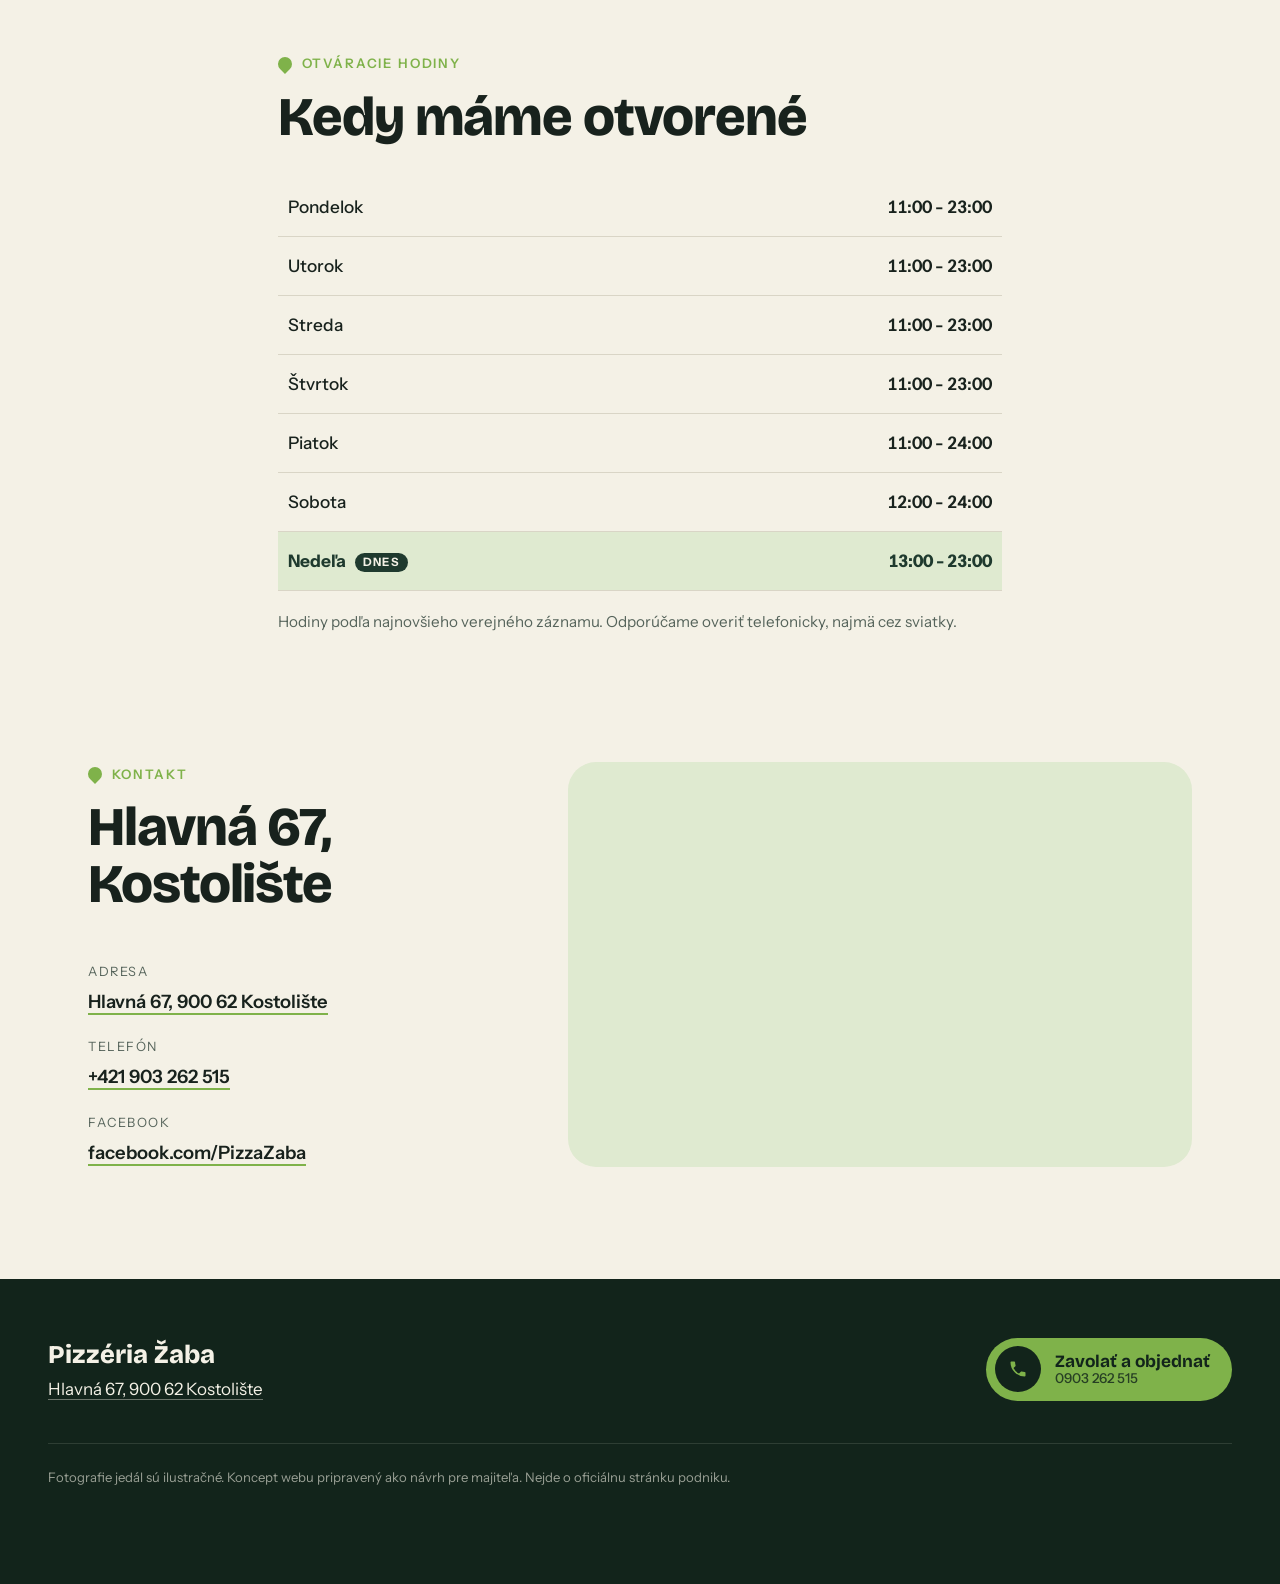
==== commit 0d019e7e: "Add full pizza menu with prices, extras, weekend special and allergens Co-Authored-By: Claude Opus 5" ====
--- a/index.html
+++ b/index.html
@@ -36,7 +36,7 @@
 <a class="zb-skip" href="#obsah">Preskočiť na obsah</a>
 <header class="zb-header">
   <a class="zb-brand" href="./"><span>Pizzéria Žaba</span></a>
-  <nav class="zb-nav" aria-label="Menu"><a href="#o-nas">O nás</a><a href="#ponuka">Ponuka</a><a href="#objednavka">Objednávka</a><a href="#recenzie">Recenzie</a><a href="#kontakt">Kontakt</a></nav>
+  <nav class="zb-nav" aria-label="Menu"><a href="#o-nas">O nás</a><a href="#jedalny-listok">Jedálny lístok</a><a href="#objednavka">Objednávka</a><a href="#recenzie">Recenzie</a><a href="#kontakt">Kontakt</a></nav>
   <div class="zb-header__right">
     <nav class="zb-lang" aria-label="Jazyk"><a href="./" hreflang="sk" lang="sk" aria-current="true">SK</a><span aria-hidden="true">/</span><a href="en/" hreflang="en" lang="en">EN</a></nav>
     <a class="zb-header__phone" href="tel:+421903262515" aria-label="Telefón: 0903 262 515"><svg viewBox="0 0 24 24" width="20" height="20" aria-hidden="true"><path fill="currentColor" d="M6.6 10.8a15.1 15.1 0 0 0 6.6 6.6l2.2-2.2c.3-.3.7-.4 1-.2 1.1.4 2.3.6 3.6.6.6 0 1 .4 1 1V20c0 .6-.4 1-1 1A17 17 0 0 1 3 4c0-.6.4-1 1-1h3.5c.6 0 1 .4 1 1 0 1.3.2 2.5.6 3.6.1.3 0 .7-.2 1z"/></svg><span>0903 262 515</span></a>
@@ -62,12 +62,21 @@
     <figure class="zb-about__fig" data-parallax><img src="https://d2ol7oe51mr4n9.cloudfront.net/user_3MTZnFvjkCL177G4s4ZFTQoPxbl/2a8e0496-0ccf-4863-8343-730c3c920f18.webp" alt="Ťahajúci sa syr z okraja so sezamom" loading="lazy" width="900" height="1125" data-depth="-0.06"></figure>
   </section>
   <section id="ponuka" class="zb-menu">
-    <div class="zb-section-head"><p class="zb-kicker">Obľúbené u hostí</p><h2>Čo si hostia objednávajú najčastejšie</h2><p class="zb-muted">Podľa recenzií na Google. Aktuálnu ponuku a ceny vám povieme pri objednávke.</p></div>
+    <div class="zb-section-head"><p class="zb-kicker">Obľúbené u hostí</p><h2>Čo si hostia objednávajú najčastejšie</h2><p class="zb-muted">Podľa recenzií na Google. Celý jedálny lístok s cenami nájdete nižšie.</p></div>
     <ol class="zb-dishes"><li class="zb-dish zb-dish--0"><div class="zb-dish__img"><img src="https://d2ol7oe51mr4n9.cloudfront.net/user_3MTZnFvjkCL177G4s4ZFTQoPxbl/c4f4fc24-3099-4a40-80f9-17d9d544c334.webp" alt="Pizza Žaba" loading="lazy"></div><div class="zb-dish__body"><span class="zb-dish__num">01</span><h3>Pizza Žaba</h3><p>Okraj plnený syrom, sezam a cesnak. Špecialita, ktorú hostia spomínajú najčastejšie.</p></div></li><li class="zb-dish zb-dish--1"><div class="zb-dish__img"><img src="https://d2ol7oe51mr4n9.cloudfront.net/user_3MTZnFvjkCL177G4s4ZFTQoPxbl/836941b7-be4a-4827-b791-629952f23568.webp" alt="Veľká rodinná pizza" loading="lazy"></div><div class="zb-dish__body"><span class="zb-dish__num">02</span><h3>Veľká rodinná pizza</h3><p>Aj pol na pol, napríklad polovica syrová a polovica základná.</p></div></li><li class="zb-dish zb-dish--2"><div class="zb-dish__img"><img src="https://d2ol7oe51mr4n9.cloudfront.net/user_3MTZnFvjkCL177G4s4ZFTQoPxbl/450eb90e-23e8-43f9-9cfb-1058ea4b4fdb.webp" alt="Denné menu" loading="lazy"></div><div class="zb-dish__body"><span class="zb-dish__num">03</span><h3>Denné menu</h3><p>Polievka a hlavné jedlo cez obed, na mieste aj na rozvoz.</p></div></li></ol>
+  </section>
+  <section id="jedalny-listok" class="zb-jl">
+    <div class="zb-section-head"><p class="zb-kicker">Jedálny lístok</p><h2>Pizza a ceny</h2><p class="zb-muted">Ceny v eurách podľa jedálneho lístka v prevádzke. Pizzu vám pripravíme aj s prílohami navyše, stačí povedať pri objednávke.</p></div>
+    <div class="zb-jl__grid"><article class="zb-pz"><h3>Základná <sup title="Alergény">1, 7</sup></h3><p>pretlak, syr, šunka, šampiňóny, oregano</p><ul><li><span>Malá</span><span class="zb-pz__g">450 g</span><span class="zb-pz__dots"></span><strong>7,60 €</strong></li><li><span>Stredná</span><span class="zb-pz__g">580 g</span><span class="zb-pz__dots"></span><strong>8,45 €</strong></li><li><span>Veľká</span><span class="zb-pz__g">1050 g</span><span class="zb-pz__dots"></span><strong>12,10 €</strong></li></ul></article><article class="zb-pz"><h3>Nivová <sup title="Alergény">1, 7</sup></h3><p>pretlak, syr, niva, cesnak, oregano</p><ul><li><span>Malá</span><span class="zb-pz__g">430 g</span><span class="zb-pz__dots"></span><strong>8,10 €</strong></li><li><span>Stredná</span><span class="zb-pz__g">550 g</span><span class="zb-pz__dots"></span><strong>9,05 €</strong></li><li><span>Veľká</span><span class="zb-pz__g">1000 g</span><span class="zb-pz__dots"></span><strong>13,10 €</strong></li></ul></article><article class="zb-pz"><h3>Bryndzová <sup title="Alergény">1, 7</sup></h3><p>slanina, syr, šunka, saláma, bryndza, oregano</p><ul><li><span>Malá</span><span class="zb-pz__g">530 g</span><span class="zb-pz__dots"></span><strong>9,40 €</strong></li><li><span>Stredná</span><span class="zb-pz__g">600 g</span><span class="zb-pz__dots"></span><strong>10,20 €</strong></li><li><span>Veľká</span><span class="zb-pz__g">1150 g</span><span class="zb-pz__dots"></span><strong>13,60 €</strong></li></ul></article><article class="zb-pz"><h3>Syrová <sup title="Alergény">1, 7</sup></h3><p>pretlak, syr, niva, mozzarella, bryndza, oregano</p><ul><li><span>Malá</span><span class="zb-pz__g">430 g</span><span class="zb-pz__dots"></span><strong>10,10 €</strong></li><li><span>Stredná</span><span class="zb-pz__g">550 g</span><span class="zb-pz__dots"></span><strong>11,10 €</strong></li><li><span>Veľká</span><span class="zb-pz__g">1000 g</span><span class="zb-pz__dots"></span><strong>14,40 €</strong></li></ul></article><article class="zb-pz zb-pz--sig"><span class="zb-pz__sig">Špecialita</span><h3>Pizza Žaba <sup title="Alergény">1, 7, 11</sup></h3><p>základná + kraje plnené syrom, sezam, cesnak</p><ul><li><span>Stredná</span><span class="zb-pz__g">700 g</span><span class="zb-pz__dots"></span><strong>10,65 €</strong></li></ul></article><article class="zb-pz"><h3>Sezamová <sup title="Alergény">1, 7, 11</sup></h3><p>základná + sezam, cesnak</p><ul><li><span>Stredná</span><span class="zb-pz__g">500 g</span><span class="zb-pz__dots"></span><strong>8,95 €</strong></li></ul></article><article class="zb-pz"><h3>Sezamové cesto s cesnakom <sup title="Alergény">1, 11</sup></h3><ul><li><span>Stredná</span><span class="zb-pz__g">245 g</span><span class="zb-pz__dots"></span><strong>5,80 €</strong></li></ul></article></div>
+    <div class="zb-jl__side">
+      <div class="zb-extras"><h3>Ingrediencie navyše</h3><ul><li><span>Syr <sup>7</sup></span><span class="zb-pz__g">100 g</span><span class="zb-pz__dots"></span><strong>2,50 €</strong></li><li><span>Šunka</span><span class="zb-pz__g">50 g</span><span class="zb-pz__dots"></span><strong>1,50 €</strong></li><li><span>Šampiňóny</span><span class="zb-pz__g">30 g</span><span class="zb-pz__dots"></span><strong>0,70 €</strong></li><li><span>Saláma</span><span class="zb-pz__g">50 g</span><span class="zb-pz__dots"></span><strong>1,50 €</strong></li><li><span>Klobása</span><span class="zb-pz__g">50 g</span><span class="zb-pz__dots"></span><strong>1,50 €</strong></li><li><span>Cibuľa</span><span class="zb-pz__g">30 g</span><span class="zb-pz__dots"></span><strong>0,70 €</strong></li><li><span>Kukurica</span><span class="zb-pz__g">30 g</span><span class="zb-pz__dots"></span><strong>1,00 €</strong></li><li><span>Hrášok</span><span class="zb-pz__g">30 g</span><span class="zb-pz__dots"></span><strong>1,00 €</strong></li><li><span>Brokolica</span><span class="zb-pz__g">50 g</span><span class="zb-pz__dots"></span><strong>1,50 €</strong></li><li><span>Vajce (M) <sup>3</sup></span><span class="zb-pz__g">1 ks</span><span class="zb-pz__dots"></span><strong>0,70 €</strong></li><li><span>Slanina</span><span class="zb-pz__g">50 g</span><span class="zb-pz__dots"></span><strong>1,50 €</strong></li><li><span>Niva</span><span class="zb-pz__g">50 g</span><span class="zb-pz__dots"></span><strong>2,50 €</strong></li><li><span>Encián</span><span class="zb-pz__g">50 g</span><span class="zb-pz__dots"></span><strong>2,00 €</strong></li><li><span>Feferóny sušené</span><span class="zb-pz__g">3 g</span><span class="zb-pz__dots"></span><strong>0,50 €</strong></li><li><span>Feferóny zavárané</span><span class="zb-pz__g">20 g</span><span class="zb-pz__dots"></span><strong>1,50 €</strong></li><li><span>Olivy</span><span class="zb-pz__g">50 g</span><span class="zb-pz__dots"></span><strong>1,50 €</strong></li><li><span>Ananás</span><span class="zb-pz__g">30 g</span><span class="zb-pz__dots"></span><strong>1,50 €</strong></li><li><span>Tuniak <sup>4</sup></span><span class="zb-pz__g">30 g</span><span class="zb-pz__dots"></span><strong>2,50 €</strong></li><li><span>Zelenina</span><span class="zb-pz__g">50 g</span><span class="zb-pz__dots"></span><strong>2,00 €</strong></li><li><span>Krabie tyčinky <sup>2</sup></span><span class="zb-pz__g">20 g</span><span class="zb-pz__dots"></span><strong>2,00 €</strong></li><li><span>Plody mora <sup>14</sup></span><span class="zb-pz__g">30 g</span><span class="zb-pz__dots"></span><strong>3,00 €</strong></li><li><span>Cesnak</span><span class="zb-pz__g">10 g</span><span class="zb-pz__dots"></span><strong>0,70 €</strong></li><li><span>Dressing <sup>7</sup></span><span class="zb-pz__g">30 g</span><span class="zb-pz__dots"></span><strong>1,50 €</strong></li><li><span>Kečup</span><span class="zb-pz__g">20 g</span><span class="zb-pz__dots"></span><strong>1,00 €</strong></li><li><span>Tatárska omáčka <sup>7</sup></span><span class="zb-pz__g">20 g</span><span class="zb-pz__dots"></span><strong>1,00 €</strong></li><li><span>Mozzarella <sup>7</sup></span><span class="zb-pz__g">50 g</span><span class="zb-pz__dots"></span><strong>2,50 €</strong></li><li><span>Artičoky</span><span class="zb-pz__g">20 g</span><span class="zb-pz__dots"></span><strong>2,00 €</strong></li><li><span>Baranie rohy</span><span class="zb-pz__g">30 g</span><span class="zb-pz__dots"></span><strong>1,50 €</strong></li><li><span>Bryndza <sup>7</sup></span><span class="zb-pz__g">50 g</span><span class="zb-pz__dots"></span><strong>2,50 €</strong></li><li><span>Kuracie mäso</span><span class="zb-pz__g">100 g</span><span class="zb-pz__dots"></span><strong>2,50 €</strong></li></ul></div>
+      <div class="zb-weekend"><p class="zb-weekend__k">Cez víkend</p><p class="zb-weekend__t">Cigánske pečienky, kuracie alebo bravčové</p><p class="zb-weekend__d">sobota a nedeľa <strong>4,50 €</strong></p></div>
+    </div>
+    <div class="zb-jl__notes"><p>Obal na rozvoz alebo so sebou: malá a stredná pizza 0,60 €, veľká 0,90 €.</p><p><strong>Alergény:</strong> 1 lepok, 2 kôrovce, 3 vajcia, 4 ryby, 7 mlieko, 11 sezam, 14 mäkkýše.</p><p>Ceny podľa jedálneho lístka (december 2025). Aktuálne ceny vám radi potvrdíme pri objednávke.</p></div>
   </section>
   <section id="objednavka" class="zb-order">
     <div class="zb-order__img" data-parallax><img src="https://d2ol7oe51mr4n9.cloudfront.net/user_3MTZnFvjkCL177G4s4ZFTQoPxbl/1dc47b1b-2bfb-42c4-9e3f-b0050ae50679.webp" alt="Tenká pizza s malým okrajom v krabici na rozvoz" loading="lazy" data-depth="-0.05"></div>
-    <div class="zb-order__body"><p class="zb-kicker">Ako objednať</p><h2>Tri spôsoby, jedno telefónne číslo</h2><ul class="zb-steps"><li><span class="zb-pad" aria-hidden="true"></span><div><h3>Na mieste</h3><p>Príďte na Hlavnú 67 v Kostolišti. Pri podniku je malé parkovisko, ďalšie miesta nájdete oproti.</p></div></li><li><span class="zb-pad" aria-hidden="true"></span><div><h3>So sebou</h3><p>Zavolajte vopred a pizzu si vyzdvihnete hotovú.</p></div></li><li><span class="zb-pad" aria-hidden="true"></span><div><h3>Rozvoz</h3><p>Vozíme po Kostolišti, do Malaciek a okolitých obcí, napríklad Gajary či Jakubov. Do vzdialenejších obcí môže platiť minimálny počet porcií, spýtajte sa pri objednávke.</p></div></li></ul><p class="zb-tip">Tip od hostí: ak máte radšej viac prepečenú pizzu, povedzte to pri objednávke.</p></div>
+    <div class="zb-order__body"><p class="zb-kicker">Ako objednať</p><h2>Tri spôsoby, jedno telefónne číslo</h2><ul class="zb-steps"><li><span class="zb-pad" aria-hidden="true"></span><div><h3>Na mieste</h3><p>Príďte na Hlavnú 67 v Kostolišti. Pri podniku je malé parkovisko, ďalšie miesta nájdete oproti.</p></div></li><li><span class="zb-pad" aria-hidden="true"></span><div><h3>So sebou</h3><p>Zavolajte vopred a pizzu si vyzdvihnete hotovú.</p></div></li><li><span class="zb-pad" aria-hidden="true"></span><div><h3>Rozvoz zadarmo</h3><p>Vozíme po Kostolišti, do Malaciek a okolitých obcí, napríklad Gajary či Jakubov. Do vzdialenejších obcí môže platiť minimálny počet porcií, spýtajte sa pri objednávke.</p></div></li></ul><p class="zb-tip">Tip od hostí: ak máte radšej viac prepečenú pizzu, povedzte to pri objednávke.</p></div>
   </section>
   <section id="recenzie" class="zb-reviews">
     <div class="zb-section-head zb-section-head--light"><p class="zb-kicker">Recenzie</p><h2>Čo píšu hostia</h2><p class="zb-reviews__score">4,0 ★ · 403 recenzií na Google</p></div>
--- a/assets/site.css
+++ b/assets/site.css
@@ -166,3 +166,33 @@
   .zb-hero-video { display: none; }
   [data-depth] { transform: none !important; }
 }
+
+/* jedálny lístok */
+.zb-jl { width: min(1200px, 100%); margin: 0 auto; padding: clamp(4.5rem, 10vw, 7.5rem) clamp(1.2rem, 4vw, 3rem) clamp(2rem, 5vw, 3rem); }
+.zb-jl .zb-section-head { margin-bottom: 2.5rem; }
+.zb-jl__grid { display: grid; grid-template-columns: repeat(auto-fill, minmax(320px, 1fr)); gap: 1.2rem; }
+.zb-pz { position: relative; background: #fff; border: 1px solid #e3dfcf; border-radius: 22px; padding: 1.5rem 1.5rem 1.2rem; }
+.zb-pz h3 { font-size: 1.4rem; }
+.zb-pz sup, .zb-extras sup { font-family: var(--zb-body); font-size: 0.62rem; font-weight: 600; color: var(--zb-muted); letter-spacing: 0.02em; vertical-align: super; }
+.zb-pz p { margin-top: 0.35rem !important; color: var(--zb-muted); font-size: 0.95rem; }
+.zb-pz ul, .zb-extras ul { list-style: none; padding: 0; margin: 1rem 0 0; display: grid; gap: 0.45rem; }
+.zb-pz li, .zb-extras li { display: flex; align-items: baseline; gap: 0.6rem; font-size: 0.98rem; }
+.zb-pz__g { color: var(--zb-muted); font-size: 0.85rem; white-space: nowrap; }
+.zb-pz__dots { flex: 1; border-bottom: 2px dotted #cfcab6; transform: translateY(-4px); min-width: 1rem; }
+.zb-pz li strong, .zb-extras li strong { font-variant-numeric: tabular-nums; white-space: nowrap; }
+.zb-pz--sig { background: var(--zb-pine); color: var(--zb-paper); border-color: var(--zb-pine); }
+.zb-pz--sig p, .zb-pz--sig .zb-pz__g, .zb-pz--sig sup { color: rgba(244, 241, 230, 0.75); }
+.zb-pz--sig .zb-pz__dots { border-color: rgba(244, 241, 230, 0.3); }
+.zb-pz--sig strong { color: var(--zb-cheese); }
+.zb-pz__sig { position: absolute; top: -0.7rem; right: 1.2rem; background: var(--zb-cheese); color: var(--zb-deep); font-size: 0.72rem; font-weight: 700; letter-spacing: 0.1em; text-transform: uppercase; padding: 0.25rem 0.7rem; border-radius: 999px; }
+.zb-jl__side { display: grid; grid-template-columns: 1fr minmax(240px, 0.32fr); gap: 1.2rem; margin-top: 1.2rem; align-items: start; }
+.zb-extras { background: var(--zb-lily-soft); border-radius: 22px; padding: 1.5rem; }
+.zb-extras h3 { font-size: 1.3rem; }
+.zb-extras ul { grid-template-columns: repeat(auto-fill, minmax(230px, 1fr)); column-gap: 2rem; }
+.zb-extras li { font-size: 0.92rem; }
+.zb-weekend { background: var(--zb-cheese); color: var(--zb-deep); border-radius: 22px; padding: 1.5rem; }
+.zb-weekend__k { font-weight: 700; font-size: 0.78rem; letter-spacing: 0.14em; text-transform: uppercase; }
+.zb-weekend__t { font-family: var(--zb-display); font-weight: 800; font-size: 1.35rem; line-height: 1.15; margin-top: 0.5rem !important; }
+.zb-weekend__d { margin-top: 0.6rem !important; display: flex; justify-content: space-between; gap: 1rem; }
+.zb-jl__notes { margin-top: 1.4rem; display: grid; gap: 0.35rem; font-size: 0.88rem; color: var(--zb-muted); }
+@media (max-width: 980px) { .zb-jl__side { grid-template-columns: 1fr; } }
